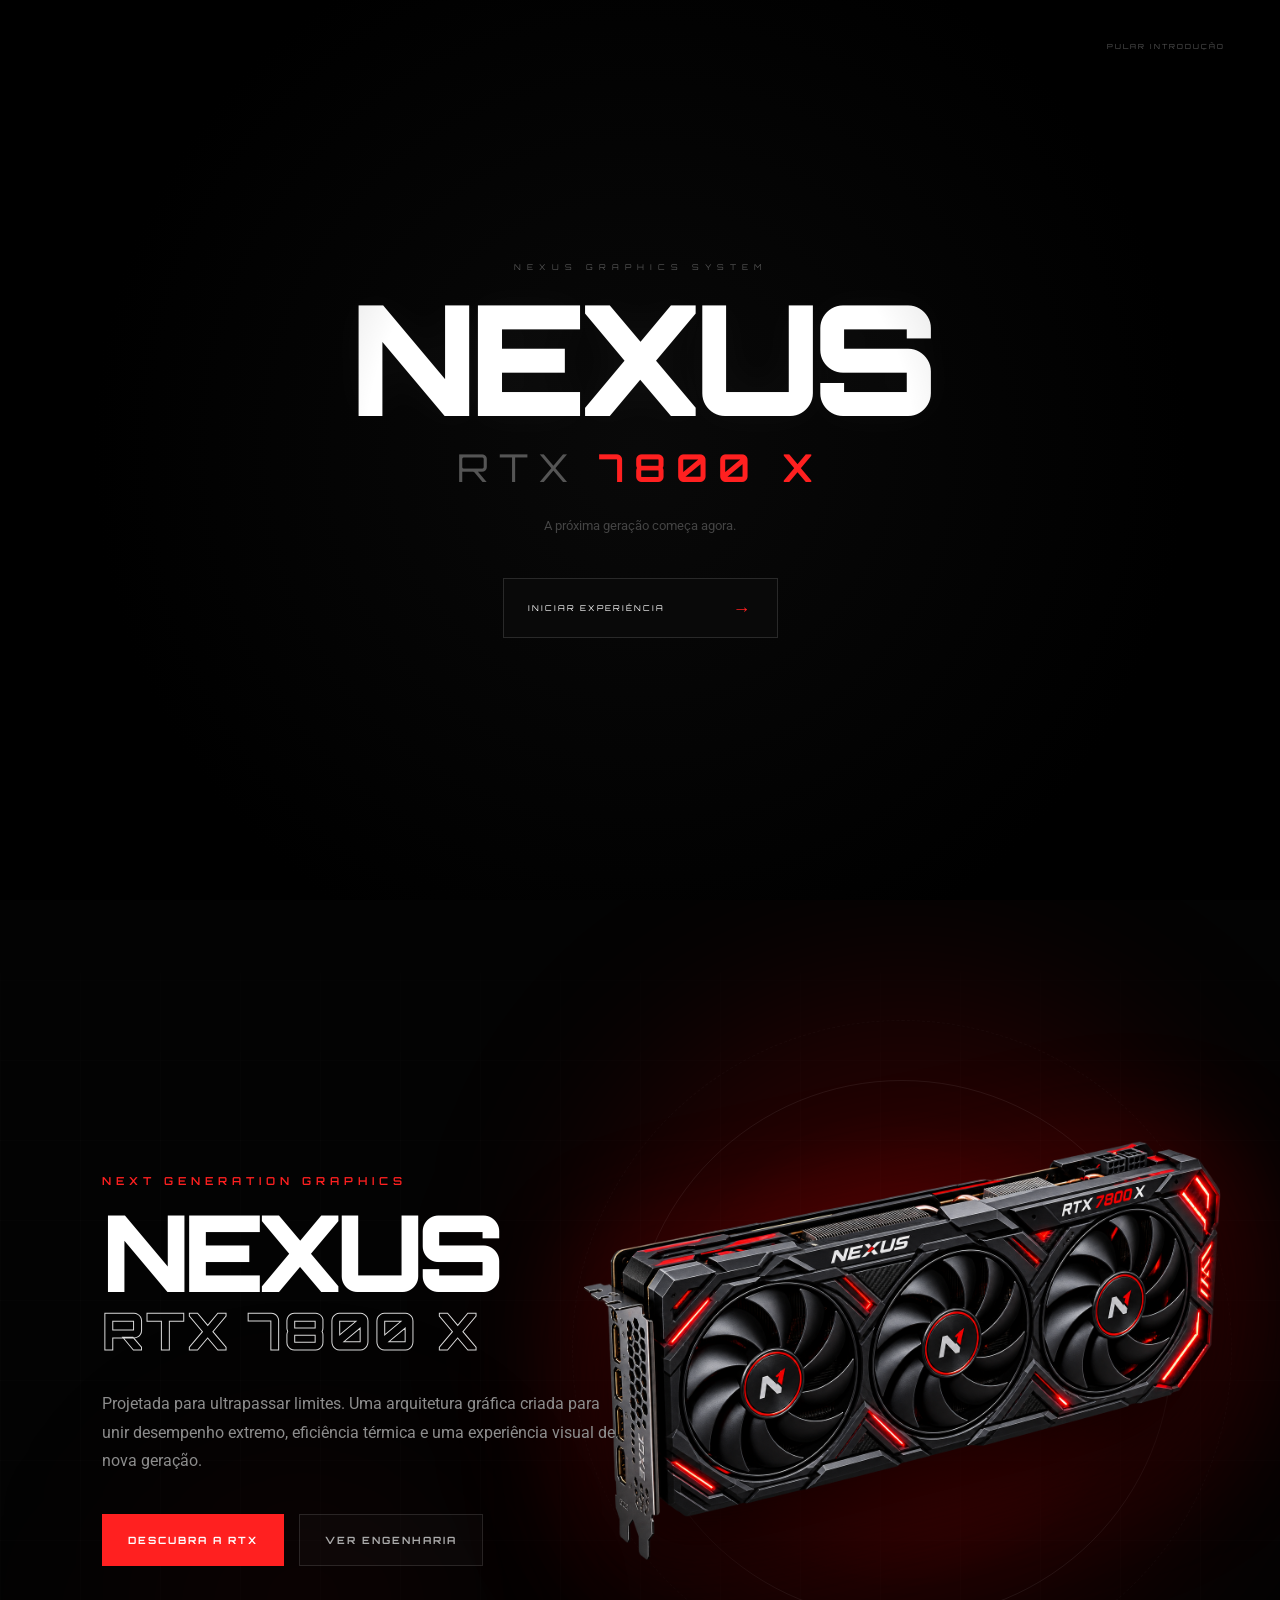
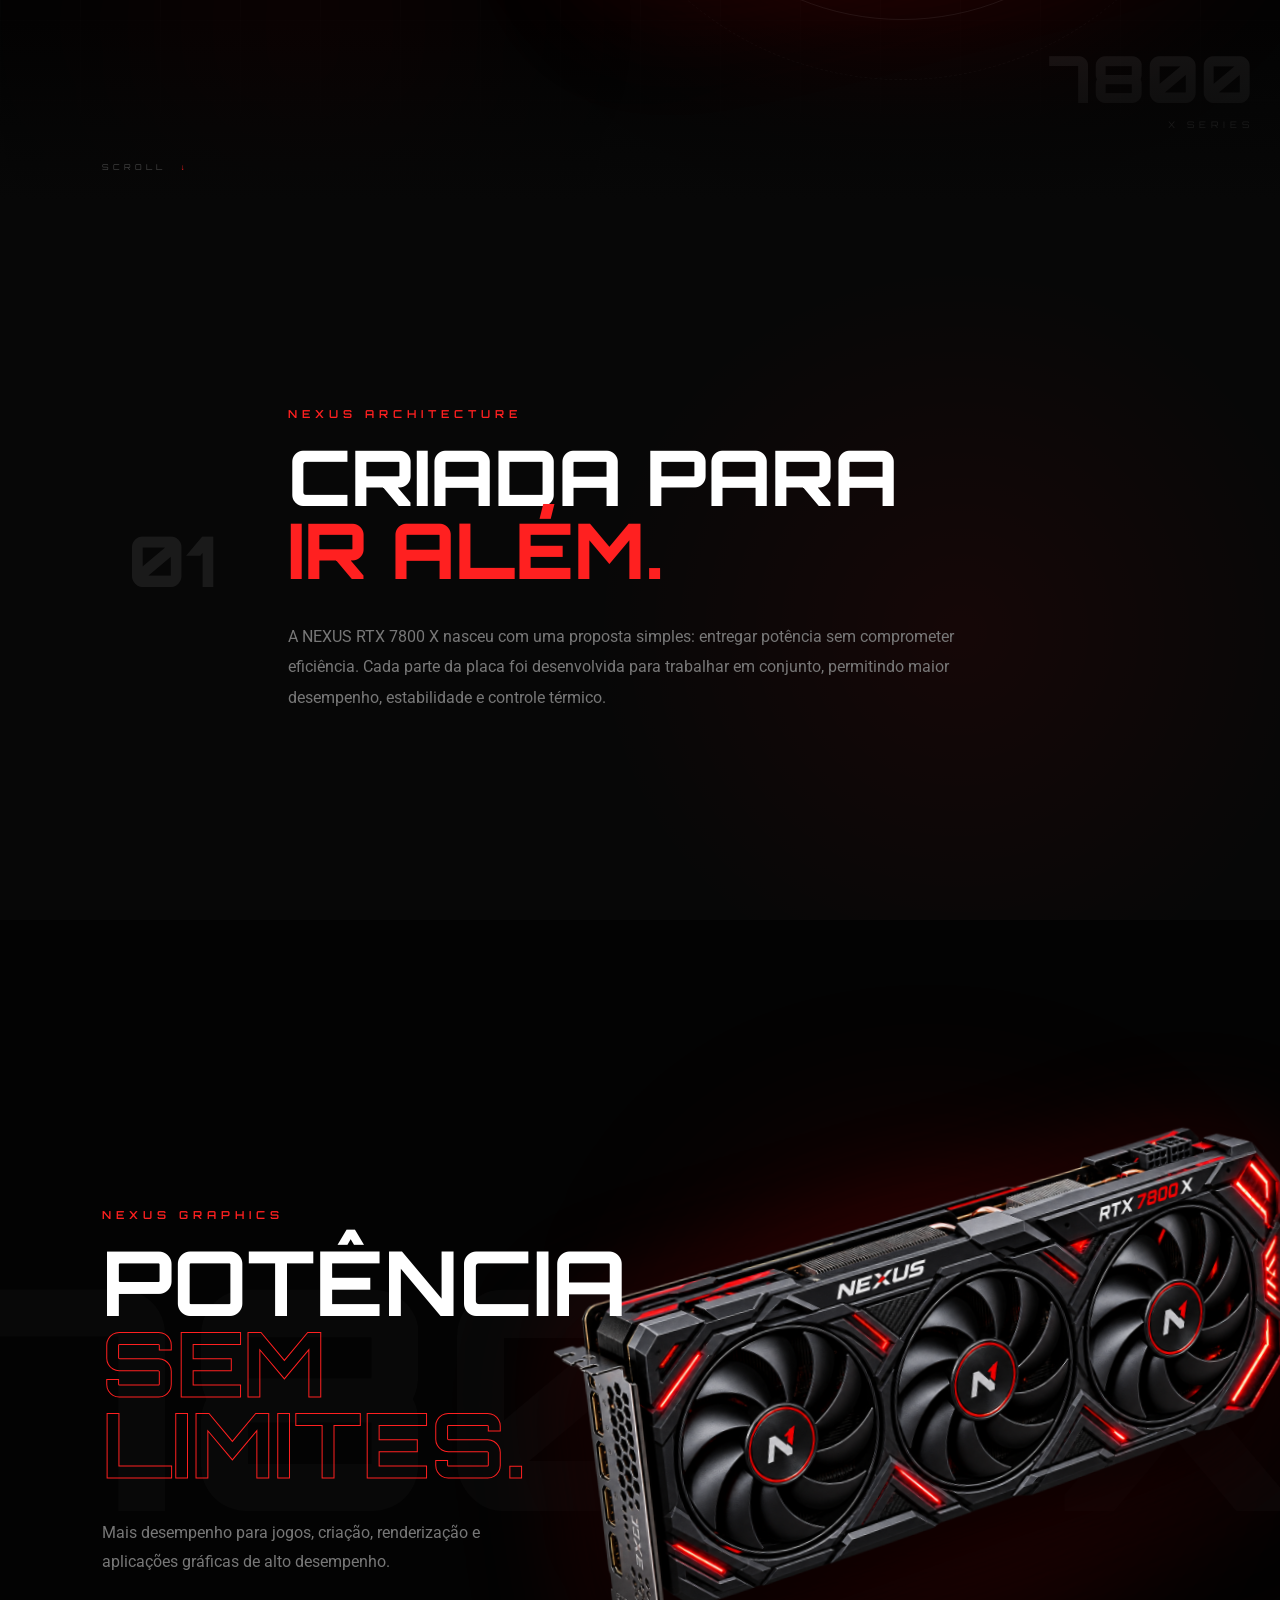
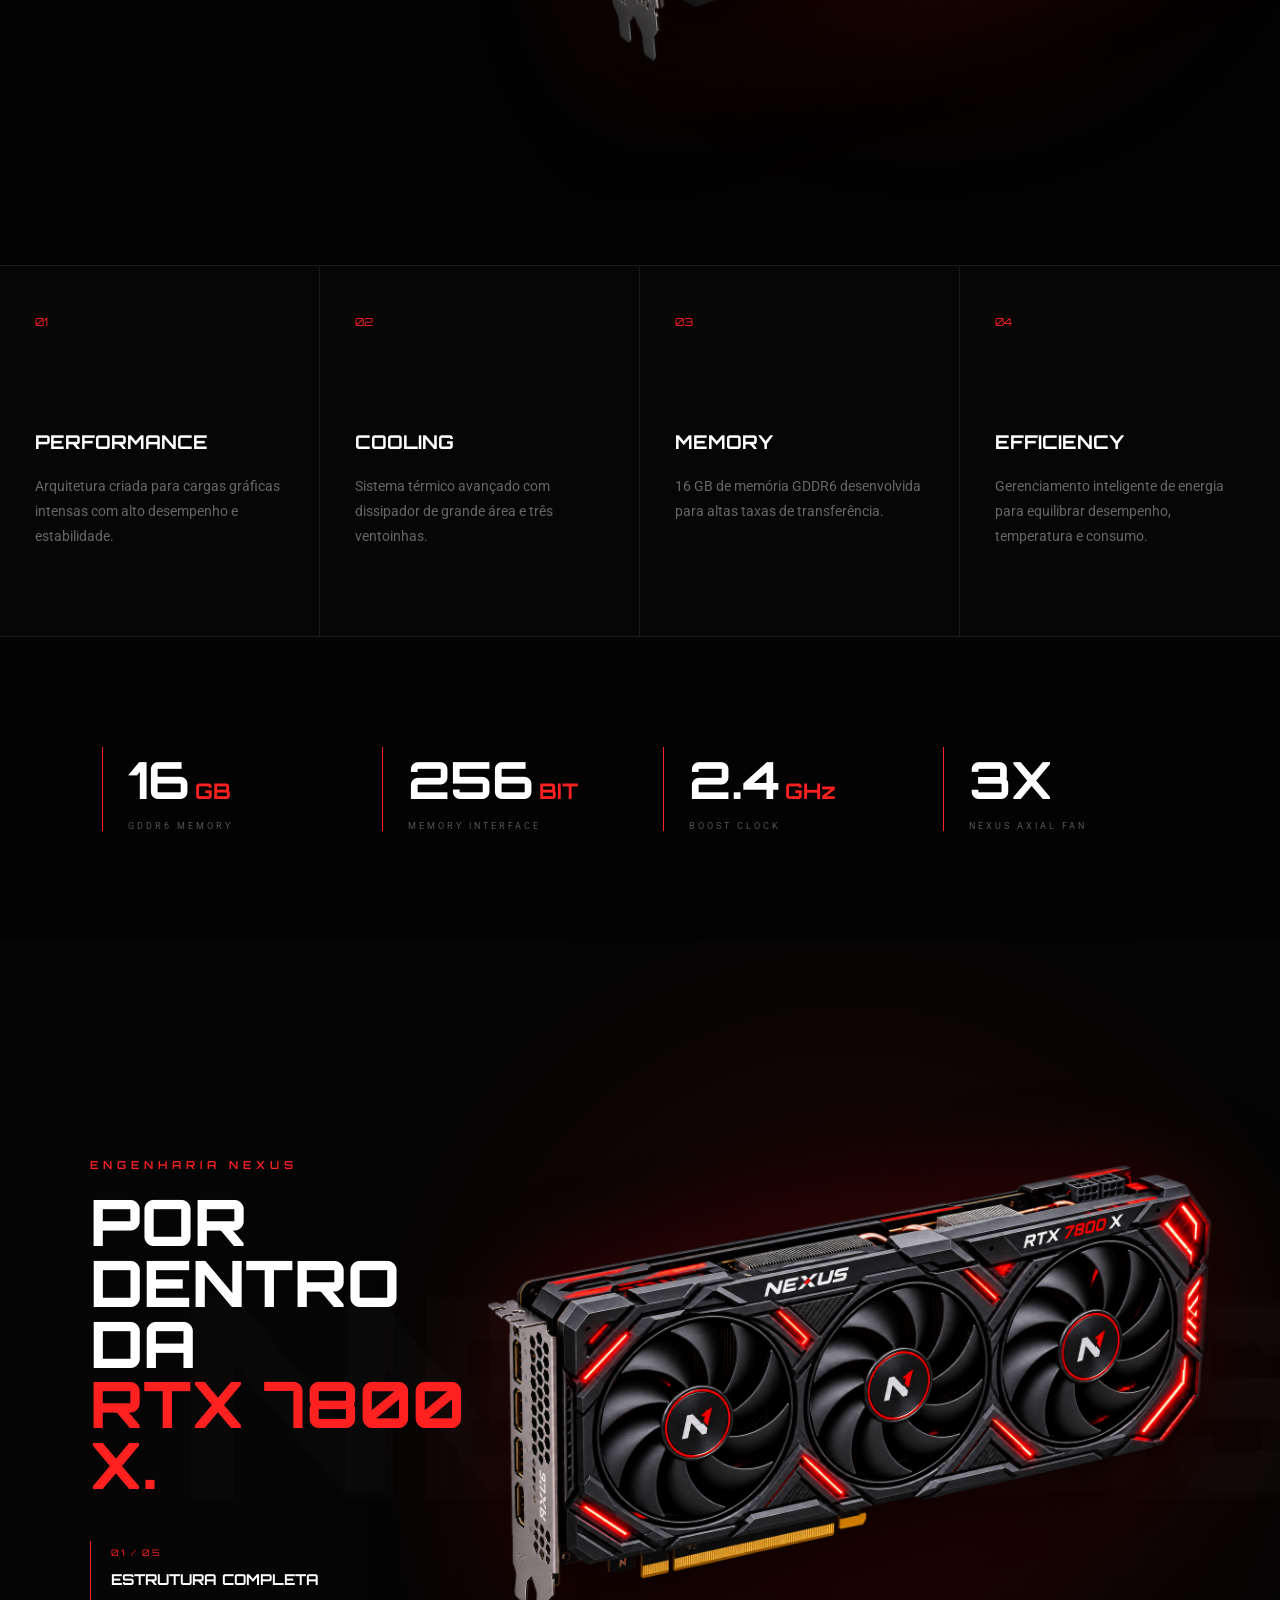
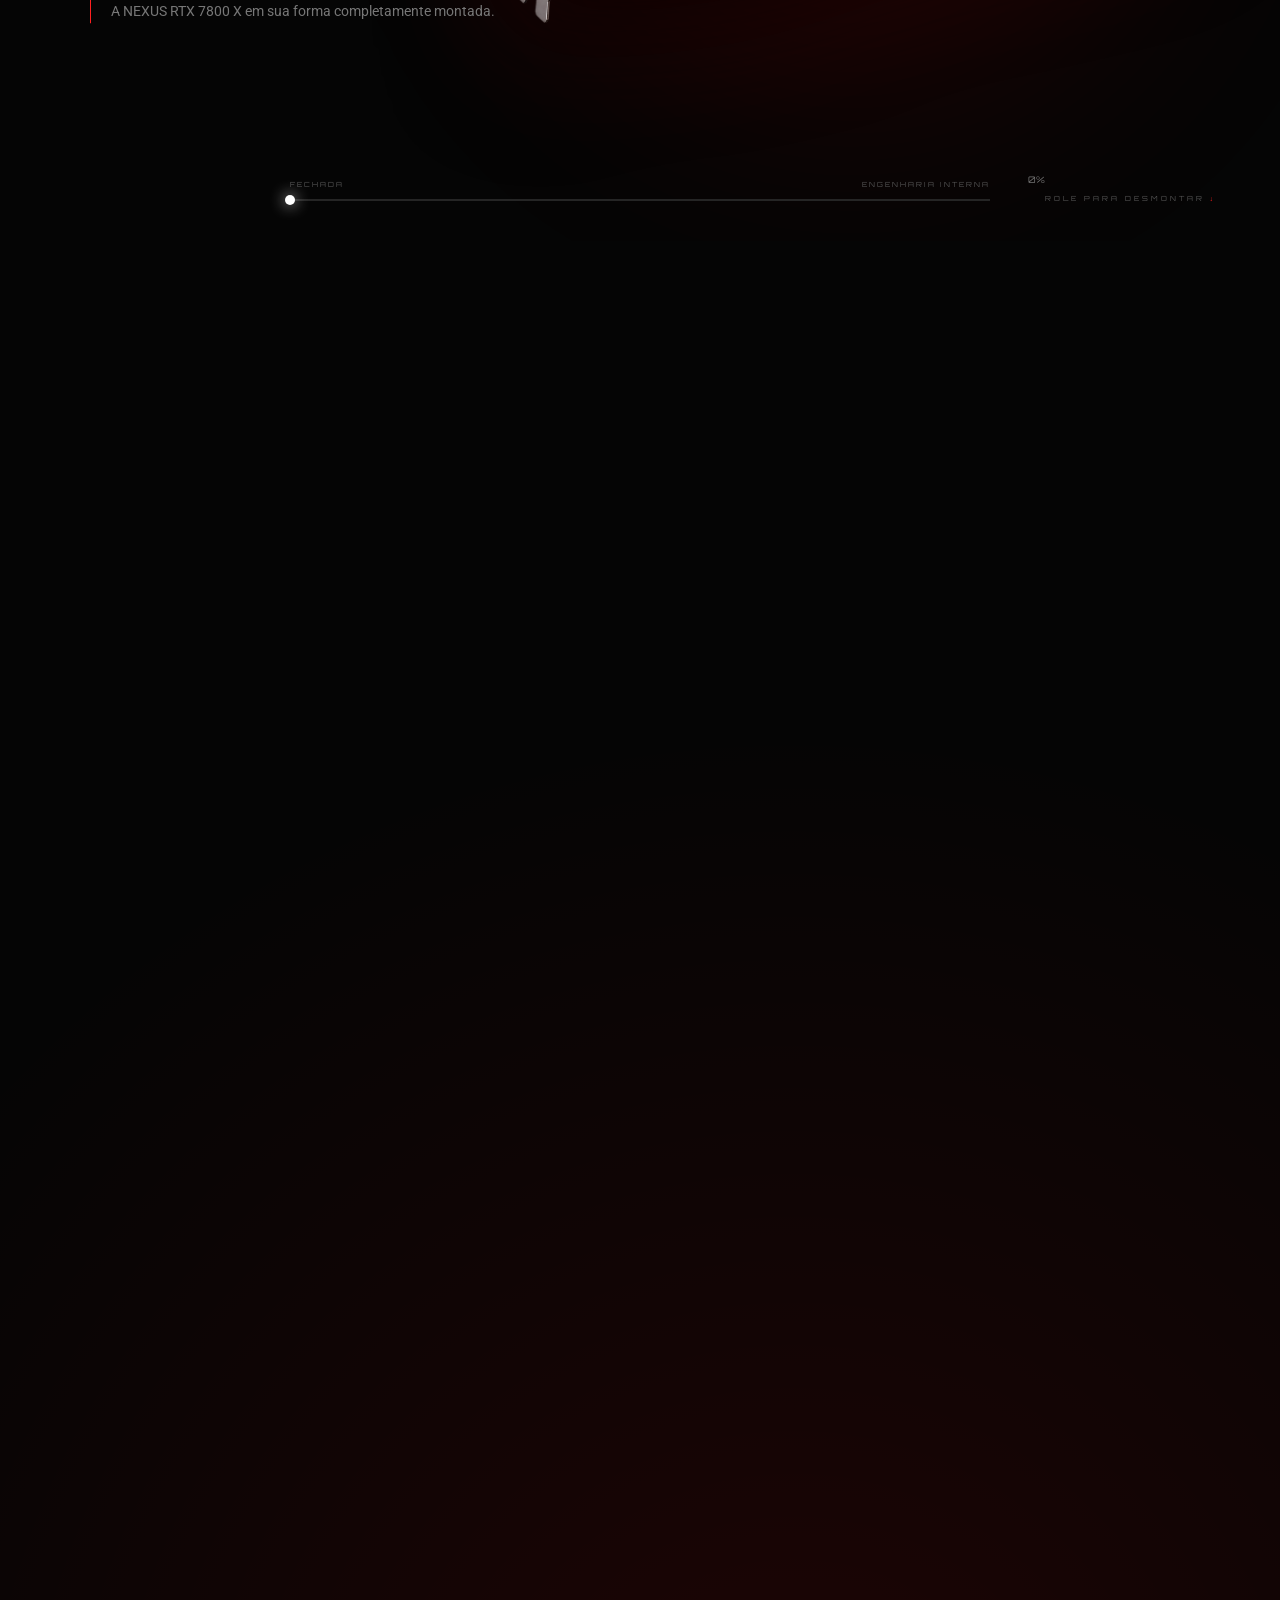
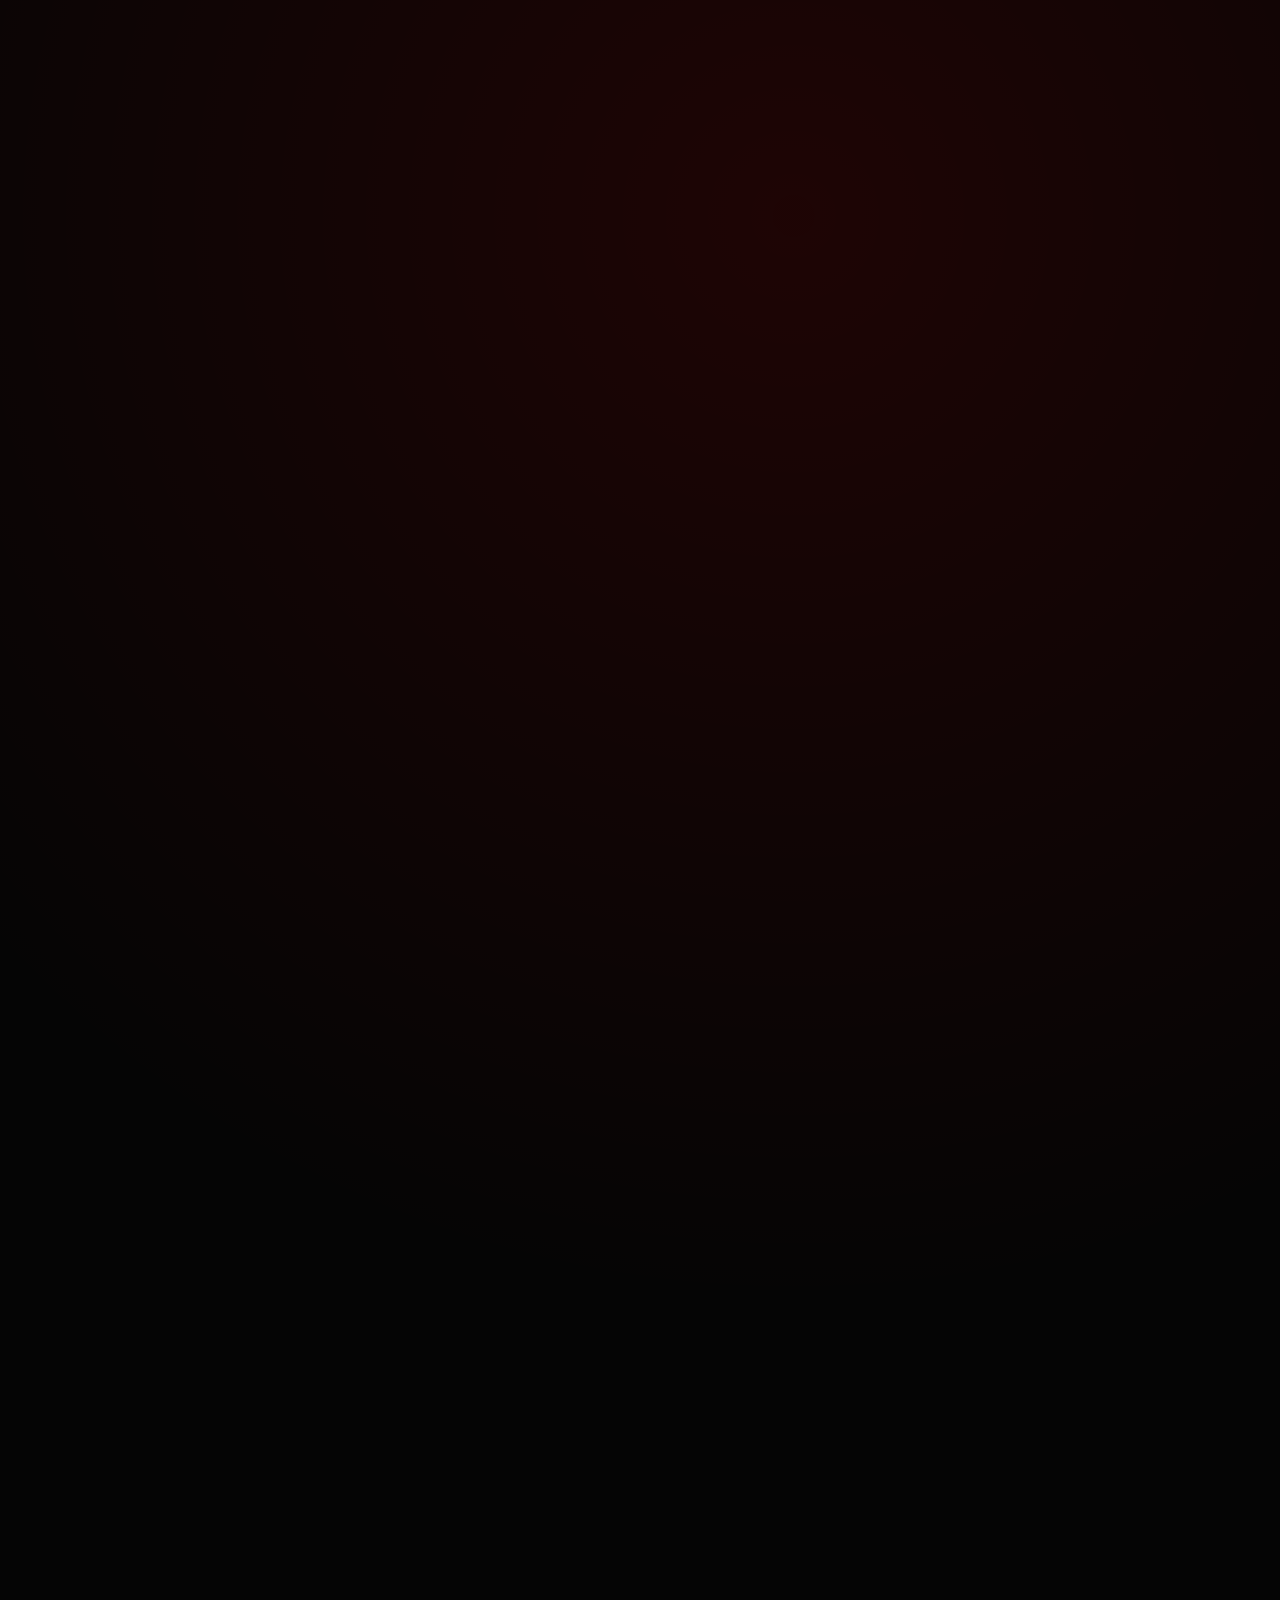
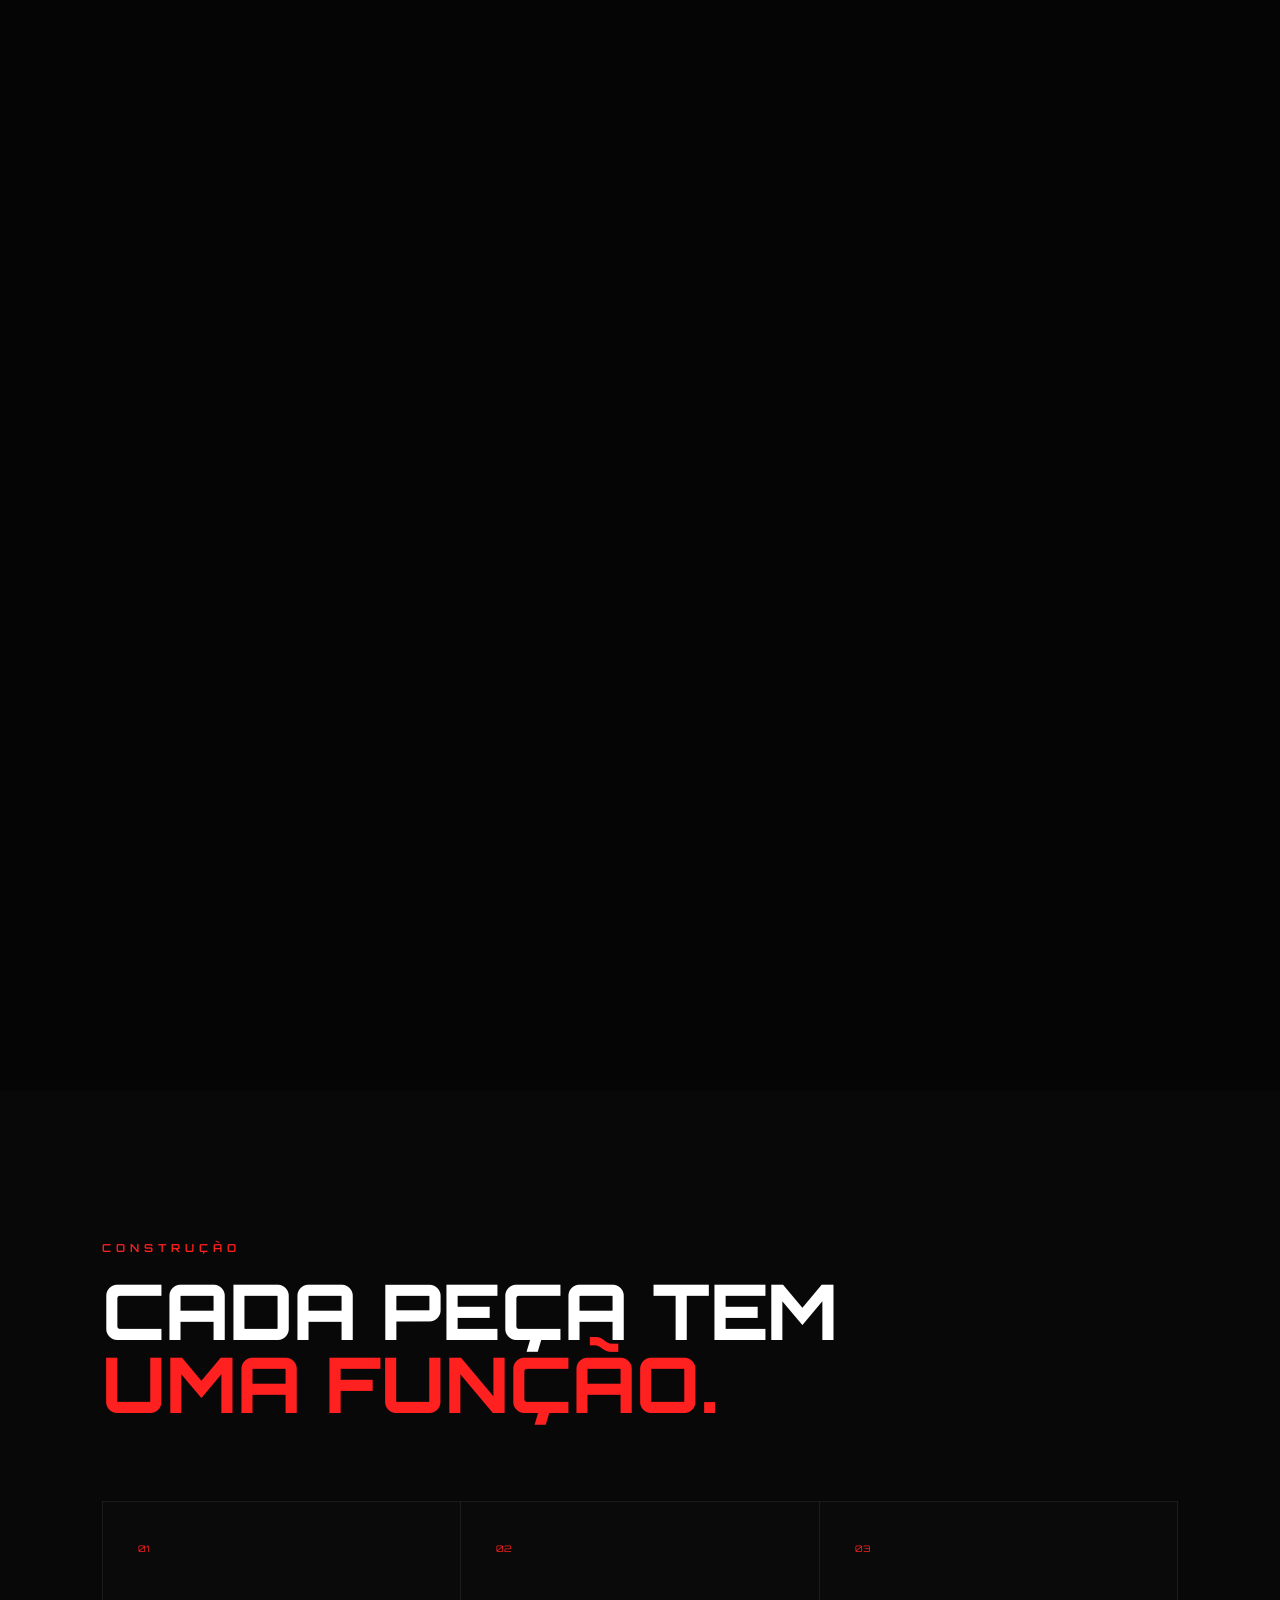
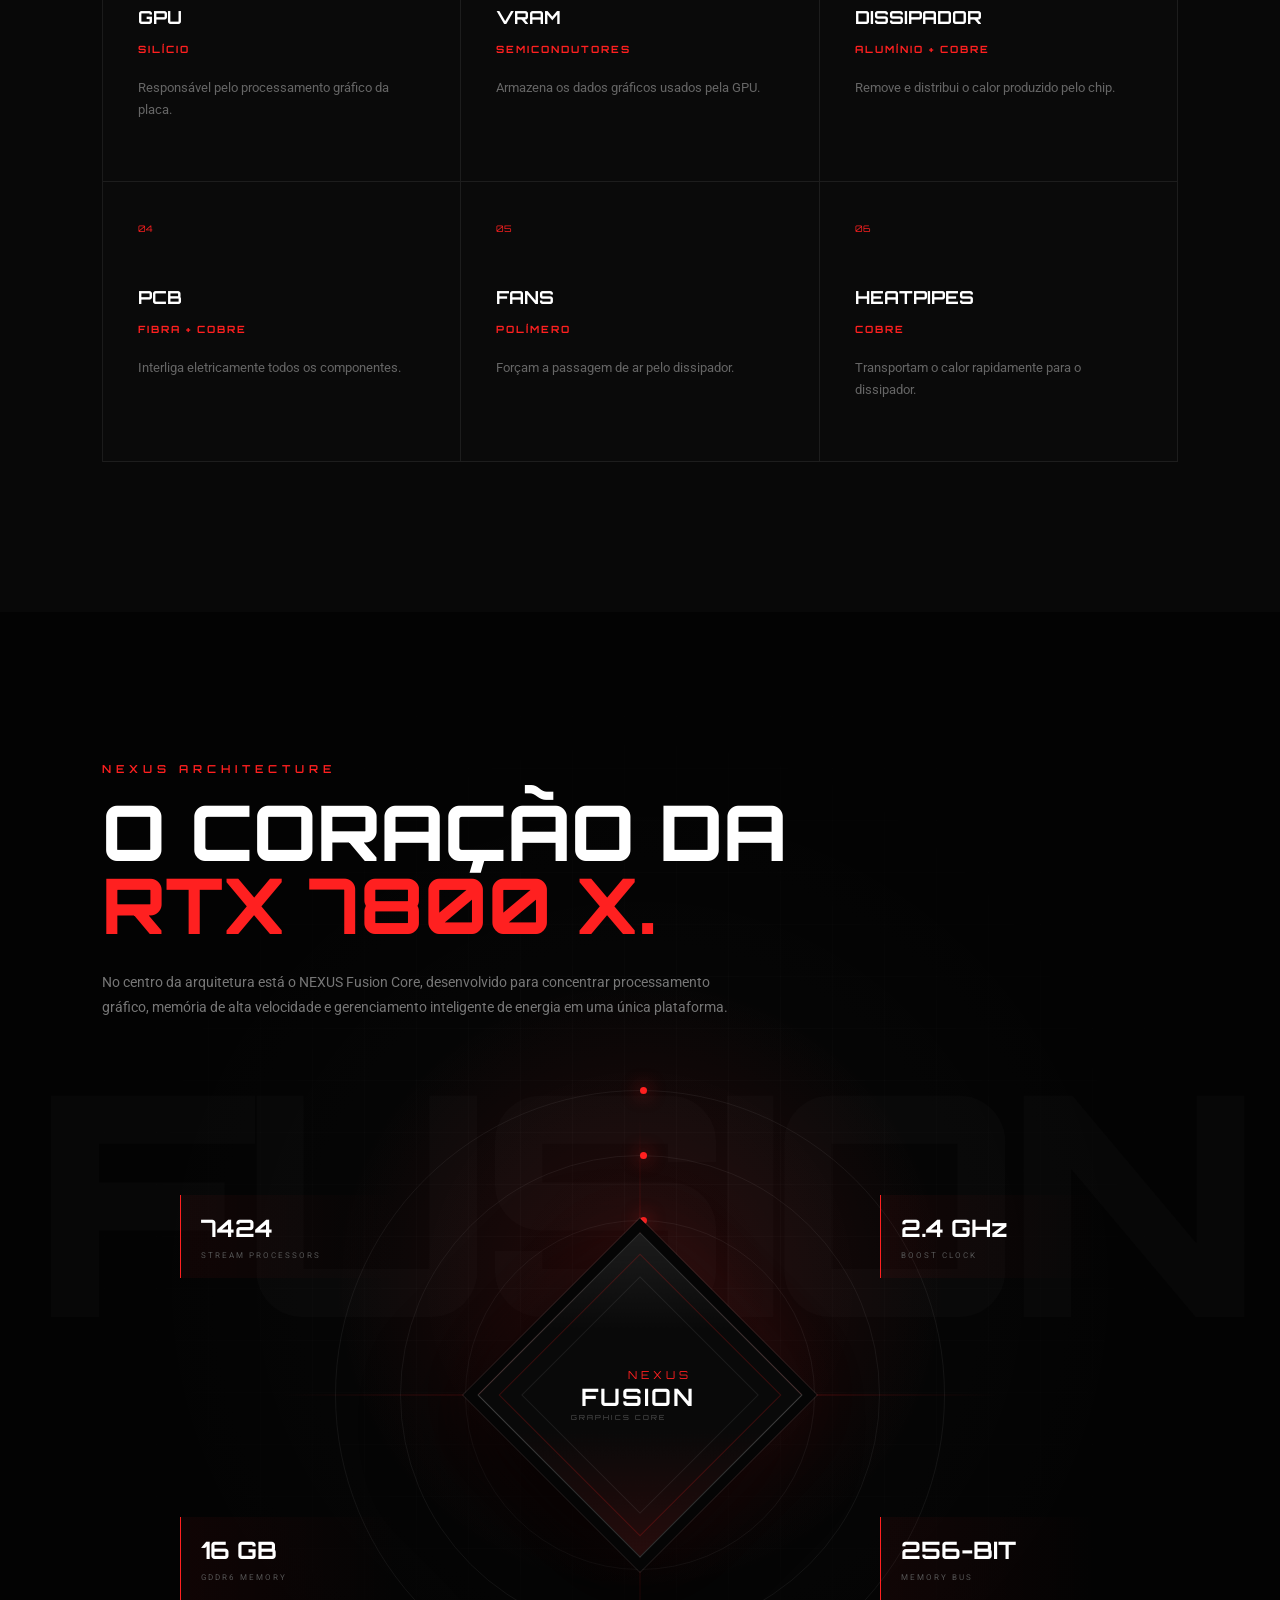
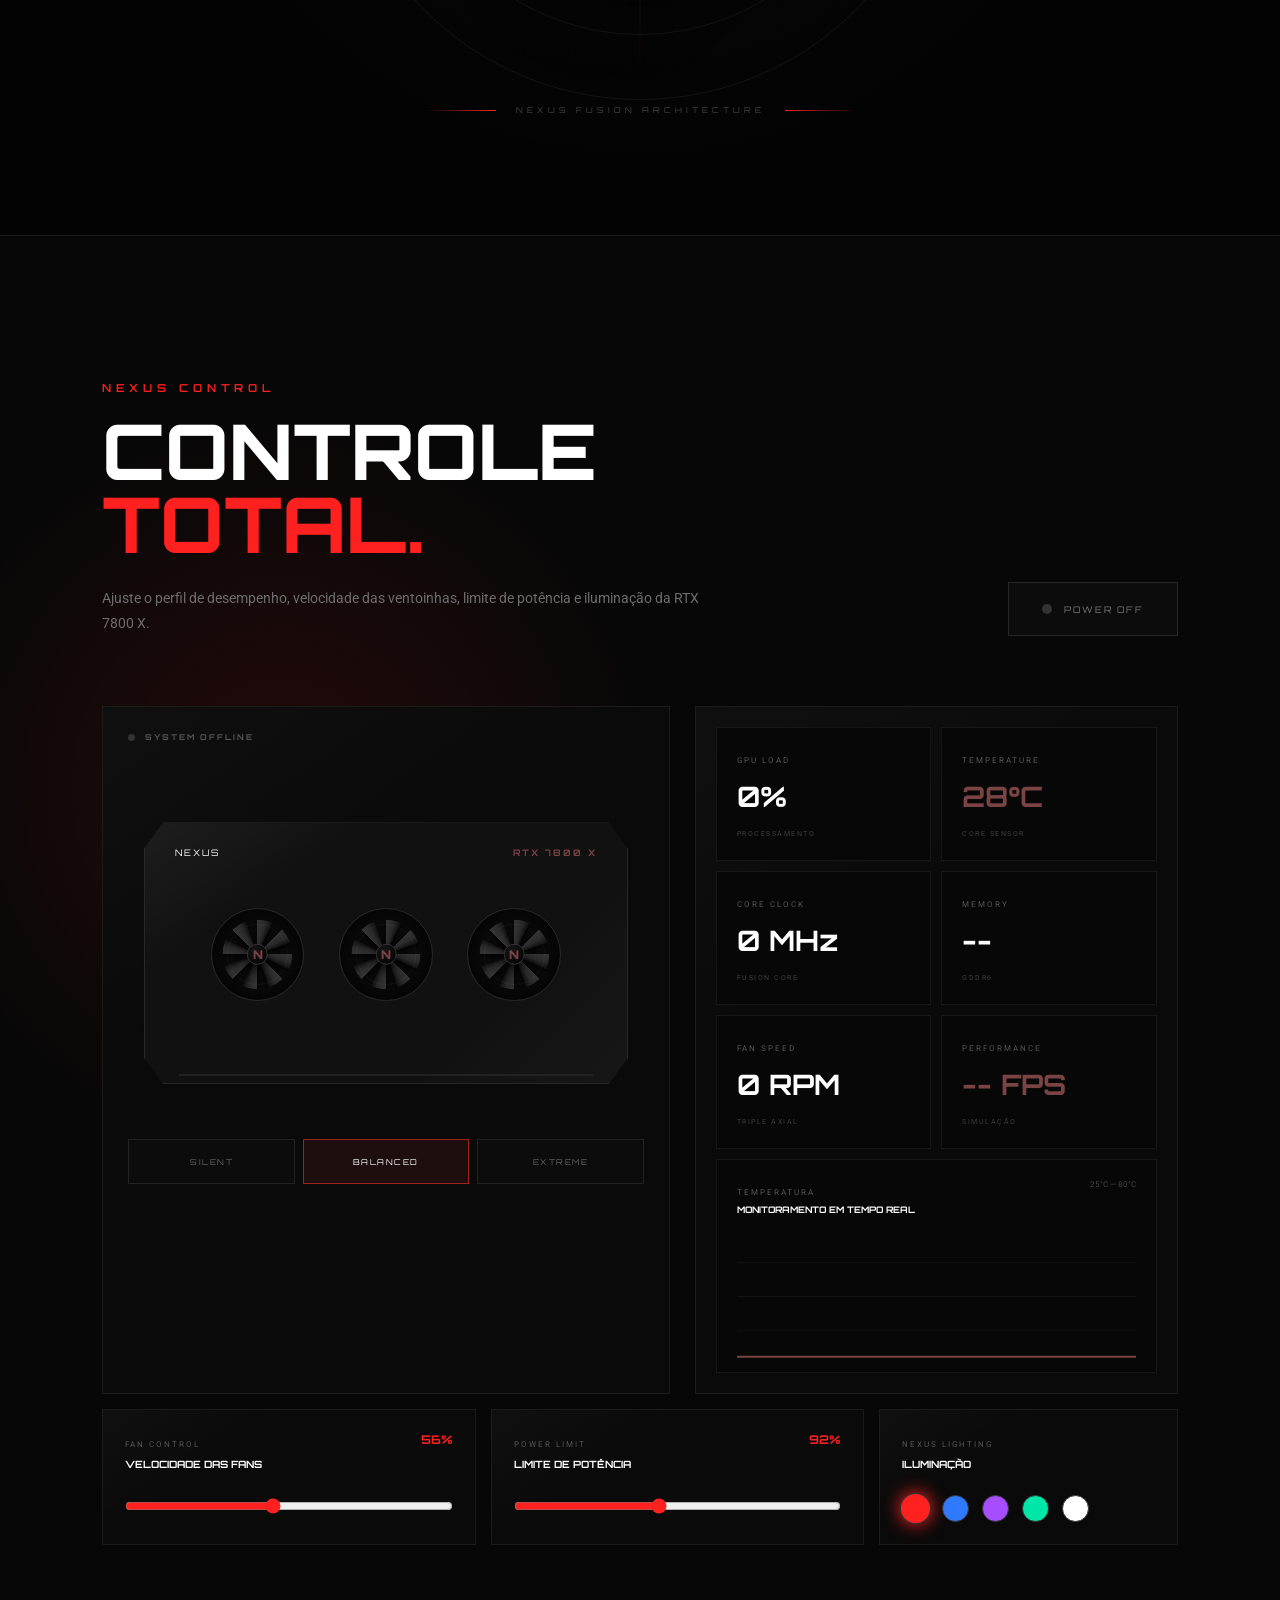
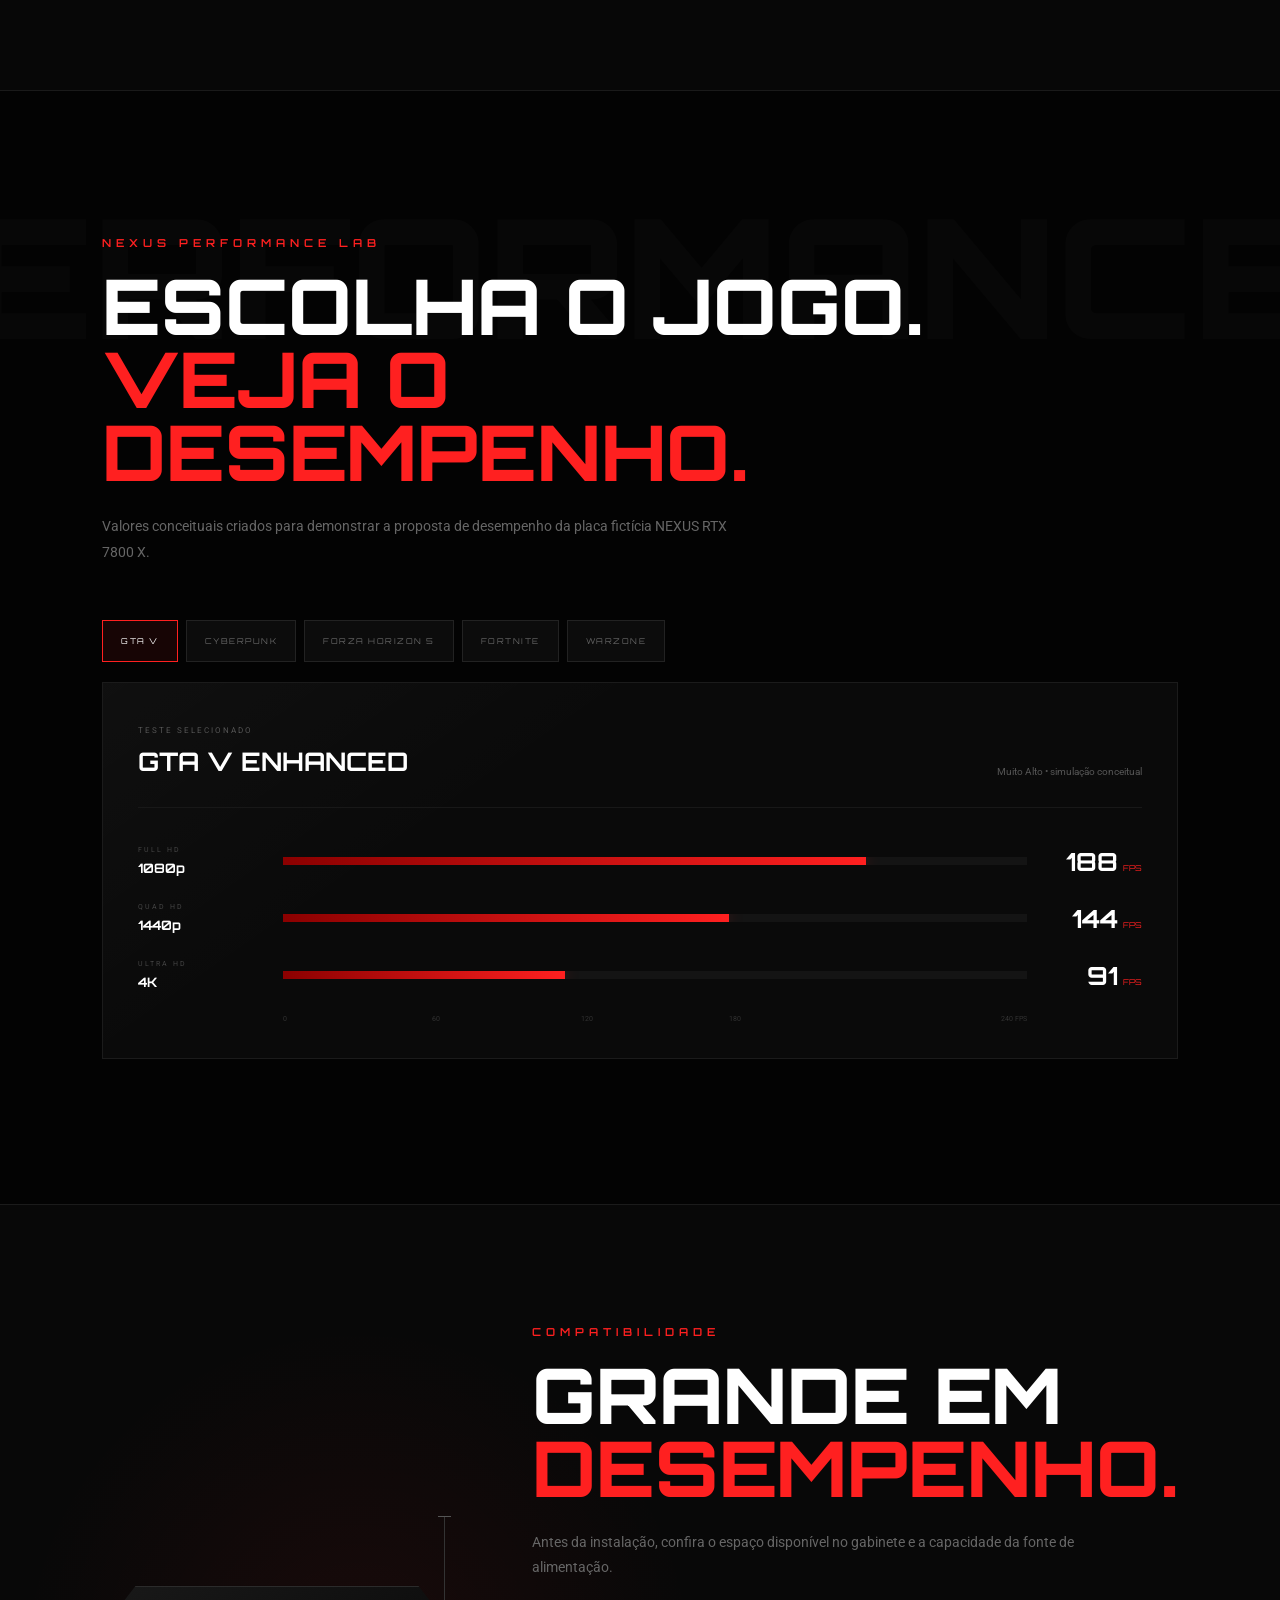
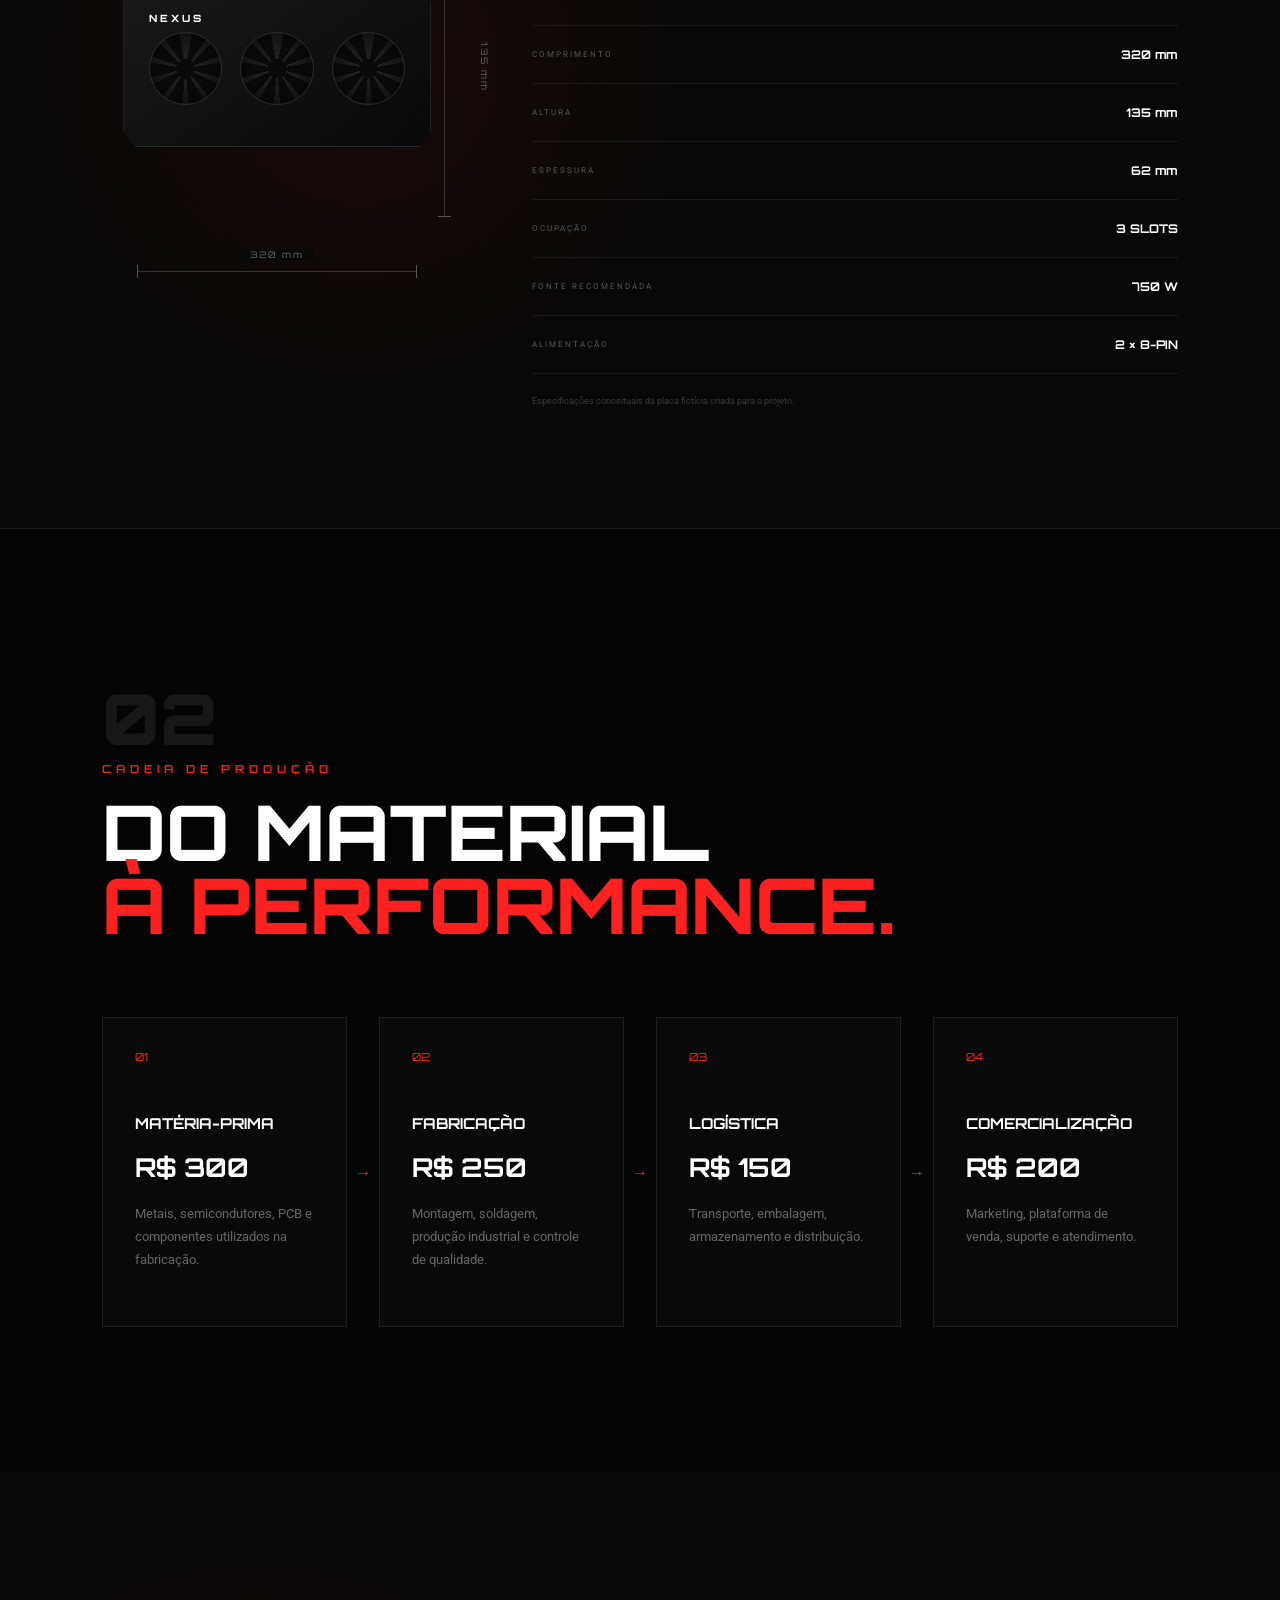
==== index.html @ 002bd92c "upload de arquivos" ====
<!DOCTYPE html>
<html lang="pt-BR">

<head>

    <meta charset="UTF-8">

    <meta
        name="viewport"
        content="width=device-width, initial-scale=1.0"
    >

    <title>
        NEXUS RTX 7800 X | Beyond Performance
    </title>

    <meta
        name="description"
        content="NEXUS RTX 7800 X - desempenho, engenharia e tecnologia de próxima geração."
    >

    <!-- GOOGLE FONTS -->

    <link
        rel="preconnect"
        href="https://fonts.googleapis.com"
    >

    <link
        rel="preconnect"
        href="https://fonts.gstatic.com"
        crossorigin
    >

    <link
        href="https://fonts.googleapis.com/css2?family=Orbitron:wght@400;500;600;700;800;900&family=Roboto:wght@300;400;500;700&display=swap"
        rel="stylesheet"
    >

    <!-- CSS -->

    <link
        rel="stylesheet"
        href="style.css"
    >

</head>

<!-- =====================================================
     NEXUS CINEMATIC INTRO
====================================================== -->

<section
    class="nexus-cinematic-intro"
    id="nexusCinematicIntro"
>

    <!-- FUNDO -->
    <div class="nexus-cinema-background">

        <div class="nexus-cinema-grid"></div>

        <div class="nexus-cinema-glow"></div>

        <div class="nexus-cinema-particles"></div>

    </div>


    <!-- BOTÃO PULAR -->
    <button
        class="nexus-intro-skip"
        id="nexusSkipIntro"
        type="button"
    >
        PULAR INTRODUÇÃO
    </button>


    <!-- =============================================
         TELA INICIAL
    ============================================== -->

    <div
        class="nexus-intro-start"
        id="nexusIntroStart"
    >

        <div class="nexus-intro-start-content">

            <span class="nexus-intro-small">
                NEXUS GRAPHICS SYSTEM
            </span>


            <h1>
                NEXUS
            </h1>


            <h2>
                RTX
                <strong>7800 X</strong>
            </h2>


            <p>
                A próxima geração começa agora.
            </p>


            <button
                class="nexus-start-button"
                id="nexusStartExperience"
                type="button"
            >

                <span>
                    INICIAR EXPERIÊNCIA
                </span>

                <i>
                    →
                </i>

            </button>

        </div>

    </div>



    <!-- =============================================
         ANIMAÇÃO
    ============================================== -->

    <div class="nexus-intro-movie">


        <!-- TEXTO DE SISTEMA -->

        <div class="nexus-cinema-system">

            <span class="nexus-system-title">
                NEXUS SYSTEM
            </span>


            <div
                class="nexus-system-line nexus-system-line-1"
            >
                <i></i>

                INITIALIZING GRAPHICS CORE
            </div>


            <div
                class="nexus-system-line nexus-system-line-2"
            >
                <i></i>

                MEMORY LINK: 16 GB GDDR6
            </div>


            <div
                class="nexus-system-line nexus-system-line-3"
            >
                <i></i>

                FUSION CORE ONLINE
            </div>

        </div>



        <!-- TEXTO GIGANTE -->

        <div class="nexus-cinema-background-text">
            NEXUS
        </div>



        <!-- CÍRCULOS -->

        <div class="nexus-cinema-ring ring-cinema-1"></div>

        <div class="nexus-cinema-ring ring-cinema-2"></div>

        <div class="nexus-cinema-ring ring-cinema-3"></div>



        <!-- LUZ ATRÁS DA GPU -->

        <div class="nexus-cinematic-gpu-light"></div>



        <!-- GPU -->

        <div class="nexus-cinematic-gpu">

            <img
                src="gpu-01.png"
                alt="NEXUS RTX 7800 X"
                draggable="false"
            >

        </div>



        <!-- SCANNER -->

        <div class="nexus-cinematic-scanner"></div>



        <!-- ESPECIFICAÇÕES -->

        <div class="nexus-cinematic-specs">

            <div class="nexus-cinema-spec cinema-spec-1">

                <span>
                    ARCHITECTURE
                </span>

                <strong>
                    FUSION CORE
                </strong>

            </div>


            <div class="nexus-cinema-spec cinema-spec-2">

                <span>
                    MEMORY
                </span>

                <strong>
                    16 GB GDDR6
                </strong>

            </div>


            <div class="nexus-cinema-spec cinema-spec-3">

                <span>
                    BOOST CLOCK
                </span>

                <strong>
                    2.4 GHz
                </strong>

            </div>

        </div>



        <!-- TÍTULO FINAL -->

        <div class="nexus-cinematic-final">

            <span>
                NEXUS
            </span>

            <h2>
                RTX 7800
                <strong>X</strong>
            </h2>

            <div class="nexus-system-ready">

                <i></i>

                SYSTEM READY

            </div>

        </div>

    </div>



    <!-- =============================================
         FINAL DA INTRO
    ============================================== -->

    <div class="nexus-intro-scroll">

        <span>
            EXPLORE A NEXUS RTX 7800 X
        </span>

        <div class="nexus-scroll-mouse">

            <i></i>

        </div>

        <small>
            ROLAR PARA CONTINUAR
        </small>

    </div>

</section>


<body>


    <!-- =====================================================
         HEADER
    ====================================================== -->

    <header id="header">

        <a
            href="#inicio"
            class="logo"
        >
            NEXUS
            <span>RTX</span>
        </a>


        <nav>

            <a href="#inicio">
                Início
            </a>

            <a href="#produto">
                Tecnologia
            </a>

            <a href="#componentes">
                Engenharia
            </a>

            <a href="#producao">
                Produção
            </a>

            <a href="#lucro">
                Viabilidade
            </a>

            <a href="#fps">
                FPS
            </a>

            <a href="#especificacoes">
                Specs
            </a>

        </nav>


        <button
            class="menu-btn"
            aria-label="Abrir menu"
        >
            ☰
        </button>

    </header>



    <!-- =====================================================
         HERO
    ====================================================== -->

    <section
        class="hero"
        id="inicio"
    >

        <div class="hero-background">

            <div class="grid"></div>

            <div class="hero-glow hero-glow-one"></div>

            <div class="hero-glow hero-glow-two"></div>

        </div>


        <div class="hero-content">

            <p class="mini-title">
                NEXT GENERATION GRAPHICS
            </p>


            <h1>

                NEXUS

                <span>
                    RTX 7800 X
                </span>

            </h1>


            <p class="hero-description">

                Projetada para ultrapassar limites.

                Uma arquitetura gráfica criada para unir
                desempenho extremo, eficiência térmica
                e uma experiência visual de nova geração.

            </p>


            <div class="hero-buttons">

                <a
                    href="#produto"
                    class="btn primary"
                >
                    DESCUBRA A RTX
                </a>


                <a
                    href="#componentes"
                    class="btn secondary"
                >
                    VER ENGENHARIA
                </a>

            </div>

        </div>



        <!-- PLACA PRINCIPAL -->

        <div class="hero-product">

            <div class="red-circle"></div>

            <div class="product-ring ring-one"></div>

            <div class="product-ring ring-two"></div>


            <img
                src="image.png"
                alt="NEXUS RTX 7800 X"
            >

        </div>



        <div class="hero-side-text">

            <span>
                7800
            </span>

            <small>
                X SERIES
            </small>

        </div>


        <div class="scroll">

            SCROLL

            <span>↓</span>

        </div>

    </section>



    <!-- =====================================================
         INTRODUÇÃO
    ====================================================== -->

    <section
        class="intro"
        id="produto"
    >

        <div class="section-number">
            01
        </div>


        <div class="intro-text">

            <p class="red-title">
                NEXUS ARCHITECTURE
            </p>


            <h2>

                CRIADA PARA

                <span>
                    IR ALÉM.
                </span>

            </h2>


            <p>

                A NEXUS RTX 7800 X nasceu com uma proposta
                simples: entregar potência sem comprometer
                eficiência.

                Cada parte da placa foi desenvolvida para
                trabalhar em conjunto, permitindo maior
                desempenho, estabilidade e controle térmico.

            </p>

        </div>

    </section>



    <!-- =====================================================
         SHOWCASE
    ====================================================== -->

    <section class="showcase">

        <div class="showcase-bg">
            7800 X
        </div>


        <div class="showcase-content">

            <p class="red-title">
                NEXUS GRAPHICS
            </p>


            <h2>

                POTÊNCIA

                <span>
                    SEM LIMITES.
                </span>

            </h2>


            <p>

                Mais desempenho para jogos,
                criação, renderização e aplicações
                gráficas de alto desempenho.

            </p>

        </div>


        <div class="showcase-image">

            <div class="showcase-glow"></div>


            <img
                src="image.png"
                alt="NEXUS RTX 7800 X"
            >

        </div>

    </section>



    <!-- =====================================================
         FEATURES
    ====================================================== -->

    <section class="features">

        <article class="feature">

            <span>01</span>

            <h3>
                PERFORMANCE
            </h3>

            <p>
                Arquitetura criada para cargas
                gráficas intensas com alto desempenho
                e estabilidade.
            </p>

        </article>


        <article class="feature">

            <span>02</span>

            <h3>
                COOLING
            </h3>

            <p>
                Sistema térmico avançado com
                dissipador de grande área e
                três ventoinhas.
            </p>

        </article>


        <article class="feature">

            <span>03</span>

            <h3>
                MEMORY
            </h3>

            <p>
                16 GB de memória GDDR6
                desenvolvida para altas taxas
                de transferência.
            </p>

        </article>


        <article class="feature">

            <span>04</span>

            <h3>
                EFFICIENCY
            </h3>

            <p>
                Gerenciamento inteligente de energia
                para equilibrar desempenho,
                temperatura e consumo.
            </p>

        </article>

    </section>



    <!-- =====================================================
         NÚMEROS
    ====================================================== -->

    <section class="numbers">

        <div class="number">

            <strong>

                16

                <span>
                    GB
                </span>

            </strong>

            <p>
                GDDR6 MEMORY
            </p>

        </div>


        <div class="number">

            <strong>

                256

                <span>
                    BIT
                </span>

            </strong>

            <p>
                MEMORY INTERFACE
            </p>

        </div>


        <div class="number">

            <strong>

                2.4

                <span>
                    GHz
                </span>

            </strong>

            <p>
                BOOST CLOCK
            </p>

        </div>


        <div class="number">

            <strong>
                3X
            </strong>

            <p>
                NEXUS AXIAL FAN
            </p>

        </div>

    </section>

    <!-- =====================================================
         GPU DESMONTANDO NO SCROLL
    ====================================================== -->

    <section
        class="gpu-scroll-section"
        id="componentes"
    >

        <div class="gpu-sticky">

            <div class="gpu-scroll-info">

                <p class="red-title">
                    ENGENHARIA NEXUS
                </p>

                <h2>
                    POR DENTRO DA
                    <span>RTX 7800 X.</span>
                </h2>

                <div class="gpu-stage">

                    <span id="gpuStageNumber">
                        01 / 05
                    </span>

                    <h3 id="gpuStageTitle">
                        ESTRUTURA COMPLETA
                    </h3>

                    <p id="gpuStageDescription">
                        A NEXUS RTX 7800 X em sua forma completamente montada.
                    </p>

                </div>

            </div>

            <div class="gpu-scroll-visual">

                <div class="gpu-scroll-glow"></div>

                <div class="gpu-big-text">
                    NEXUS
                </div>

                <img
                    id="gpuScrollImage"
                    src="gpu-01.png"
                    alt="NEXUS RTX 7800 X sendo desmontada"
                    draggable="false"
                >

            </div>

            <div class="gpu-scroll-progress">

                <div class="gpu-progress-labels">
                    <span>FECHADA</span>
                    <span>ENGENHARIA INTERNA</span>
                </div>

                <div class="gpu-progress-track">

                    <div
                        class="gpu-progress-fill"
                        id="gpuProgressFill"
                    ></div>

                    <div
                        class="gpu-progress-point"
                        id="gpuProgressPoint"
                    ></div>

                </div>

                <span
                    class="gpu-progress-number"
                    id="gpuProgressText"
                >
                    0%
                </span>

            </div>

            <div class="gpu-scroll-hint">
                ROLE PARA DESMONTAR
                <span>↓</span>
            </div>

        </div>

    </section>

    <!-- =====================================================
         MATERIAIS E COMPONENTES
    ====================================================== -->

    <section class="materials">

        <div class="materials-header">

            <p class="red-title">
                CONSTRUÇÃO
            </p>

            <h2>
                CADA PEÇA TEM
                <span>UMA FUNÇÃO.</span>
            </h2>

        </div>

        <div class="materials-grid">

            <article class="material-card">
                <span>01</span>
                <h3>GPU</h3>
                <strong>SILÍCIO</strong>
                <p>Responsável pelo processamento gráfico da placa.</p>
            </article>

            <article class="material-card">
                <span>02</span>
                <h3>VRAM</h3>
                <strong>SEMICONDUTORES</strong>
                <p>Armazena os dados gráficos usados pela GPU.</p>
            </article>

            <article class="material-card">
                <span>03</span>
                <h3>DISSIPADOR</h3>
                <strong>ALUMÍNIO + COBRE</strong>
                <p>Remove e distribui o calor produzido pelo chip.</p>
            </article>

            <article class="material-card">
                <span>04</span>
                <h3>PCB</h3>
                <strong>FIBRA + COBRE</strong>
                <p>Interliga eletricamente todos os componentes.</p>
            </article>

            <article class="material-card">
                <span>05</span>
                <h3>FANS</h3>
                <strong>POLÍMERO</strong>
                <p>Forçam a passagem de ar pelo dissipador.</p>
            </article>

            <article class="material-card">
                <span>06</span>
                <h3>HEATPIPES</h3>
                <strong>COBRE</strong>
                <p>Transportam o calor rapidamente para o dissipador.</p>
            </article>

        </div>

    </section>






    <!-- =====================================================
     NEXUS FUSION CORE
     COLE ESTE BLOCO ANTES DA SEÇÃO PRODUÇÃO
====================================================== -->

<section class="nx-fusion" id="nexusFusion">

    <div class="nx-fusion-bg">FUSION</div>

    <div class="nx-fusion-header">
        <p class="red-title">NEXUS ARCHITECTURE</p>

        <h2>
            O CORAÇÃO DA
            <span>RTX 7800 X.</span>
        </h2>

        <p>
            No centro da arquitetura está o NEXUS Fusion Core,
            desenvolvido para concentrar processamento gráfico,
            memória de alta velocidade e gerenciamento inteligente
            de energia em uma única plataforma.
        </p>
    </div>

    <div class="nx-fusion-stage">

        <div class="nx-core-orbit nx-core-orbit-one"></div>
        <div class="nx-core-orbit nx-core-orbit-two"></div>
        <div class="nx-core-orbit nx-core-orbit-three"></div>

        <div class="nx-core-lines"></div>

        <div class="nx-core-chip">
            <span>NEXUS</span>
            <strong>FUSION</strong>
            <small>GRAPHICS CORE</small>
        </div>

        <div class="nx-core-stat nx-core-stat-1">
            <strong data-count="7424">0</strong>
            <span>STREAM PROCESSORS</span>
        </div>

        <div class="nx-core-stat nx-core-stat-2">
            <strong data-count="2.4" data-decimals="1" data-suffix=" GHz">0</strong>
            <span>BOOST CLOCK</span>
        </div>

        <div class="nx-core-stat nx-core-stat-3">
            <strong data-count="16" data-suffix=" GB">0</strong>
            <span>GDDR6 MEMORY</span>
        </div>

        <div class="nx-core-stat nx-core-stat-4">
            <strong data-count="256" data-suffix="-BIT">0</strong>
            <span>MEMORY BUS</span>
        </div>

    </div>

    <div class="nx-fusion-footer">
        <span></span>
        NEXUS FUSION ARCHITECTURE
        <span></span>
    </div>

</section>


<!-- =====================================================
     NEXUS CONTROL
====================================================== -->

<section class="nx-control is-off" id="nexusControl">

    <div class="nx-control-header">

        <div>
            <p class="red-title">NEXUS CONTROL</p>

            <h2>
                CONTROLE
                <span>TOTAL.</span>
            </h2>

            <p>
                Ajuste o perfil de desempenho, velocidade das ventoinhas,
                limite de potência e iluminação da RTX 7800 X.
            </p>
        </div>

        <button class="nx-power-button" id="nxPowerButton" type="button">
            <i></i>
            <span>POWER OFF</span>
        </button>

    </div>

    <div class="nx-control-grid">

        <div class="nx-control-gpu-panel">

            <div class="nx-status-line">
                <span class="nx-status-dot"></span>
                <strong id="nxStatusText">SYSTEM OFFLINE</strong>
            </div>

            <div class="nx-gpu-model">

                <div class="nx-gpu-topline">
                    <span>NEXUS</span>
                    <strong>RTX 7800 X</strong>
                </div>

                <div class="nx-gpu-fans">

                    <div class="nx-fan-shell">
                        <div class="nx-fan-rotor">
                            <i></i><i></i><i></i><i></i><i></i><i></i><i></i><i></i>
                            <span>N</span>
                        </div>
                    </div>

                    <div class="nx-fan-shell">
                        <div class="nx-fan-rotor">
                            <i></i><i></i><i></i><i></i><i></i><i></i><i></i><i></i>
                            <span>N</span>
                        </div>
                    </div>

                    <div class="nx-fan-shell">
                        <div class="nx-fan-rotor">
                            <i></i><i></i><i></i><i></i><i></i><i></i><i></i><i></i>
                            <span>N</span>
                        </div>
                    </div>

                </div>

                <div class="nx-gpu-led"></div>

            </div>

            <div class="nx-mode-selector">
                <button class="nx-mode-btn" data-mode="silent" type="button">SILENT</button>
                <button class="nx-mode-btn active" data-mode="balanced" type="button">BALANCED</button>
                <button class="nx-mode-btn" data-mode="extreme" type="button">EXTREME</button>
            </div>

        </div>

        <div class="nx-telemetry-panel">

            <div class="nx-telemetry-grid">

                <div class="nx-telemetry-card">
                    <span>GPU LOAD</span>
                    <strong id="nxLoadValue">0%</strong>
                    <small>PROCESSAMENTO</small>
                </div>

                <div class="nx-telemetry-card nx-temp-card">
                    <span>TEMPERATURE</span>
                    <strong id="nxTempValue">28°C</strong>
                    <small>CORE SENSOR</small>
                </div>

                <div class="nx-telemetry-card">
                    <span>CORE CLOCK</span>
                    <strong id="nxClockValue">0 MHz</strong>
                    <small>FUSION CORE</small>
                </div>

                <div class="nx-telemetry-card">
                    <span>MEMORY</span>
                    <strong id="nxMemoryValue">--</strong>
                    <small>GDDR6</small>
                </div>

                <div class="nx-telemetry-card">
                    <span>FAN SPEED</span>
                    <strong id="nxRpmValue">0 RPM</strong>
                    <small>TRIPLE AXIAL</small>
                </div>

                <div class="nx-telemetry-card nx-fps-card">
                    <span>PERFORMANCE</span>
                    <strong id="nxFpsValue">-- FPS</strong>
                    <small>SIMULAÇÃO</small>
                </div>

            </div>

            <div class="nx-chart-card">

                <div class="nx-chart-head">
                    <div>
                        <span>TEMPERATURA</span>
                        <strong>MONITORAMENTO EM TEMPO REAL</strong>
                    </div>

                    <small>25°C — 80°C</small>
                </div>

                <canvas id="nxTempChart"></canvas>

            </div>

        </div>

    </div>

    <div class="nx-settings-grid">

        <div class="nx-setting-card">
            <div class="nx-setting-head">
                <div>
                    <span>FAN CONTROL</span>
                    <strong>VELOCIDADE DAS FANS</strong>
                </div>
                <b id="nxFanSliderValue">56%</b>
            </div>

            <input
                id="nxFanSlider"
                class="nx-range"
                type="range"
                min="20"
                max="100"
                value="56"
            >
        </div>

        <div class="nx-setting-card">
            <div class="nx-setting-head">
                <div>
                    <span>POWER LIMIT</span>
                    <strong>LIMITE DE POTÊNCIA</strong>
                </div>
                <b id="nxPowerSliderValue">92%</b>
            </div>

            <input
                id="nxPowerSlider"
                class="nx-range"
                type="range"
                min="70"
                max="120"
                value="92"
            >
        </div>

        <div class="nx-setting-card nx-lighting-card">

            <div class="nx-setting-head">
                <div>
                    <span>NEXUS LIGHTING</span>
                    <strong>ILUMINAÇÃO</strong>
                </div>
            </div>

            <div class="nx-lighting-options">
                <button class="nx-light-btn active" data-color="#ff2020" style="--swatch:#ff2020" type="button" aria-label="Vermelho"></button>
                <button class="nx-light-btn" data-color="#2f7bff" style="--swatch:#2f7bff" type="button" aria-label="Azul"></button>
                <button class="nx-light-btn" data-color="#a64dff" style="--swatch:#a64dff" type="button" aria-label="Roxo"></button>
                <button class="nx-light-btn" data-color="#00e5a8" style="--swatch:#00e5a8" type="button" aria-label="Verde"></button>
                <button class="nx-light-btn" data-color="#ffffff" style="--swatch:#ffffff" type="button" aria-label="Branco"></button>
            </div>

        </div>

    </div>

</section>


<!-- =====================================================
     BENCHMARK POR JOGO
====================================================== -->

<section class="nx-benchmarks" id="nexusBenchmarks">

    <div class="nx-bench-header">
        <p class="red-title">NEXUS PERFORMANCE LAB</p>

        <h2>
            ESCOLHA O JOGO.
            <span>VEJA O DESEMPENHO.</span>
        </h2>

        <p>
            Valores conceituais criados para demonstrar a proposta de desempenho
            da placa fictícia NEXUS RTX 7800 X.
        </p>
    </div>

    <div class="nx-game-tabs">
        <button class="nx-game-btn active" data-game="gta" type="button">GTA V</button>
        <button class="nx-game-btn" data-game="cyberpunk" type="button">CYBERPUNK</button>
        <button class="nx-game-btn" data-game="forza" type="button">FORZA HORIZON 5</button>
        <button class="nx-game-btn" data-game="fortnite" type="button">FORTNITE</button>
        <button class="nx-game-btn" data-game="warzone" type="button">WARZONE</button>
    </div>

    <div class="nx-bench-card">

        <div class="nx-bench-title-row">
            <div>
                <span>TESTE SELECIONADO</span>
                <h3 id="nxBenchGameTitle">GTA V ENHANCED</h3>
            </div>

            <p id="nxBenchGameNote">Preset Muito Alto • simulação conceitual</p>
        </div>

        <div class="nx-bench-list">

            <div class="nx-bench-row">
                <div class="nx-bench-resolution">
                    <span>FULL HD</span>
                    <strong>1080p</strong>
                </div>

                <div class="nx-bench-track">
                    <div class="nx-bench-fill"></div>
                </div>

                <div class="nx-bench-fps">
                    <strong>188</strong>
                    <span>FPS</span>
                </div>
            </div>

            <div class="nx-bench-row">
                <div class="nx-bench-resolution">
                    <span>QUAD HD</span>
                    <strong>1440p</strong>
                </div>

                <div class="nx-bench-track">
                    <div class="nx-bench-fill"></div>
                </div>

                <div class="nx-bench-fps">
                    <strong>144</strong>
                    <span>FPS</span>
                </div>
            </div>

            <div class="nx-bench-row">
                <div class="nx-bench-resolution">
                    <span>ULTRA HD</span>
                    <strong>4K</strong>
                </div>

                <div class="nx-bench-track">
                    <div class="nx-bench-fill"></div>
                </div>

                <div class="nx-bench-fps">
                    <strong>91</strong>
                    <span>FPS</span>
                </div>
            </div>

        </div>

        <div class="nx-bench-scale">
            <span>0</span>
            <span>60</span>
            <span>120</span>
            <span>180</span>
            <span>240 FPS</span>
        </div>

    </div>

</section>


<!-- =====================================================
     TAMANHO / COMPATIBILIDADE
====================================================== -->

<section class="nx-dimensions">

    <div class="nx-dimensions-visual">

        <div class="nx-dimension-gpu">
            <div class="nx-dimension-brand">NEXUS</div>
            <div class="nx-dimension-fans"><i></i><i></i><i></i></div>
        </div>

        <div class="nx-size-line nx-size-width">
            <span>320 mm</span>
        </div>

        <div class="nx-size-line nx-size-height">
            <span>135 mm</span>
        </div>

    </div>

    <div class="nx-dimensions-content">
        <p class="red-title">COMPATIBILIDADE</p>

        <h2>
            GRANDE EM
            <span>DESEMPENHO.</span>
        </h2>

        <p>
            Antes da instalação, confira o espaço disponível no gabinete
            e a capacidade da fonte de alimentação.
        </p>

        <div class="nx-dimension-specs">
            <div><span>COMPRIMENTO</span><strong>320 mm</strong></div>
            <div><span>ALTURA</span><strong>135 mm</strong></div>
            <div><span>ESPESSURA</span><strong>62 mm</strong></div>
            <div><span>OCUPAÇÃO</span><strong>3 SLOTS</strong></div>
            <div><span>FONTE RECOMENDADA</span><strong>750 W</strong></div>
            <div><span>ALIMENTAÇÃO</span><strong>2 × 8-PIN</strong></div>
        </div>

        <small>
            Especificações conceituais da placa fictícia criada para o projeto.
        </small>
    </div>

</section>



    <!-- =====================================================
         PRODUÇÃO
    ====================================================== -->

    <section
        class="production"
        id="producao"
    >

        <div class="section-number">
            02
        </div>


        <p class="red-title">
            CADEIA DE PRODUÇÃO
        </p>


        <h2>

            DO MATERIAL

            <span>
                À PERFORMANCE.
            </span>

        </h2>


        <div class="production-line">

            <div class="production-card">

                <div class="card-number">
                    01
                </div>

                <h3>
                    MATÉRIA-PRIMA
                </h3>

                <strong>
                    R$ 300
                </strong>

                <p>
                    Metais, semicondutores,
                    PCB e componentes utilizados
                    na fabricação.
                </p>

            </div>


            <div class="arrow">
                →
            </div>


            <div class="production-card">

                <div class="card-number">
                    02
                </div>

                <h3>
                    FABRICAÇÃO
                </h3>

                <strong>
                    R$ 250
                </strong>

                <p>
                    Montagem, soldagem,
                    produção industrial e
                    controle de qualidade.
                </p>

            </div>


            <div class="arrow">
                →
            </div>


            <div class="production-card">

                <div class="card-number">
                    03
                </div>

                <h3>
                    LOGÍSTICA
                </h3>

                <strong>
                    R$ 150
                </strong>

                <p>
                    Transporte, embalagem,
                    armazenamento e distribuição.
                </p>

            </div>


            <div class="arrow">
                →
            </div>


            <div class="production-card">

                <div class="card-number">
                    04
                </div>

                <h3>
                    COMERCIALIZAÇÃO
                </h3>

                <strong>
                    R$ 200
                </strong>

                <p>
                    Marketing, plataforma de venda,
                    suporte e atendimento.
                </p>

            </div>

        </div>

    </section>



    <!-- =====================================================
         CUSTOS
    ====================================================== -->

    <section class="costs">

        <div class="cost-content">

            <p class="red-title">
                ESTRUTURA FINANCEIRA
            </p>


            <h2>

                PERFORMANCE

                <span>
                    COM VIABILIDADE.
                </span>

            </h2>


            <p>
                Um produto precisa entregar
                tecnologia ao consumidor e ao
                mesmo tempo apresentar uma operação
                financeiramente sustentável.
            </p>

        </div>


        <div class="cost-box">

            <div class="cost-row">

                <span>
                    Componentes
                </span>

                <strong>
                    R$ 700
                </strong>

            </div>


            <div class="cost-row">

                <span>
                    Custos adicionais
                </span>

                <strong>
                    R$ 200
                </strong>

            </div>


            <div class="cost-row total">

                <span>
                    Custo total
                </span>

                <strong>
                    R$ 900
                </strong>

            </div>


            <div class="cost-row profit">

                <span>
                    Lucro
                </span>

                <strong>
                    R$ 600
                </strong>

            </div>

        </div>

    </section>



    <!-- =====================================================
         LUCRO
    ====================================================== -->

    <section
        class="profit"
        id="lucro"
    >

        <div class="section-number">
            03
        </div>


        <p class="red-title">
            VIABILIDADE DO PRODUTO
        </p>


        <h2>

            PARA ONDE

            <span>
                VAI O DINHEIRO?
            </span>

        </h2>


        <div class="chart">

            <div class="bar">

                <div class="bar-fill cost-product">

                    <span>
                        46%
                    </span>

                </div>

            </div>


            <div class="chart-label">

                <span>
                    COMPONENTES
                </span>

                <strong>
                    R$ 700
                </strong>

            </div>



            <div class="bar">

                <div class="bar-fill invisible">

                    <span>
                        14%
                    </span>

                </div>

            </div>


            <div class="chart-label">

                <span>
                    CUSTOS ADICIONAIS
                </span>

                <strong>
                    R$ 200
                </strong>

            </div>



            <div class="bar">

                <div class="bar-fill profit-bar">

                    <span>
                        40%
                    </span>

                </div>

            </div>


            <div class="chart-label">

                <span>
                    MARGEM LÍQUIDA
                </span>

                <strong>
                    R$ 600
                </strong>

            </div>

        </div>


        <div class="profit-result">

            <span>
                MARGEM LÍQUIDA ESTIMADA
            </span>

            <strong>
                +40%
            </strong>

        </div>

    </section>



    <!-- =====================================================
         COMPARAÇÃO INTERATIVA DE FPS
    ====================================================== -->

    <section
        class="gpu-compare-section"
        id="fps"
    >

        <div class="compare-header">

            <p class="red-title">
                DESEMPENHO EM JOGOS
            </p>


            <h2>

                VEJA A

                <span>
                    DIFERENÇA.
                </span>

            </h2>


            <p>

                Arraste a barra para comparar a qualidade
                visual e o desempenho entre uma placa
                de entrada e a NEXUS RTX 7800 X.

            </p>

        </div>



        <!-- COMPARADOR -->

        <div
            class="image-comparison"
            id="imageComparison"
        >


            <!-- =============================================
                 IMAGEM DA NEXUS / PLACA MAIS FORTE
            ============================================== -->

            <img
                src="comparacao 2.png"
                class="compare-image compare-strong"
                alt="Jogo rodando com NEXUS RTX 7800 X"
                draggable="false"
            >



            <!-- =============================================
                 IMAGEM DA PLACA MAIS FRACA
            ============================================== -->

            <div
                class="compare-weak-wrapper"
                id="weakWrapper"
            >

                <img
                    src="comparacao 1.png"
                    class="compare-image compare-weak"
                    alt="Jogo rodando com GTX 1050 Ti"
                    draggable="false"
                >

            </div>



            <!-- =============================================
                 INFORMAÇÕES DA PLACA FRACA
            ============================================== -->

            <div class="gpu-card-info weak-info">

                <span>
                    PLACA MAIS FRACA
                </span>

                <h3>
                    GTX 1050 Ti
                </h3>

                <strong>

                    38

                    <small>
                        FPS
                    </small>

                </strong>

                <p>
                    BAIXO • 1080p
                </p>

            </div>



            <!-- =============================================
                 INFORMAÇÕES DA NEXUS
            ============================================== -->

            <div class="gpu-card-info strong-info">

                <span>
                    NEXUS GRAPHICS
                </span>

                <h3>
                    RTX 7800 X
                </h3>

                <strong>

                    144

                    <small>
                        FPS
                    </small>

                </strong>

                <p>
                    ULTRA • 1440p
                </p>

            </div>



            <!-- =============================================
                 QUALIDADE
            ============================================== -->

            <div class="quality-label quality-low">

                QUALIDADE BAIXA

            </div>


            <div class="quality-label quality-ultra">

                QUALIDADE ULTRA

            </div>



            <!-- =============================================
                 BARRA QUE O USUÁRIO ARRASTA
            ============================================== -->

            <div
                class="compare-slider"
                id="compareSlider"
            >

                <div class="slider-line"></div>


                <div class="slider-button">

                    <span>
                        ‹
                    </span>

                    <span>
                        ›
                    </span>

                </div>

            </div>


        </div>



        <!-- AVISO -->

        <div class="compare-bottom">

            <span class="compare-icon">
                ⓘ
            </span>

            <p>

                Comparação conceitual. O desempenho pode
                variar de acordo com o jogo, processador,
                drivers e configurações utilizadas.

            </p>

        </div>


    </section>



    <!-- =====================================================
         ESPECIFICAÇÕES
    ====================================================== -->

    <section
        class="specs"
        id="especificacoes"
    >

        <div class="specs-image">

            <div class="specs-glow"></div>


            <img
                src="image.png"
                alt="NEXUS RTX 7800 X"
            >

        </div>


        <div class="specs-content">

            <p class="red-title">
                ESPECIFICAÇÕES
            </p>


            <h2>

                ENGENHARIA

                <span>
                    NO LIMITE.
                </span>

            </h2>


            <div class="spec">

                <span>
                    GPU
                </span>

                <strong>
                    NEXUS FUSION
                </strong>

            </div>


            <div class="spec">

                <span>
                    MEMÓRIA
                </span>

                <strong>
                    16 GB GDDR6
                </strong>

            </div>


            <div class="spec">

                <span>
                    BARRAMENTO
                </span>

                <strong>
                    256-BIT
                </strong>

            </div>


            <div class="spec">

                <span>
                    BOOST CLOCK
                </span>

                <strong>
                    2.4 GHz
                </strong>

            </div>


            <div class="spec">

                <span>
                    REFRIGERAÇÃO
                </span>

                <strong>
                    TRIPLE FAN
                </strong>

            </div>


            <div class="spec">

                <span>
                    INTERFACE
                </span>

                <strong>
                    PCIe 4.0
                </strong>

            </div>

        </div>

    </section>



    <!-- =====================================================
         FINAL
    ====================================================== -->

    <section class="final">

        <div class="final-product-name">
            NEXUS
        </div>


        <div class="final-content">

            <p>
                NEXUS GRAPHICS
            </p>


            <h2>

                RTX 7800 X

                <span>
                    BEYOND PERFORMANCE.
                </span>

            </h2>


            <a
                href="#inicio"
                class="btn primary"
            >
                VOLTAR AO TOPO
            </a>

        </div>


        <img
            class="final-gpu"
            src="image.png"
            alt="NEXUS RTX 7800 X"
        >

    </section>



    <!-- =====================================================
         FOOTER
    ====================================================== -->

    <footer>

        <div class="footer-logo">

            NEXUS

            <span>
                RTX
            </span>

        </div>


        <p>
            Projeto acadêmico — Empreendedorismo
        </p>


        <p>
            © 2026 NEXUS Graphics
        </p>

    </footer>



    <!-- =====================================================
         JAVASCRIPT
    ====================================================== -->

    <script src="script.js"></script>


</body>

</html>
---- style.css ----
:root{--red:#ff2020;--red-dark:#8b0000;--black:#030303;--dark:#080808;--dark-light:#101010;--white:#ffffff;--gray:#777;--gray-light:#aaa;--border:rgba(255,255,255,.08);}
*{margin:0;padding:0;box-sizing:border-box;}
html{scroll-behavior:smooth;}
body{background:var(--black);color:white;font-family:"Roboto",sans-serif;overflow-x:hidden;}
body::-webkit-scrollbar{width:7px;}
body::-webkit-scrollbar-track{background:#050505;}
body::-webkit-scrollbar-thumb{background:#333;}
body::-webkit-scrollbar-thumb:hover{background:var(--red);}
a{color:inherit;text-decoration:none;}
img{display:block;max-width:100%;}
button{font-family:inherit;}
::selection{background:var(--red);color:white;}

#header{position:fixed;top:0;left:0;width:100%;height:80px;padding:0 7%;display:flex;align-items:center;justify-content:space-between;background:rgba(3,3,3,.5);backdrop-filter:blur(18px);-webkit-backdrop-filter:blur(18px);border-bottom:1px solid rgba(255,255,255,.04);z-index:9999;transition:.4s ease;}
.logo{font-family:"Orbitron",sans-serif;font-size:21px;font-weight:900;letter-spacing:3px;}
.logo span{color:var(--red);}
nav{display:flex;align-items:center;gap:28px;}
nav a{position:relative;color:#8a8a8a;font-size:10px;letter-spacing:1.5px;text-transform:uppercase;transition:.3s ease;}
nav a::after{content:"";position:absolute;left:0;bottom:-10px;width:0;height:1px;background:var(--red);transition:.3s;}
nav a:hover{color:white;}
nav a:hover::after{width:100%;}
.menu-btn{display:none;background:transparent;border:0;color:white;font-size:24px;cursor:pointer;}

.hero{position:relative;width:100%;min-height:100vh;padding:120px 8% 80px;display:flex;align-items:center;overflow:hidden;isolation:isolate;background:#030303;}
.hero-background{position:absolute;inset:0;z-index:-5;}

.grid{
position:absolute;
inset:0;
opacity:.14;
background-image:
linear-gradient(rgba(255,255,255,.08) 1px,transparent 1px),
linear-gradient(90deg,rgba(255,255,255,.08) 1px,transparent 1px);
background-size:80px 80px;
mask-image:linear-gradient(to bottom,transparent,black 25%,black 70%,transparent);
}

.hero-glow{position:absolute;border-radius:50%;filter:blur(90px);}
.hero-glow-one{width:650px;height:650px;right:4%;top:10%;background:rgba(255,0,0,.13);}
.hero-glow-two{width:350px;height:350px;left:10%;bottom:0;background:rgba(120,0,0,.08);}

.hero::after{
content:"";
position:absolute;
left:0;
bottom:0;
width:100%;
height:180px;
background:linear-gradient(transparent,#070707);
pointer-events:none;
}

.hero-content{position:relative;width:51%;z-index:10;}

.mini-title,
.red-title{
margin-bottom:20px;
color:var(--red);
font-family:"Orbitron",sans-serif;
font-size:11px;
font-weight:600;
letter-spacing:5px;
}

.hero h1{font-family:"Orbitron",sans-serif;font-size:clamp(64px,8.3vw,145px);font-weight:900;line-height:.82;letter-spacing:-7px;}

.hero h1 span{
display:block;
margin-top:15px;
color:transparent;
-webkit-text-stroke:1px rgba(255,255,255,.85);
font-size:.48em;
letter-spacing:2px;
}

.hero-description{max-width:520px;margin-top:38px;color:#8c8c8c;font-size:16px;line-height:1.8;}
.hero-buttons{display:flex;gap:15px;margin-top:38px;}

.btn{min-width:170px;min-height:52px;padding:16px 25px;display:inline-flex;align-items:center;justify-content:center;border:1px solid rgba(255,255,255,.12);font-family:"Orbitron",sans-serif;font-size:10px;font-weight:700;letter-spacing:2px;cursor:pointer;transition:.3s ease;}
.btn.primary{background:var(--red);border-color:var(--red);}
.btn.primary:hover{background:white;color:black;border-color:white;}
.btn.secondary{color:#aaa;background:rgba(255,255,255,.02);}
.btn.secondary:hover{color:white;border-color:var(--red);}

.hero-product{position:absolute;right:3%;top:50%;width:53%;height:70%;display:flex;align-items:center;justify-content:center;transform:translateY(-50%);perspective:1200px;z-index:4;}

.hero-product img{
position:relative;
width:min(850px,95%);
z-index:5;
object-fit:contain;
filter:
drop-shadow(0 50px 50px rgba(0,0,0,.75))
drop-shadow(0 0 55px rgba(255,0,0,.22));
animation:floatingGPU 5s ease-in-out infinite;
}

@keyframes floatingGPU{
0%,100%{transform:translateY(0);}
50%{transform:translateY(-16px);}
}

.red-circle{
position:absolute;
width:480px;
height:480px;
border-radius:50%;
background:radial-gradient(circle,rgba(255,0,0,.25),rgba(255,0,0,.07) 45%,transparent 70%);
}

.product-ring{position:absolute;border:1px solid rgba(255,255,255,.07);border-radius:50%;}
.ring-one{width:540px;height:540px;animation:ringRotate 20s linear infinite;}
.ring-two{width:660px;height:660px;border-style:dashed;opacity:.4;animation:ringRotate 30s linear infinite reverse;}

@keyframes ringRotate{
to{transform:rotate(360deg);}
}

.hero-side-text{position:absolute;right:2%;bottom:70px;display:flex;flex-direction:column;align-items:flex-end;font-family:"Orbitron",sans-serif;color:rgba(255,255,255,.08);}
.hero-side-text span{font-size:65px;font-weight:900;}
.hero-side-text small{font-size:9px;letter-spacing:5px;color:rgba(255,255,255,.2);}

.scroll{position:absolute;bottom:28px;left:8%;z-index:20;color:#444;font-family:"Orbitron",sans-serif;font-size:8px;letter-spacing:4px;}
.scroll span{margin-left:8px;color:var(--red);}

.intro{
position:relative;
min-height:80vh;
padding:150px 10%;
display:grid;
grid-template-columns:160px 1fr;
align-items:center;
background:
radial-gradient(circle at 75% 60%,rgba(255,0,0,.06),transparent 35%),
#070707;
}

.section-number{color:rgba(255,255,255,.08);font-family:"Orbitron",sans-serif;font-size:70px;font-weight:900;}
.intro-text{max-width:880px;}

.intro h2,
.production h2,
.costs h2,
.profit h2,
.specs h2,
.final h2,
.compare-header h2{
margin-bottom:35px;
font-family:"Orbitron",sans-serif;
font-size:clamp(42px,6vw,88px);
font-weight:800;
line-height:.95;
}

.intro h2 span,
.production h2 span,
.costs h2 span,
.profit h2 span,
.specs h2 span,
.final h2 span,
.compare-header h2 span{
display:block;
color:var(--red);
}

.intro-text>p:last-child,
.cost-content>p:last-child{
max-width:700px;
color:#777;
font-size:16px;
line-height:1.9;
}

.showcase{position:relative;min-height:105vh;padding:120px 8%;display:flex;align-items:center;overflow:hidden;background:#030303;}
.showcase-bg{position:absolute;left:50%;top:50%;transform:translate(-50%,-50%);white-space:nowrap;font-family:"Orbitron",sans-serif;font-size:clamp(120px,24vw,410px);font-weight:900;color:rgba(255,255,255,.018);pointer-events:none;}
.showcase-content{position:relative;width:40%;z-index:5;}
.showcase-content h2{font-family:"Orbitron",sans-serif;font-size:clamp(50px,7vw,110px);line-height:.9;}
.showcase-content h2 span{display:block;color:transparent;-webkit-text-stroke:1px var(--red);}
.showcase-content>p:last-child{max-width:430px;margin-top:35px;color:#777;line-height:1.8;}
.showcase-image{position:absolute;right:-5%;width:65%;display:flex;align-items:center;justify-content:center;}

.showcase-image img{
position:relative;
width:90%;
z-index:2;
transform:rotate(-5deg);
filter:
drop-shadow(0 50px 50px rgba(0,0,0,.8))
drop-shadow(0 0 50px rgba(255,0,0,.15));
}

.showcase-glow{position:absolute;width:450px;height:450px;border-radius:50%;background:rgba(255,0,0,.13);filter:blur(100px);}

.features{display:grid;grid-template-columns:repeat(4,1fr);border-top:1px solid var(--border);border-bottom:1px solid var(--border);background:#060606;}
.feature{position:relative;min-height:370px;padding:45px 35px;border-right:1px solid var(--border);overflow:hidden;transition:.4s ease;}
.feature:last-child{border-right:none;}
.feature:hover{transform:translateY(-8px);background:#0b0b0b;}
.feature>span{color:var(--red);font-family:"Orbitron",sans-serif;font-size:11px;}
.feature h3{margin:100px 0 20px;font-family:"Orbitron",sans-serif;font-size:19px;}
.feature p{color:#666;line-height:1.8;font-size:14px;}

.numbers{padding:110px 8%;display:grid;grid-template-columns:repeat(4,1fr);gap:45px;background:#030303;}
.number{padding-left:25px;border-left:1px solid var(--red);}
.number strong{display:flex;align-items:baseline;gap:5px;font-family:"Orbitron",sans-serif;font-size:clamp(32px,4vw,57px);}
.number strong span{color:var(--red);font-size:.42em;}
.number p{margin-top:10px;color:#555;font-size:9px;letter-spacing:3px;}

/* =========================================================
   GPU DESMONTANDO
========================================================= */

.gpu-scroll-section{
position:relative;
height:550vh;
background:
radial-gradient(circle at 62% 50%,rgba(255,0,0,.10),transparent 42%),
#050505;
}

.gpu-sticky{position:sticky;top:0;width:100%;height:100vh;display:flex;align-items:center;overflow:hidden;}

.gpu-sticky::before{
content:"NEXUS";
position:absolute;
right:-40px;
top:50%;
transform:translateY(-50%);
font-family:"Orbitron",sans-serif;
font-size:clamp(170px,22vw,370px);
font-weight:900;
color:rgba(255,255,255,.016);
pointer-events:none;
}

.gpu-scroll-info{position:absolute;left:7%;top:50%;width:34%;transform:translateY(-50%);z-index:10;}
.gpu-scroll-info h2{font-family:"Orbitron",sans-serif;font-size:clamp(42px,5vw,76px);font-weight:800;line-height:.95;}
.gpu-scroll-info h2 span{display:block;color:var(--red);}
.gpu-stage{margin-top:45px;padding-left:20px;border-left:1px solid var(--red);}
.gpu-stage>span{color:var(--red);font-family:"Orbitron",sans-serif;font-size:9px;letter-spacing:2px;}
.gpu-stage h3{margin:10px 0;font-family:"Orbitron",sans-serif;font-size:15px;}
.gpu-stage p{max-width:390px;color:#777;font-size:14px;line-height:1.75;}

.gpu-scroll-visual{
position:absolute;
right:1%;
width:65%;
height:100%;
display:flex;
align-items:center;
justify-content:center;
perspective:1300px;
}

.gpu-scroll-visual img{
position:relative;
width:min(1050px,95%);
max-height:80vh;
object-fit:contain;
z-index:3;
transform-origin:center;
filter:
drop-shadow(0 50px 60px rgba(0,0,0,.85))
drop-shadow(0 0 42px rgba(255,0,0,.16));
will-change:transform,opacity;
}

.gpu-scroll-glow{position:absolute;width:620px;height:620px;border-radius:50%;background:rgba(255,0,0,.10);filter:blur(120px);}
.gpu-big-text{position:absolute;font-family:"Orbitron",sans-serif;font-size:clamp(150px,20vw,350px);font-weight:900;color:rgba(255,255,255,.015);z-index:0;pointer-events:none;}
.gpu-scroll-progress{position:absolute;left:50%;bottom:40px;transform:translateX(-50%);width:min(700px,70%);z-index:20;}
.gpu-progress-labels{display:flex;justify-content:space-between;margin-bottom:10px;color:#555;font-family:"Orbitron",sans-serif;font-size:7px;letter-spacing:2px;}
.gpu-progress-track{position:relative;width:100%;height:2px;background:#252525;}
.gpu-progress-fill{width:0;height:100%;background:var(--red);box-shadow:0 0 12px var(--red);}
.gpu-progress-point{position:absolute;left:0;top:50%;width:10px;height:10px;transform:translate(-50%,-50%);border-radius:50%;background:white;box-shadow:0 0 15px rgba(255,255,255,.9);}
.gpu-progress-number{position:absolute;right:-55px;top:-6px;color:#777;font-family:"Orbitron",sans-serif;font-size:9px;}
.gpu-scroll-hint{position:absolute;right:5%;bottom:38px;color:#555;font-family:"Orbitron",sans-serif;font-size:7px;letter-spacing:3px;}
.gpu-scroll-hint span{color:var(--red);}

/* =========================================================
   MATERIAIS
========================================================= */

.materials{padding:150px 8%;background:#080808;}
.materials-header{max-width:850px;margin-bottom:80px;}
.materials h2{font-family:"Orbitron",sans-serif;font-size:clamp(42px,6vw,88px);font-weight:800;line-height:.95;}
.materials h2 span{display:block;color:var(--red);}
.materials-grid{display:grid;grid-template-columns:repeat(3,1fr);border-top:1px solid var(--border);border-left:1px solid var(--border);}
.material-card{min-height:280px;padding:35px;border-right:1px solid var(--border);border-bottom:1px solid var(--border);background:rgba(255,255,255,.006);transition:.35s ease;}
.material-card:hover{background:#0d0d0d;transform:translateY(-5px);}
.material-card>span{color:var(--red);font-family:"Orbitron",sans-serif;font-size:9px;}
.material-card h3{margin:50px 0 10px;font-family:"Orbitron",sans-serif;font-size:18px;}
.material-card strong{color:var(--red);font-family:"Orbitron",sans-serif;font-size:10px;letter-spacing:2px;}
.material-card p{margin-top:20px;color:#666;font-size:13px;line-height:1.7;}

/* =========================================================
   PRODUÇÃO
========================================================= */

.production{padding:145px 8%;background:#040404;}
.production-line{margin-top:75px;display:flex;align-items:stretch;}
.production-card{flex:1;min-height:310px;padding:32px;border:1px solid #1e1e1e;background:#090909;transition:.4s ease;}
.production-card:hover{transform:translateY(-10px);border-color:var(--red);}
.card-number{margin-bottom:50px;color:var(--red);font-family:"Orbitron",sans-serif;font-size:11px;}
.production-card h3{margin-bottom:18px;font-family:"Orbitron",sans-serif;font-size:15px;}
.production-card strong{display:block;margin-bottom:20px;font-family:"Orbitron",sans-serif;font-size:26px;}
.production-card p{color:#666;font-size:13px;line-height:1.75;}
.arrow{display:flex;align-items:center;justify-content:center;padding:8px;color:var(--red);}

/* =========================================================
   CUSTOS
========================================================= */

.costs{
min-height:95vh;
padding:140px 8%;
display:grid;
grid-template-columns:1fr 1fr;
align-items:center;
gap:100px;
background:
radial-gradient(circle at 20% 50%,rgba(255,0,0,.05),transparent 35%),
#080808;
}

.cost-box{border:1px solid #1f1f1f;}
.cost-row{padding:28px 30px;display:flex;align-items:center;justify-content:space-between;border-bottom:1px solid #1f1f1f;color:#777;}
.cost-row strong{color:white;font-family:"Orbitron",sans-serif;}
.cost-row.total{color:white;background:#111;}
.cost-row.profit{border-bottom:none;background:linear-gradient(90deg,#bd0000,var(--red));color:white;}

/* =========================================================
   LUCRO
========================================================= */

.profit{padding:145px 8%;background:#030303;}
.chart{max-width:1050px;margin:80px auto 0;}
.bar{width:100%;height:54px;margin-bottom:10px;background:#111;overflow:hidden;}
.bar-fill{height:100%;display:flex;align-items:center;justify-content:flex-end;padding-right:20px;font-family:"Orbitron",sans-serif;font-size:10px;transition:width 1.5s cubic-bezier(.16,1,.3,1);}
.cost-product{width:46%;background:linear-gradient(90deg,#252525,#555);}
.invisible{width:14%;background:linear-gradient(90deg,#333,#777);}
.profit-bar{width:40%;background:linear-gradient(90deg,#9e0000,var(--red));}
.chart-label{display:flex;justify-content:space-between;margin-bottom:28px;color:#666;font-size:10px;letter-spacing:2px;}
.chart-label strong{color:white;font-family:"Orbitron",sans-serif;}
.profit-result{margin-top:100px;text-align:center;}
.profit-result span{color:#555;font-size:10px;letter-spacing:4px;}
.profit-result strong{display:block;margin-top:10px;color:var(--red);font-family:"Orbitron",sans-serif;font-size:clamp(80px,13vw,180px);}

/* =========================================================
   COMPARAÇÃO FPS
========================================================= */

.gpu-compare-section{
position:relative;
padding:150px 6%;
overflow:hidden;
background:
radial-gradient(circle at 50% 40%,rgba(255,0,0,.08),transparent 45%),
#050505;
}

.gpu-compare-section::before{content:"FPS";position:absolute;right:-40px;top:70px;font-family:"Orbitron",sans-serif;font-size:clamp(180px,25vw,390px);font-weight:900;color:rgba(255,255,255,.018);pointer-events:none;}
.compare-header{position:relative;max-width:900px;margin:0 auto 65px;text-align:center;z-index:2;}
.compare-header>p:last-child{max-width:650px;margin:auto;color:#777;line-height:1.8;}

.image-comparison{position:relative;width:100%;max-width:1400px;height:720px;margin:auto;overflow:hidden;border-radius:18px;border:1px solid rgba(255,255,255,.12);background:#000;cursor:ew-resize;user-select:none;touch-action:none;box-shadow:0 40px 100px rgba(0,0,0,.7),0 0 60px rgba(255,0,0,.04);}
.compare-image{position:absolute;top:0;left:0;width:100%;height:100%;object-fit:cover;pointer-events:none;}
.compare-strong{z-index:1;}
.compare-weak-wrapper{position:absolute;top:0;left:0;width:50%;height:100%;overflow:hidden;z-index:2;}
.compare-weak{width:100vw;max-width:1400px;filter:brightness(.72) saturate(.55) contrast(.88) blur(.6px);}
.compare-weak-wrapper::after{content:"";position:absolute;inset:0;background:rgba(0,0,0,.10);pointer-events:none;}

.compare-slider{position:absolute;top:0;left:50%;width:4px;height:100%;transform:translateX(-50%);z-index:30;pointer-events:none;}
.slider-line{position:absolute;left:50%;top:0;width:2px;height:100%;transform:translateX(-50%);background:white;box-shadow:0 0 18px rgba(255,255,255,.8);}
.slider-button{position:absolute;left:50%;top:50%;transform:translate(-50%,-50%);width:64px;height:64px;display:flex;align-items:center;justify-content:center;gap:6px;border-radius:50%;background:white;color:#080808;font-family:Arial,sans-serif;font-size:30px;font-weight:bold;box-shadow:0 8px 35px rgba(0,0,0,.55);transition:transform .2s ease;}
.image-comparison:hover .slider-button{transform:translate(-50%,-50%) scale(1.08);}

.gpu-card-info{position:absolute;top:25px;width:240px;padding:20px;z-index:15;border-radius:10px;border:1px solid rgba(255,255,255,.09);background:rgba(0,0,0,.77);backdrop-filter:blur(15px);box-shadow:0 10px 30px rgba(0,0,0,.35);}
.weak-info{left:25px;}
.strong-info{right:25px;text-align:right;}
.gpu-card-info>span{color:#aaa;font-size:8px;font-weight:bold;letter-spacing:2px;}
.gpu-card-info h3{margin:8px 0 15px;color:var(--red);font-family:"Orbitron",sans-serif;font-size:17px;}
.strong-info h3{color:white;}
.gpu-card-info strong{display:block;color:white;font-family:"Orbitron",sans-serif;font-size:42px;}
.gpu-card-info strong small{color:var(--red);font-size:16px;}
.gpu-card-info p{margin-top:10px;padding-top:10px;border-top:1px solid rgba(255,255,255,.1);color:#aaa;font-size:9px;letter-spacing:1px;}

.quality-label{position:absolute;bottom:25px;padding:10px 15px;z-index:15;border-radius:5px;background:rgba(0,0,0,.75);color:white;font-family:"Orbitron",sans-serif;font-size:8px;letter-spacing:1px;}
.quality-low{left:25px;}
.quality-ultra{right:25px;}
.compare-bottom{max-width:1400px;margin:25px auto 0;display:flex;align-items:center;justify-content:center;gap:12px;color:#666;}
.compare-icon{font-size:20px;}
.compare-bottom p{font-size:12px;}

/* =========================================================
   ESPECIFICAÇÕES
========================================================= */

.specs{position:relative;min-height:105vh;padding:120px 8%;display:grid;grid-template-columns:1.1fr .9fr;align-items:center;gap:80px;overflow:hidden;background:#080808;}
.specs-image{position:relative;min-height:600px;display:flex;align-items:center;justify-content:center;}

.specs-image img{
position:relative;
width:min(800px,95%);
z-index:2;
filter:
drop-shadow(0 50px 40px rgba(0,0,0,.7))
drop-shadow(0 0 45px rgba(255,0,0,.18));
}

.specs-glow{position:absolute;width:440px;height:440px;border-radius:50%;background:rgba(255,0,0,.10);filter:blur(100px);}
.spec{padding:22px 0;display:flex;align-items:center;justify-content:space-between;gap:20px;border-bottom:1px solid var(--border);color:#666;font-size:12px;letter-spacing:2px;}
.spec strong{color:white;font-family:"Orbitron",sans-serif;font-size:12px;text-align:right;}

/* =========================================================
   FINAL
========================================================= */

.final{
position:relative;
min-height:100vh;
display:flex;
align-items:center;
justify-content:center;
text-align:center;
overflow:hidden;
background:
radial-gradient(circle at center,rgba(255,0,0,.12),transparent 37%),
#030303;
}

.final-product-name{position:absolute;left:50%;top:50%;transform:translate(-50%,-50%);color:rgba(255,255,255,.025);font-family:"Orbitron",sans-serif;font-size:clamp(160px,30vw,500px);font-weight:900;white-space:nowrap;}
.final-content{position:relative;z-index:5;}
.final-content>p{margin-bottom:20px;color:var(--red);font-family:"Orbitron",sans-serif;font-size:10px;letter-spacing:6px;}
.final h2{font-size:clamp(50px,8vw,120px);}
.final h2 span{margin-top:10px;font-size:.34em;letter-spacing:5px;}
.final-gpu{position:absolute;left:50%;bottom:-80px;width:min(950px,65vw);transform:translateX(-50%) rotate(-4deg);opacity:.25;filter:brightness(.7) drop-shadow(0 0 50px rgba(255,0,0,.25));}

footer{min-height:110px;padding:30px 8%;display:flex;align-items:center;justify-content:space-between;gap:20px;border-top:1px solid #181818;background:#030303;color:#444;font-size:10px;}
.footer-logo{color:white;font-family:"Orbitron",sans-serif;font-weight:900;letter-spacing:2px;}
.footer-logo span{color:var(--red);}

/* =========================================================
   RESPONSIVO ORIGINAL
========================================================= */

@media(max-width:1100px){
nav{gap:15px;}
.hero-product{right:-5%;width:56%;}
.features{grid-template-columns:repeat(2,1fr);}
.gpu-image{width:58%;}
.component{width:240px;}
}

@media(max-width:900px){
#header{height:70px;}
nav{display:none;}
.menu-btn{display:block;}
.hero{min-height:auto;padding-top:130px;flex-direction:column;}
.hero-content{width:100%;text-align:center;}
.hero-description{margin-left:auto;margin-right:auto;}
.hero-buttons{justify-content:center;}
.hero-product{position:relative;right:auto;top:auto;width:100%;height:auto;margin-top:70px;transform:none;}
.hero-product img{width:80%;}
.hero-side-text{display:none;}
.intro{grid-template-columns:1fr;gap:30px;}
.showcase{min-height:900px;flex-direction:column;justify-content:flex-start;}
.showcase-content{width:100%;text-align:center;}
.showcase-image{position:relative;right:auto;width:100%;margin-top:70px;}
.numbers{grid-template-columns:repeat(2,1fr);}
.gpu-diagram{display:grid;grid-template-columns:1fr 1fr;gap:25px;min-height:auto;}
.gpu-image{position:relative;left:auto;top:auto;width:100%;grid-column:1/-1;transform:none;margin-bottom:50px;}

.component,
.component-1,
.component-2,
.component-3,
.component-4,
.component-5,
.component-6{
position:relative;
left:auto;
right:auto;
top:auto;
bottom:auto;
width:100%;
padding:20px;
flex-direction:column;
align-items:flex-start;
text-align:left;
border:1px solid #1c1c1c;
background:#0b0b0b;
}

.component .line{display:none;}
.production-line{flex-direction:column;gap:10px;}
.arrow{transform:rotate(90deg);}
.costs{grid-template-columns:1fr;gap:60px;}
.image-comparison{height:550px;}
.gpu-card-info{width:190px;}
.specs{grid-template-columns:1fr;}
footer{flex-direction:column;justify-content:center;text-align:center;}
}

@media(max-width:600px){
#header{padding:0 5%;}
.logo{font-size:18px;}
.hero{padding-left:5%;padding-right:5%;}
.hero h1{font-size:58px;letter-spacing:-3px;}
.hero-description{font-size:14px;}
.hero-buttons{flex-direction:column;align-items:center;}
.btn{width:100%;max-width:320px;}
.hero-product img{width:100%;}

.intro,
.showcase,
.inside-gpu,
.production,
.costs,
.profit,
.gpu-compare-section,
.specs{
padding-left:6%;
padding-right:6%;
}

.intro h2,
.production h2,
.costs h2,
.profit h2,
.compare-header h2,
.specs h2{
font-size:42px;
}

.features{grid-template-columns:1fr;}
.numbers{grid-template-columns:1fr;}
.gpu-diagram{grid-template-columns:1fr;}
.image-comparison{height:500px;border-radius:10px;}
.gpu-card-info{top:12px;width:145px;padding:11px;}
.weak-info{left:10px;}
.strong-info{right:10px;}
.gpu-card-info>span{font-size:6px;letter-spacing:1px;}
.gpu-card-info h3{font-size:10px;}
.gpu-card-info strong{font-size:25px;}
.gpu-card-info strong small{font-size:10px;}
.quality-label{bottom:12px;padding:8px;font-size:7px;}
.quality-low{left:10px;}
.quality-ultra{right:10px;}
.slider-button{width:48px;height:48px;font-size:24px;}
.compare-bottom{align-items:flex-start;}
.compare-bottom p{font-size:10px;line-height:1.6;}
.spec{flex-direction:column;align-items:flex-start;}
.spec strong{text-align:left;}
.final{min-height:800px;padding:0 6%;}
.final h2{font-size:55px;}
.final-gpu{width:110vw;bottom:50px;}
}

/* =========================================================
   COMPATIBILIDADE HTML NOVO
========================================================= */

.intro-content{max-width:880px;}
.intro-content>p:last-child{max-width:700px;color:#777;font-size:16px;line-height:1.9;}
.showcase-product{position:absolute;right:-5%;width:65%;display:flex;align-items:center;justify-content:center;}
.showcase-product img{position:relative;width:90%;z-index:2;transform:rotate(-5deg);filter:drop-shadow(0 50px 50px rgba(0,0,0,.8)) drop-shadow(0 0 50px rgba(255,0,0,.15));}
.showcase-background{position:absolute;left:50%;top:50%;transform:translate(-50%,-50%);white-space:nowrap;font-family:"Orbitron",sans-serif;font-size:clamp(120px,24vw,410px);font-weight:900;color:rgba(255,255,255,.018);pointer-events:none;}
.scroll-indicator{position:absolute;bottom:28px;left:8%;z-index:20;color:#444;font-family:"Orbitron",sans-serif;font-size:8px;letter-spacing:4px;}
.scroll-indicator span{margin-left:8px;color:var(--red);}
.specs-product{position:relative;min-height:600px;display:flex;align-items:center;justify-content:center;}
.specs-product img{position:relative;width:min(800px,95%);z-index:2;filter:drop-shadow(0 50px 40px rgba(0,0,0,.7)) drop-shadow(0 0 45px rgba(255,0,0,.18));}
.final-background{position:absolute;left:50%;top:50%;transform:translate(-50%,-50%);color:rgba(255,255,255,.025);font-family:"Orbitron",sans-serif;font-size:clamp(160px,30vw,500px);font-weight:900;white-space:nowrap;}
.final-product{position:absolute;left:50%;bottom:-80px;width:min(950px,65vw);transform:translateX(-50%) rotate(-4deg);opacity:.25;filter:brightness(.7) drop-shadow(0 0 50px rgba(255,0,0,.25));}
.additional-cost{width:14%;background:linear-gradient(90deg,#333,#777);}
.cost-row.profit-row{border-bottom:none;background:linear-gradient(90deg,#bd0000,var(--red));color:white;}
.compare-info{position:absolute;top:25px;width:240px;padding:20px;z-index:15;border-radius:10px;border:1px solid rgba(255,255,255,.09);background:rgba(0,0,0,.77);backdrop-filter:blur(15px);box-shadow:0 10px 30px rgba(0,0,0,.35);}
.compare-info>span{color:#aaa;font-size:8px;font-weight:bold;letter-spacing:2px;}
.compare-info strong{display:block;color:white;font-family:"Orbitron",sans-serif;font-size:42px;}
.compare-info strong small{color:var(--red);font-size:16px;}
.compare-info p{margin-top:10px;padding-top:10px;border-top:1px solid rgba(255,255,255,.1);color:#aaa;font-size:9px;letter-spacing:1px;}
.comparison-warning{max-width:1400px;margin:25px auto 0;color:#666;text-align:center;font-size:12px;line-height:1.6;}
.production-arrow{display:flex;align-items:center;justify-content:center;padding:8px;color:var(--red);}

@media(max-width:1100px){
.gpu-scroll-info{width:38%;left:5%;}
.gpu-scroll-visual{width:62%;right:-2%;}
.materials-grid{grid-template-columns:repeat(2,1fr);}
}

@media(max-width:900px){
.gpu-scroll-section{height:500vh;}
.gpu-sticky{flex-direction:column;}
.gpu-scroll-info{left:5%;top:90px;width:90%;transform:none;text-align:center;}
.gpu-scroll-info h2{font-size:clamp(36px,7vw,58px);}
.gpu-stage{max-width:520px;margin:28px auto 0;text-align:left;}
.gpu-scroll-visual{right:auto;bottom:65px;width:100%;height:62%;}
.gpu-scroll-visual img{width:min(900px,90%);max-height:58vh;}
.gpu-scroll-progress{bottom:25px;width:65%;}
.gpu-scroll-hint{display:none;}
.materials-grid{grid-template-columns:repeat(2,1fr);}
.showcase-product{position:relative;right:auto;width:100%;margin-top:70px;}
.specs-product{min-height:auto;}
.specs-product img{width:80%;}
.production-arrow{transform:rotate(90deg);}
}

@media(max-width:600px){
.gpu-scroll-section{height:450vh;}
.gpu-scroll-info{top:82px;}
.gpu-scroll-info h2{font-size:34px;}
.gpu-stage{margin-top:18px;padding-left:14px;}
.gpu-stage h3{font-size:13px;}
.gpu-stage p{font-size:12px;}
.gpu-scroll-visual{height:52%;bottom:72px;}
.gpu-scroll-visual img{width:96%;max-height:48vh;}
.gpu-scroll-progress{width:62%;}
.gpu-progress-labels{display:none;}
.gpu-progress-number{right:-42px;}
.materials{padding:100px 6%;}
.materials-grid{grid-template-columns:1fr;}
.material-card{min-height:240px;}
.material-card h3{margin-top:38px;}
.compare-info{top:12px;width:145px;padding:11px;}
.compare-info>span{font-size:6px;letter-spacing:1px;}
.compare-info strong{font-size:25px;}
.compare-info strong small{font-size:10px;}
.final-product{width:110vw;bottom:50px;}
}

/* =========================================================
   GPU CROSSFADE
========================================================= */

.gpu-original-hidden{
visibility:hidden!important;
}

.gpu-scroll-visual .gpu-smooth-frame{
position:absolute!important;
left:50%;
top:50%;
width:min(1050px,95%);
max-height:80vh;
object-fit:contain;
transform:translate(-50%,-50%) scale(1);
transform-origin:center;
z-index:3;
pointer-events:none;
user-select:none;
will-change:opacity,transform;
transition:none!important;
filter:
drop-shadow(0 50px 60px rgba(0,0,0,.85))
drop-shadow(0 0 42px rgba(255,0,0,.16));
}

.gpu-scroll-visual .gpu-smooth-b{
z-index:4;
opacity:0;
}

/* =========================================================
   NOVOS MÓDULOS
========================================================= */

.nx-control{--nx-accent:#ff2020;}

.nx-fusion,
.nx-control,
.nx-benchmarks,
.nx-dimensions{
position:relative;
overflow:hidden;
}

.nx-fusion h2,
.nx-control h2,
.nx-benchmarks h2,
.nx-dimensions h2{
font-family:"Orbitron",sans-serif;
font-size:clamp(42px,6vw,88px);
font-weight:800;
line-height:.95;
}

.nx-fusion h2 span,
.nx-control h2 span,
.nx-benchmarks h2 span,
.nx-dimensions h2 span{
display:block;
color:var(--red);
}

/* =========================================================
   FUSION CORE
========================================================= */

.nx-fusion{
min-height:1100px;
padding:150px 8% 120px;
background:
radial-gradient(circle at 50% 55%,rgba(255,32,32,.12),transparent 33%),
radial-gradient(circle at 50% 55%,rgba(255,255,255,.025),transparent 55%),
#030303;
isolation:isolate;
}

.nx-fusion::before{
content:"";
position:absolute;
inset:0;
background-image:
linear-gradient(rgba(255,255,255,.025) 1px,transparent 1px),
linear-gradient(90deg,rgba(255,255,255,.025) 1px,transparent 1px);
background-size:52px 52px;
mask-image:radial-gradient(circle at center,black,transparent 72%);
pointer-events:none;
z-index:-1;
}

.nx-fusion-bg{
position:absolute;
left:50%;
top:48%;
transform:translate(-50%,-50%);
font-family:"Orbitron",sans-serif;
font-size:clamp(160px,24vw,390px);
font-weight:900;
color:rgba(255,255,255,.016);
letter-spacing:-.05em;
pointer-events:none;
white-space:nowrap;
}

.nx-fusion-header{position:relative;max-width:820px;z-index:5;}
.nx-fusion-header>p:last-child{max-width:650px;margin-top:28px;color:#777;font-size:14px;line-height:1.8;}

.nx-fusion-stage{
position:relative;
width:min(920px,100%);
height:620px;
margin:65px auto 0;
display:flex;
align-items:center;
justify-content:center;
}

.nx-core-chip{
position:relative;
width:230px;
aspect-ratio:1;
display:flex;
flex-direction:column;
align-items:center;
justify-content:center;
border:1px solid rgba(255,255,255,.16);
background:
linear-gradient(135deg,rgba(255,255,255,.08),transparent 30%),
linear-gradient(315deg,rgba(255,32,32,.12),transparent 40%),
#090909;
box-shadow:
0 0 0 10px #050505,
0 0 0 11px rgba(255,255,255,.08),
0 40px 90px rgba(0,0,0,.9),
0 0 80px rgba(255,32,32,.12);
transform:rotate(45deg) scale(.75);
opacity:0;
transition:1.15s cubic-bezier(.16,1,.3,1);
z-index:5;
}

.nx-fusion.is-visible .nx-core-chip{transform:rotate(45deg) scale(1);opacity:1;}

.nx-core-chip::before,
.nx-core-chip::after{
content:"";
position:absolute;
inset:14px;
border:1px solid rgba(255,32,32,.20);
}

.nx-core-chip::after{inset:30px;border-color:rgba(255,255,255,.08);}

.nx-core-chip span,
.nx-core-chip strong,
.nx-core-chip small{
transform:rotate(-45deg);
font-family:"Orbitron",sans-serif;
}

.nx-core-chip span{color:var(--red);font-size:11px;letter-spacing:4px;}
.nx-core-chip strong{margin:9px 0;font-size:24px;letter-spacing:2px;}
.nx-core-chip small{color:#555;font-size:7px;letter-spacing:2px;}

.nx-core-orbit{
position:absolute;
left:50%;
top:50%;
border:1px solid rgba(255,255,255,.06);
border-radius:50%;
transform:translate(-50%,-50%) scale(.65);
opacity:0;
transition:1.3s cubic-bezier(.16,1,.3,1);
}

.nx-fusion.is-visible .nx-core-orbit{transform:translate(-50%,-50%) scale(1);opacity:1;}
.nx-core-orbit-one{width:350px;height:350px;}
.nx-core-orbit-two{width:480px;height:480px;transition-delay:.08s;}
.nx-core-orbit-three{width:610px;height:610px;transition-delay:.15s;}

.nx-core-orbit::after{
content:"";
position:absolute;
width:7px;
height:7px;
border-radius:50%;
background:var(--red);
box-shadow:0 0 18px var(--red);
left:50%;
top:-4px;
animation:nxOrbitPulse 1.8s ease-in-out infinite alternate;
}

@keyframes nxOrbitPulse{
from{opacity:.35;transform:scale(.7);}
to{opacity:1;transform:scale(1.3);}
}

.nx-core-lines{position:absolute;width:720px;height:2px;background:linear-gradient(90deg,transparent,rgba(255,32,32,.22),transparent);opacity:0;transform:scaleX(.2);transition:1.2s .2s ease;}

.nx-core-lines::before{
content:"";
position:absolute;
width:2px;
height:560px;
left:50%;
top:50%;
transform:translate(-50%,-50%);
background:linear-gradient(transparent,rgba(255,32,32,.22),transparent);
}

.nx-fusion.is-visible .nx-core-lines{opacity:1;transform:scaleX(1);}

.nx-core-stat{
position:absolute;
width:220px;
padding:18px 20px;
border-left:1px solid var(--red);
background:linear-gradient(90deg,rgba(255,32,32,.05),transparent);
opacity:0;
transition:.8s cubic-bezier(.16,1,.3,1);
}

.nx-core-stat strong{display:block;font-family:"Orbitron",sans-serif;font-size:24px;}
.nx-core-stat span{display:block;margin-top:8px;color:#555;font-size:8px;letter-spacing:2px;}
.nx-core-stat-1{left:0;top:110px;transform:translateX(-35px);}
.nx-core-stat-2{right:0;top:110px;transform:translateX(35px);}
.nx-core-stat-3{left:0;bottom:105px;transform:translateX(-35px);}
.nx-core-stat-4{right:0;bottom:105px;transform:translateX(35px);}
.nx-fusion.is-visible .nx-core-stat{opacity:1;transform:translateX(0);}
.nx-fusion.is-visible .nx-core-stat-1{transition-delay:.35s;}
.nx-fusion.is-visible .nx-core-stat-2{transition-delay:.45s;}
.nx-fusion.is-visible .nx-core-stat-3{transition-delay:.55s;}
.nx-fusion.is-visible .nx-core-stat-4{transition-delay:.65s;}

.nx-fusion-footer{display:flex;align-items:center;justify-content:center;gap:20px;color:#444;font-family:"Orbitron",sans-serif;font-size:8px;letter-spacing:4px;}
.nx-fusion-footer span{width:70px;height:1px;background:linear-gradient(90deg,transparent,var(--red));}
.nx-fusion-footer span:last-child{transform:scaleX(-1);}

/* =========================================================
   NEXUS CONTROL
========================================================= */

.nx-control{
padding:145px 8%;
background:
radial-gradient(circle at 22% 38%,color-mix(in srgb,var(--nx-accent) 12%,transparent),transparent 28%),
#070707;
border-top:1px solid var(--border);
border-bottom:1px solid var(--border);
transition:background .4s ease;
}

.nx-control-header{display:flex;align-items:flex-end;justify-content:space-between;gap:50px;margin-bottom:70px;}
.nx-control-header>div:first-child{max-width:760px;}
.nx-control-header>div:first-child>p:last-child{max-width:610px;margin-top:25px;color:#6d6d6d;line-height:1.8;font-size:14px;}
.nx-control h2 span{color:var(--nx-accent);}

.nx-power-button{min-width:170px;height:54px;padding:0 22px;display:flex;align-items:center;justify-content:center;gap:12px;border:1px solid #262626;background:#0c0c0c;color:#777;font-family:"Orbitron",sans-serif;font-size:9px;letter-spacing:2px;cursor:pointer;transition:.35s ease;}
.nx-power-button i{width:10px;height:10px;border-radius:50%;background:#333;box-shadow:0 0 0 transparent;transition:.35s ease;}
.nx-power-button.active{color:white;border-color:color-mix(in srgb,var(--nx-accent) 55%,#222);box-shadow:0 0 28px color-mix(in srgb,var(--nx-accent) 12%,transparent);}
.nx-power-button.active i{background:var(--nx-accent);box-shadow:0 0 14px var(--nx-accent);}

.nx-control-grid{display:grid;grid-template-columns:1.08fr .92fr;gap:25px;}

.nx-control-gpu-panel,
.nx-telemetry-panel,
.nx-setting-card,
.nx-bench-card{
border:1px solid #1b1b1b;
background:linear-gradient(145deg,rgba(255,255,255,.025),transparent 35%),#0a0a0a;
}

.nx-control-gpu-panel{position:relative;min-height:590px;padding:25px;overflow:hidden;}

.nx-control-gpu-panel::before{
content:"";
position:absolute;
width:420px;
height:420px;
left:50%;
top:44%;
transform:translate(-50%,-50%);
border-radius:50%;
background:color-mix(in srgb,var(--nx-accent) 12%,transparent);
filter:blur(95px);
opacity:0;
transition:.5s ease;
}

.nx-control.is-powered .nx-control-gpu-panel::before{opacity:1;}
.nx-status-line{position:relative;display:flex;align-items:center;gap:10px;z-index:3;}
.nx-status-line strong{color:#555;font-family:"Orbitron",sans-serif;font-size:8px;letter-spacing:2px;}
.nx-status-dot{width:7px;height:7px;border-radius:50%;background:#333;transition:.35s ease;}
.nx-control.is-powered .nx-status-dot{background:var(--nx-accent);box-shadow:0 0 12px var(--nx-accent);}
.nx-control.is-powered .nx-status-line strong{color:#aaa;}

.nx-gpu-model{
position:relative;
width:min(650px,94%);
aspect-ratio:1.85/1;
margin:80px auto 55px;
padding:24px 30px;
border:1px solid #282828;
clip-path:polygon(4% 0,96% 0,100% 10%,100% 90%,96% 100%,4% 100%,0 90%,0 10%);
background:
linear-gradient(145deg,rgba(255,255,255,.055),transparent 25%),
linear-gradient(315deg,rgba(255,255,255,.025),transparent 30%),
#111;
box-shadow:0 55px 90px rgba(0,0,0,.65);
transition:.45s ease;
}

.nx-control.is-powered .nx-gpu-model{
border-color:color-mix(in srgb,var(--nx-accent) 35%,#282828);
box-shadow:
0 55px 90px rgba(0,0,0,.65),
0 0 45px color-mix(in srgb,var(--nx-accent) 10%,transparent);
}

.nx-gpu-topline{position:relative;display:flex;align-items:center;justify-content:space-between;z-index:5;}
.nx-gpu-topline span,.nx-gpu-topline strong{font-family:"Orbitron",sans-serif;font-size:9px;letter-spacing:2px;}
.nx-gpu-topline span{color:white;}
.nx-gpu-topline strong{color:var(--nx-accent);}
.nx-gpu-fans{height:calc(100% - 20px);display:grid;grid-template-columns:repeat(3,1fr);align-items:center;gap:18px;}

.nx-fan-shell{
position:relative;
aspect-ratio:1;
border:1px solid #262626;
border-radius:50%;
background:radial-gradient(circle,#0a0a0a 0 31%,#151515 32% 55%,#080808 56%);
box-shadow:inset 0 0 28px rgba(0,0,0,.9);
}

.nx-fan-shell::after{
content:"";
position:absolute;
inset:8px;
border-radius:50%;
border:1px solid color-mix(in srgb,var(--nx-accent) 0%,transparent);
transition:.4s ease;
}

.nx-control.is-powered .nx-fan-shell::after{
border-color:color-mix(in srgb,var(--nx-accent) 22%,transparent);
box-shadow:inset 0 0 20px color-mix(in srgb,var(--nx-accent) 8%,transparent);
}

.nx-fan-rotor{position:absolute;inset:11%;border-radius:50%;animation:nxFanSpin .65s linear infinite;animation-play-state:paused;}
.nx-control.is-powered .nx-fan-rotor{animation-play-state:running;}
.nx-fan-rotor.nx-fan-boost{animation-duration:.16s!important;}

@keyframes nxFanSpin{
to{transform:rotate(360deg);}
}

.nx-fan-rotor i{position:absolute;left:44%;top:3%;width:12%;height:47%;border-radius:80% 10% 80% 20%;transform-origin:50% 100%;background:linear-gradient(90deg,#353535,#101010 65%);}
.nx-fan-rotor i:nth-child(1){transform:rotate(0deg);}
.nx-fan-rotor i:nth-child(2){transform:rotate(45deg);}
.nx-fan-rotor i:nth-child(3){transform:rotate(90deg);}
.nx-fan-rotor i:nth-child(4){transform:rotate(135deg);}
.nx-fan-rotor i:nth-child(5){transform:rotate(180deg);}
.nx-fan-rotor i:nth-child(6){transform:rotate(225deg);}
.nx-fan-rotor i:nth-child(7){transform:rotate(270deg);}
.nx-fan-rotor i:nth-child(8){transform:rotate(315deg);}

.nx-fan-rotor span{position:absolute;left:50%;top:50%;width:34%;aspect-ratio:1;transform:translate(-50%,-50%);display:grid;place-items:center;border-radius:50%;background:#0b0b0b;border:1px solid #333;color:var(--nx-accent);font-family:"Orbitron",sans-serif;font-weight:900;box-shadow:0 0 0 transparent;}
.nx-control.is-powered .nx-fan-rotor span{box-shadow:0 0 18px color-mix(in srgb,var(--nx-accent) 24%,transparent);}
.nx-gpu-led{position:absolute;left:7%;right:7%;bottom:7px;height:2px;background:#222;transition:.4s ease;}
.nx-control.is-powered .nx-gpu-led{background:var(--nx-accent);box-shadow:0 0 18px var(--nx-accent);}
.nx-mode-selector{position:relative;display:grid;grid-template-columns:repeat(3,1fr);gap:8px;z-index:4;}

.nx-mode-btn,
.nx-game-btn{
border:1px solid #222;
background:#0c0c0c;
color:#666;
font-family:"Orbitron",sans-serif;
font-size:8px;
letter-spacing:1.5px;
cursor:pointer;
transition:.3s ease;
}

.nx-mode-btn{height:45px;}

.nx-mode-btn:hover,
.nx-mode-btn.active{
color:white;
border-color:color-mix(in srgb,var(--nx-accent) 55%,#222);
background:color-mix(in srgb,var(--nx-accent) 8%,#0c0c0c);
}

.nx-telemetry-panel{min-height:590px;padding:20px;}
.nx-telemetry-grid{display:grid;grid-template-columns:repeat(2,1fr);gap:10px;}
.nx-telemetry-card{min-height:118px;padding:20px;border:1px solid #171717;background:#070707;}

.nx-telemetry-card span,
.nx-chart-head span,
.nx-setting-head span,
.nx-bench-title-row span{
color:#555;
font-size:8px;
letter-spacing:2px;
}

.nx-telemetry-card strong{display:block;margin:12px 0 7px;font-family:"Orbitron",sans-serif;font-size:clamp(18px,2.2vw,30px);}
.nx-telemetry-card small{color:#3d3d3d;font-size:7px;letter-spacing:1.5px;}
.nx-temp-card strong,.nx-fps-card strong{color:var(--nx-accent);}

.nx-chart-card{margin-top:10px;height:214px;padding:20px;border:1px solid #171717;background:#070707;}
.nx-chart-head{display:flex;align-items:flex-start;justify-content:space-between;gap:20px;margin-bottom:14px;}
.nx-chart-head strong{display:block;margin-top:5px;font-family:"Orbitron",sans-serif;font-size:9px;}
.nx-chart-head small{color:#444;font-size:8px;}
#nxTempChart{width:100%;height:135px;display:block;}

.nx-settings-grid{display:grid;grid-template-columns:1fr 1fr .8fr;gap:15px;margin-top:15px;}
.nx-setting-card{min-height:132px;padding:22px;}
.nx-setting-head{display:flex;align-items:flex-start;justify-content:space-between;gap:20px;}
.nx-setting-head strong{display:block;margin-top:7px;font-family:"Orbitron",sans-serif;font-size:10px;}
.nx-setting-head b{color:var(--nx-accent);font-family:"Orbitron",sans-serif;font-size:12px;}
.nx-range{width:100%;margin-top:28px;accent-color:var(--nx-accent);cursor:pointer;}
.nx-lighting-options{display:flex;align-items:center;gap:13px;margin-top:25px;}
.nx-light-btn{width:27px;height:27px;border:1px solid #333;border-radius:50%;background:var(--swatch);cursor:pointer;transition:.25s ease;}
.nx-light-btn:hover,.nx-light-btn.active{transform:scale(1.16);box-shadow:0 0 16px var(--swatch);}
.nx-control.is-off .nx-gpu-model,.nx-control.is-off .nx-telemetry-panel{filter:saturate(.25);}

/* =========================================================
   BENCHMARK
========================================================= */

.nx-benchmarks{padding:145px 8%;background:#030303;}

.nx-benchmarks::before{
content:"PERFORMANCE";
position:absolute;
right:-40px;
top:80px;
font-family:"Orbitron",sans-serif;
font-size:clamp(80px,13vw,210px);
font-weight:900;
color:rgba(255,255,255,.018);
pointer-events:none;
}

.nx-bench-header{position:relative;max-width:900px;z-index:2;}
.nx-bench-header>p:last-child{max-width:650px;margin-top:25px;color:#666;line-height:1.8;font-size:14px;}
.nx-game-tabs{display:flex;flex-wrap:wrap;gap:8px;margin:55px 0 20px;}
.nx-game-btn{min-height:42px;padding:0 18px;}
.nx-game-btn:hover,.nx-game-btn.active{color:white;border-color:var(--red);background:rgba(255,32,32,.08);}
.nx-bench-card{padding:35px;}
.nx-bench-title-row{display:flex;align-items:flex-end;justify-content:space-between;gap:30px;padding-bottom:30px;border-bottom:1px solid #181818;}
.nx-bench-title-row h3{margin-top:8px;font-family:"Orbitron",sans-serif;font-size:clamp(18px,2vw,30px);}
.nx-bench-title-row p{color:#555;font-size:10px;}
.nx-bench-list{display:grid;gap:26px;margin-top:38px;}
.nx-bench-row{display:grid;grid-template-columns:120px 1fr 90px;align-items:center;gap:25px;}
.nx-bench-resolution span{display:block;color:#444;font-size:7px;letter-spacing:2px;}
.nx-bench-resolution strong{display:block;margin-top:6px;font-family:"Orbitron",sans-serif;font-size:13px;}
.nx-bench-track{height:8px;overflow:hidden;background:#141414;}
.nx-bench-fill{width:0;height:100%;background:linear-gradient(90deg,#8b0000,var(--red));box-shadow:0 0 16px rgba(255,32,32,.25);transition:width .75s cubic-bezier(.16,1,.3,1);}
.nx-bench-fps{display:flex;align-items:baseline;justify-content:flex-end;gap:5px;}
.nx-bench-fps strong{color:white;font-family:"Orbitron",sans-serif;font-size:25px;}
.nx-bench-fps span{color:var(--red);font-family:"Orbitron",sans-serif;font-size:8px;}
.nx-bench-scale{display:grid;grid-template-columns:repeat(5,1fr);margin:24px 115px 0 145px;color:#333;font-size:7px;}
.nx-bench-scale span:last-child{text-align:right;}

/* =========================================================
   DIMENSÕES
========================================================= */

.nx-dimensions{
min-height:760px;
padding:120px 8%;
display:grid;
grid-template-columns:1.05fr .95fr;
align-items:center;
gap:80px;
background:
radial-gradient(circle at 28% 50%,rgba(255,32,32,.07),transparent 33%),
#080808;
border-top:1px solid var(--border);
border-bottom:1px solid var(--border);
}

.nx-dimensions-visual{position:relative;min-height:470px;display:flex;align-items:center;justify-content:center;}

.nx-dimension-gpu{
position:relative;
width:min(560px,88%);
aspect-ratio:1.9/1;
padding:25px;
clip-path:polygon(4% 0,96% 0,100% 10%,100% 90%,96% 100%,4% 100%,0 90%,0 10%);
background:linear-gradient(145deg,#181818,#090909);
border:1px solid #2b2b2b;
box-shadow:0 45px 80px rgba(0,0,0,.75);
}

.nx-dimension-brand{color:white;font-family:"Orbitron",sans-serif;font-size:10px;font-weight:800;letter-spacing:3px;}
.nx-dimension-fans{height:calc(100% - 20px);display:grid;grid-template-columns:repeat(3,1fr);align-items:center;gap:18px;}

.nx-dimension-fans i{
display:block;
aspect-ratio:1;
border-radius:50%;
border:1px solid #2b2b2b;
background:
radial-gradient(circle,#0b0b0b 0 18%,transparent 19%),
repeating-conic-gradient(#232323 0 10deg,#0c0c0c 10deg 35deg);
box-shadow:inset 0 0 30px #050505;
}

.nx-size-line{position:absolute;color:#666;font-family:"Orbitron",sans-serif;font-size:9px;letter-spacing:2px;}
.nx-size-line::before,.nx-size-line::after{content:"";position:absolute;background:#555;}
.nx-size-width{left:10%;right:10%;bottom:30px;height:1px;background:#333;text-align:center;}
.nx-size-width span{position:relative;top:-22px;padding:0 10px;background:#080808;}
.nx-size-width::before,.nx-size-width::after{width:1px;height:13px;top:-6px;}
.nx-size-width::before{left:0;}
.nx-size-width::after{right:0;}
.nx-size-height{right:2%;top:18%;bottom:18%;width:1px;background:#333;}
.nx-size-height span{position:absolute;left:15px;top:50%;transform:translateY(-50%) rotate(90deg);white-space:nowrap;}
.nx-size-height::before,.nx-size-height::after{width:13px;height:1px;left:-6px;}
.nx-size-height::before{top:0;}
.nx-size-height::after{bottom:0;}
.nx-dimensions-content>p:not(.red-title){max-width:560px;margin-top:25px;color:#666;line-height:1.8;font-size:14px;}
.nx-dimension-specs{margin-top:45px;border-top:1px solid #1b1b1b;}
.nx-dimension-specs>div{min-height:58px;display:flex;align-items:center;justify-content:space-between;gap:25px;border-bottom:1px solid #1b1b1b;}
.nx-dimension-specs span{color:#555;font-size:8px;letter-spacing:2px;}
.nx-dimension-specs strong{font-family:"Orbitron",sans-serif;font-size:12px;}
.nx-dimensions-content>small{display:block;margin-top:20px;color:#383838;line-height:1.6;font-size:9px;}

/* =========================================================
   RESPONSIVO NOVOS MÓDULOS
========================================================= */

@media(max-width:1100px){
.nx-control-grid,.nx-dimensions{grid-template-columns:1fr;}
.nx-settings-grid{grid-template-columns:1fr 1fr;}
.nx-lighting-card{grid-column:1/-1;}
.nx-dimensions{gap:20px;}
}

@media(max-width:900px){
.gpu-scroll-visual .gpu-smooth-frame{width:90%;max-height:58vh;}
.nx-fusion,.nx-control,.nx-benchmarks,.nx-dimensions{padding-left:5%;padding-right:5%;}
.nx-fusion{min-height:1050px;}
.nx-fusion-stage{height:650px;}
.nx-core-orbit-three{width:520px;height:520px;}
.nx-core-orbit-two{width:420px;height:420px;}
.nx-core-orbit-one{width:320px;height:320px;}
.nx-core-stat{width:180px;}
.nx-control-header,.nx-bench-title-row{align-items:flex-start;flex-direction:column;}
.nx-control-gpu-panel,.nx-telemetry-panel{min-height:auto;}
.nx-settings-grid{grid-template-columns:1fr;}
.nx-lighting-card{grid-column:auto;}
.nx-bench-row{grid-template-columns:95px 1fr 75px;gap:15px;}
.nx-bench-scale{margin-left:110px;margin-right:90px;}
}

@media(max-width:650px){
.nx-fusion h2,.nx-control h2,.nx-benchmarks h2,.nx-dimensions h2{font-size:36px;}
.nx-fusion{min-height:1220px;padding-top:110px;}
.nx-fusion-stage{height:790px;margin-top:35px;}
.nx-core-chip{width:180px;}
.nx-core-orbit-one{width:260px;height:260px;}
.nx-core-orbit-two{width:340px;height:340px;}
.nx-core-orbit-three{width:420px;height:420px;}
.nx-core-lines{width:95%;}
.nx-core-lines::before{height:680px;}
.nx-core-stat{width:48%;padding:13px;}
.nx-core-stat strong{font-size:17px;}
.nx-core-stat span{font-size:6px;letter-spacing:1px;}
.nx-core-stat-1{left:0;top:80px;}
.nx-core-stat-2{right:0;top:80px;}
.nx-core-stat-3{left:0;bottom:70px;}
.nx-core-stat-4{right:0;bottom:70px;}
.nx-control,.nx-benchmarks,.nx-dimensions{padding-top:105px;padding-bottom:105px;}
.nx-power-button{width:100%;}
.nx-control-gpu-panel{padding:18px;}
.nx-gpu-model{width:100%;margin:65px auto 40px;padding:18px 16px;}
.nx-gpu-fans{gap:8px;}
.nx-telemetry-grid{grid-template-columns:1fr;}
.nx-mode-selector{gap:5px;}
.nx-mode-btn{font-size:6px;letter-spacing:.8px;}
.nx-game-tabs{display:grid;grid-template-columns:1fr 1fr;}
.nx-game-btn{padding:0 10px;font-size:7px;}
.nx-bench-card{padding:22px 16px;}
.nx-bench-row{grid-template-columns:72px 1fr 58px;gap:10px;}
.nx-bench-resolution strong{font-size:10px;}
.nx-bench-fps strong{font-size:18px;}
.nx-bench-scale{display:none;}
.nx-dimensions{min-height:auto;}
.nx-dimensions-visual{min-height:380px;}
.nx-dimension-gpu{width:86%;padding:17px;}
.nx-dimension-fans{gap:8px;}
.nx-size-height{right:0;}
}

/* =========================================================
   CORREÇÃO FINAL
   GPU NO ENQUADRAMENTO + FANS CENTRALIZADAS
========================================================= */

.gpu-scroll-visual{
overflow:visible;
}

.gpu-original-hidden{
visibility:hidden!important;
}

/*
   TODAS AS 5 IMAGENS USAM O MESMO QUADRO.
   ISSO EVITA GPU-04 E GPU-05 SAÍREM DA TELA.
*/

.gpu-scroll-visual .gpu-smooth-frame{
position:absolute;
left:50%;
top:50%;
width:88%!important;
height:72vh!important;
max-width:900px!important;
max-height:720px!important;
object-fit:contain!important;
object-position:center center!important;
transform:translate(-50%,-50%) scale(1);
transform-origin:50% 50%;
pointer-events:none;
user-select:none;
will-change:opacity,transform;
}

.gpu-smooth-a{
z-index:3;
}

.gpu-smooth-b{
z-index:4;
}

/* =========================================================
   FANS CENTRALIZADAS
========================================================= */

.nx-fan-shell{
position:relative;
display:flex;
align-items:center;
justify-content:center;
overflow:hidden;
}

.nx-fan-rotor{
position:absolute;
left:50%;
top:50%;
inset:auto;
width:82%;
height:82%;
border-radius:50%;
transform:translate(-50%,-50%) rotate(0deg);
transform-origin:50% 50%;
}

/*
   O TRANSLATE É MANTIDO DURANTE A ROTAÇÃO.
   ASSIM A HÉLICE NÃO "ORBita" PARA OS LADOS.
*/

@keyframes nxFanSpin{
from{
transform:translate(-50%,-50%) rotate(0deg);
}
to{
transform:translate(-50%,-50%) rotate(360deg);
}
}

.nx-control.is-powered .nx-fan-rotor{
animation:nxFanSpin var(--nx-fan-speed) linear infinite;
}

.nx-fan-rotor i{
position:absolute;
left:50%;
top:50%;
width:17%;
height:44%;
margin-left:-8.5%;
transform-origin:50% 0%;
border-radius:80% 10% 80% 20%;
background:linear-gradient(#333,#111);
}

.nx-fan-rotor i:nth-child(1){transform:rotate(0deg) translateY(-3%);}
.nx-fan-rotor i:nth-child(2){transform:rotate(45deg) translateY(-3%);}
.nx-fan-rotor i:nth-child(3){transform:rotate(90deg) translateY(-3%);}
.nx-fan-rotor i:nth-child(4){transform:rotate(135deg) translateY(-3%);}
.nx-fan-rotor i:nth-child(5){transform:rotate(180deg) translateY(-3%);}
.nx-fan-rotor i:nth-child(6){transform:rotate(225deg) translateY(-3%);}
.nx-fan-rotor i:nth-child(7){transform:rotate(270deg) translateY(-3%);}
.nx-fan-rotor i:nth-child(8){transform:rotate(315deg) translateY(-3%);}

.nx-fan-rotor span{
position:absolute;
left:50%;
top:50%;
width:31%;
height:31%;
transform:translate(-50%,-50%);
display:flex;
align-items:center;
justify-content:center;
border-radius:50%;
background:#080808;
color:var(--nx-accent);
font-family:"Orbitron",sans-serif;
font-size:10px;
font-weight:900;
z-index:5;
box-shadow:0 0 15px rgba(0,0,0,.9);
}

/* =========================================================
   CORREÇÃO RESPONSIVA DA GPU
========================================================= */

@media(max-width:900px){

.gpu-scroll-visual .gpu-smooth-frame{
width:90%!important;
height:55vh!important;
max-width:750px!important;
max-height:550px!important;
}

}

@media(max-width:600px){

.gpu-scroll-visual .gpu-smooth-frame{
width:94%!important;
height:44vh!important;
max-height:440px!important;
}

}

/* =========================================================
   CORREÇÃO DEFINITIVA DAS FANS - NEXUS CONTROL
========================================================= */


/* círculo externo da fan */
.nx-fan-shell {
    position: relative;

    display: flex;
    align-items: center;
    justify-content: center;

    aspect-ratio: 1;

    border-radius: 50%;

    overflow: hidden;

    background:
        radial-gradient(
            circle,
            #080808 0%,
            #0d0d0d 52%,
            #050505 100%
        );

    border: 1px solid #292929;

    box-shadow:
        inset 0 0 35px rgba(0,0,0,.9);
}


/* rotor */
.nx-fan-rotor {
    position: absolute !important;

    left: 50% !important;
    top: 50% !important;

    inset: auto !important;

    width: 88% !important;
    height: 88% !important;

    transform:
        translate(-50%, -50%) !important;

    transform-origin:
        center center !important;

    border-radius: 50%;

    animation: none !important;

    overflow: visible;
}


/* =========================================================
   DESATIVA AS PÁS ANTIGAS

   Elas continuam no HTML, mas não aparecem.
========================================================= */

.nx-fan-rotor i {
    display: none !important;
}


/* =========================================================
   NOVA HÉLICE

   A hélice inteira é criada aqui.
========================================================= */

.nx-fan-rotor::before {
    content: "";

    position: absolute;

    left: 50%;
    top: 50%;

    width: 100%;
    height: 100%;

    transform:
        translate(-50%, -50%)
        rotate(0deg);

    transform-origin:
        center center;

    border-radius: 50%;


    background:

        repeating-conic-gradient(

            from 0deg,

            #343434 0deg,
            #292929 14deg,

            #111 25deg,

            transparent 26deg,
            transparent 45deg

        );


    /*
        Remove o centro e a borda,
        deixando formato de hélice.
    */

    -webkit-mask:

        radial-gradient(

            circle,

            transparent 0%,
            transparent 18%,

            #000 19%,
            #000 78%,

            transparent 79%,
            transparent 100%

        );


    mask:

        radial-gradient(

            circle,

            transparent 0%,
            transparent 18%,

            #000 19%,
            #000 78%,

            transparent 79%,
            transparent 100%

        );


    filter:
        drop-shadow(
            0 2px 2px
            rgba(0,0,0,.9)
        );
}


/* =========================================================
   DETALHE INTERNO DA FAN
========================================================= */

.nx-fan-rotor::after {
    content: "";

    position: absolute;

    left: 50%;
    top: 50%;

    width: 84%;
    height: 84%;

    transform:
        translate(-50%, -50%);

    border-radius: 50%;

    border:
        1px solid
        rgba(255,255,255,.035);

    pointer-events: none;
}


/* =========================================================
   CENTRO DA FAN
========================================================= */

.nx-fan-rotor span {
    position: absolute !important;

    left: 50% !important;
    top: 50% !important;

    width: 30% !important;
    height: 30% !important;

    transform:
        translate(-50%, -50%) !important;

    display: flex !important;

    align-items: center;
    justify-content: center;

    border-radius: 50%;

    background:

        radial-gradient(
            circle at 40% 35%,
            #181818,
            #050505 70%
        );

    border:
        1px solid
        #333;

    color:
        var(--nx-accent);

    font-family:
        "Orbitron",
        sans-serif;

    font-size:
        12px;

    font-weight:
        900;

    z-index: 10;

    box-shadow:

        0 5px 12px
        rgba(0,0,0,.9),

        inset 0 0 10px
        rgba(255,255,255,.025);
}


/* =========================================================
   FAN LIGADA
========================================================= */

.nx-control.is-powered
.nx-fan-rotor::before {

    animation:

        nxFanSpinCorrect

        var(
            --nx-fan-speed,
            .7s
        )

        linear

        infinite;
}


/* =========================================================
   ROTAÇÃO PERFEITAMENTE CENTRALIZADA
========================================================= */

@keyframes nxFanSpinCorrect {

    from {

        transform:

            translate(-50%, -50%)

            rotate(0deg);

    }


    to {

        transform:

            translate(-50%, -50%)

            rotate(360deg);

    }

}


/* =========================================================
   FAN DESLIGADA
========================================================= */

.nx-control:not(.is-powered)
.nx-fan-rotor::before {

    animation:
        none;
}


/* =========================================================
   LUZ QUANDO LIGADA
========================================================= */

.nx-control.is-powered
.nx-fan-shell {

    border-color:

        color-mix(
            in srgb,
            var(--nx-accent) 25%,
            #292929
        );


    box-shadow:

        inset 0 0 35px
        rgba(0,0,0,.9),

        inset 0 0 20px

        color-mix(
            in srgb,
            var(--nx-accent) 8%,
            transparent
        ),

        0 0 15px

        color-mix(
            in srgb,
            var(--nx-accent) 5%,
            transparent
        );
}


/* luz no centro */

.nx-control.is-powered
.nx-fan-rotor span {

    box-shadow:

        0 5px 12px
        rgba(0,0,0,.9),

        0 0 15px

        color-mix(
            in srgb,
            var(--nx-accent) 30%,
            transparent
        );
}

/* =========================================================
   CENTRALIZAR MAIS AS 3 FANS DO NEXUS CONTROL
========================================================= */

.nx-gpu-fans{
    width: 86% !important;

    margin-left: auto !important;
    margin-right: auto !important;

    display: grid !important;

    grid-template-columns:
        repeat(3, 1fr) !important;

    align-items: center !important;
    justify-items: center !important;

    gap: 22px !important;
}


/* deixa cada fan um pouco menor */
.nx-fan-shell{
    width: 88% !important;

    max-width: 160px !important;

    margin: 0 auto !important;

    aspect-ratio: 1 / 1 !important;
}


/* hélice fica mais para dentro do círculo */
.nx-fan-rotor{
    width: 76% !important;
    height: 76% !important;

    left: 50% !important;
    top: 50% !important;

    transform:
        translate(-50%, -50%) !important;

    transform-origin:
        center center !important;
}


/* =========================================================
   CELULAR
========================================================= */

@media(max-width:650px){

    .nx-gpu-fans{
        width: 92% !important;

        gap: 8px !important;
    }

    .nx-fan-shell{
        width: 92% !important;
    }

}

/* =========================================================
   NEXUS CINEMATIC INTRO — EXTREME VERSION
========================================================= */

body.nexus-intro-locked {
    overflow: hidden !important;
}

body.nexus-intro-locked #header {
    opacity: 0 !important;
    pointer-events: none !important;
    transform: translateY(-25px);
}


/* =========================================================
   CONTAINER
========================================================= */

.nexus-cinematic-intro {
    position: relative;

    width: 100%;
    height: 100vh;
    height: 100svh;

    min-height: 650px;

    overflow: hidden;
    isolation: isolate;

    background: #000;

    perspective: 1500px;
}


/* flash de energia */

.nexus-cinematic-intro::before {
    content: "";

    position: absolute;
    inset: 0;

    z-index: 80;

    pointer-events: none;

    background:
        radial-gradient(
            circle at center,
            rgba(255,255,255,.95),
            rgba(255,30,30,.65) 15%,
            rgba(255,0,0,.15) 40%,
            transparent 70%
        );

    opacity: 0;
}


/* vinheta */

.nexus-cinematic-intro::after {
    content: "";

    position: absolute;
    inset: 0;

    z-index: 70;

    pointer-events: none;

    background:
        radial-gradient(
            circle at center,
            transparent 35%,
            rgba(0,0,0,.32) 65%,
            rgba(0,0,0,.95) 100%
        );
}


.nexus-cinematic-intro.phase-impact::before {
    animation:
        nexusMegaFlash
        .65s ease-out;
}


@keyframes nexusMegaFlash {

    0% {
        opacity: 0;
    }

    12% {
        opacity: 1;
    }

    35% {
        opacity: .35;
    }

    100% {
        opacity: 0;
    }

}


/* =========================================================
   FUNDO
========================================================= */

.nexus-cinema-background {
    position: absolute;

    inset: 0;

    z-index: 0;

    overflow: hidden;

    pointer-events: none;
}


.nexus-cinema-grid {
    position: absolute;

    inset: -20%;

    background-image:

        linear-gradient(
            rgba(255,255,255,.028) 1px,
            transparent 1px
        ),

        linear-gradient(
            90deg,
            rgba(255,255,255,.028) 1px,
            transparent 1px
        );

    background-size:
        70px 70px;

    opacity: .15;

    transform:
        perspective(800px)
        rotateX(65deg)
        scale(1.4);

    transform-origin:
        center 70%;

    mask-image:
        linear-gradient(
            to bottom,
            transparent,
            black 30%,
            black 80%,
            transparent
        );
}


.nexus-cinematic-intro.is-playing
.nexus-cinema-grid {

    animation:
        nexusGridMove
        7s linear forwards;
}


@keyframes nexusGridMove {

    0% {
        background-position:
            0 0,
            0 0;

        opacity: .05;
    }

    50% {
        opacity: .25;
    }

    100% {
        background-position:
            0 350px,
            350px 0;

        opacity: .12;
    }

}


/* =========================================================
   GLOW CENTRAL
========================================================= */

.nexus-cinema-glow {
    position: absolute;

    left: 50%;
    top: 52%;

    width: 150px;
    height: 150px;

    transform:
        translate(-50%, -50%);

    border-radius: 50%;

    background:
        rgba(255,0,0,.8);

    filter:
        blur(100px);

    opacity: 0;
}


.nexus-cinematic-intro.phase-power
.nexus-cinema-glow {

    animation:
        nexusCoreExplosion
        3s ease-out
        forwards;
}


@keyframes nexusCoreExplosion {

    0% {
        opacity: 0;
        width: 100px;
        height: 100px;
    }

    25% {
        opacity: .75;
    }

    100% {
        opacity: .18;

        width: 950px;
        height: 600px;
    }

}


/* =========================================================
   PARTÍCULAS / LINHAS DE VELOCIDADE
========================================================= */

.nexus-cinema-particles {
    position: absolute;

    left: 50%;
    top: 50%;

    width: 100%;
    height: 100%;

    transform:
        translate(-50%, -50%);

    opacity: 0;

    background-image:

        repeating-linear-gradient(
            90deg,
            transparent 0,
            transparent 80px,
            rgba(255,30,30,.15) 81px,
            transparent 83px
        );
}


.nexus-cinematic-intro.phase-power
.nexus-cinema-particles {

    animation:
        nexusSpeedLines
        2.4s ease-out
        forwards;
}


@keyframes nexusSpeedLines {

    0% {
        opacity: 0;

        transform:
            translate(-50%, -50%)
            scaleX(.3);
    }

    20% {
        opacity: .65;
    }

    100% {
        opacity: 0;

        transform:
            translate(-50%, -50%)
            scaleX(2.2);
    }

}


/* =========================================================
   BOTÃO PULAR
========================================================= */

.nexus-intro-skip {
    position: absolute;

    top: 30px;
    right: 40px;

    z-index: 100;

    padding: 12px 15px;

    border: 0;

    background:
        transparent;

    color:
        #555;

    font-family:
        "Orbitron",
        sans-serif;

    font-size: 7px;

    letter-spacing: 2px;

    cursor: pointer;

    transition: .3s ease;
}


.nexus-intro-skip:hover {
    color: white;
}


/* =========================================================
   TELA INICIAL
========================================================= */

.nexus-intro-start {
    position: absolute;

    inset: 0;

    z-index: 50;

    display: flex;

    align-items: center;
    justify-content: center;

    text-align: center;

    background:
        radial-gradient(
            circle at center,
            #090909,
            #000 70%
        );

    transition:
        opacity .7s ease,
        transform .8s cubic-bezier(.16,1,.3,1),
        filter .7s ease;
}


.nexus-intro-start-content {
    position: relative;

    z-index: 2;
}


.nexus-intro-small {
    display: block;

    margin-bottom: 24px;

    color: #555;

    font-family:
        "Orbitron",
        sans-serif;

    font-size: 8px;

    letter-spacing: 6px;
}


.nexus-intro-start h1 {
    font-family:
        "Orbitron",
        sans-serif;

    font-size:
        clamp(
            80px,
            12vw,
            190px
        );

    font-weight: 900;

    line-height: .8;

    letter-spacing: -9px;

    text-shadow:
        0 0 40px rgba(255,255,255,.04);
}


.nexus-intro-start h2 {
    margin-top: 25px;

    color: #555;

    font-family:
        "Orbitron",
        sans-serif;

    font-size:
        clamp(
            20px,
            3vw,
            42px
        );

    font-weight: 400;

    letter-spacing: 10px;
}


.nexus-intro-start h2 strong {
    color: var(--red);
}


.nexus-intro-start p {
    margin-top: 27px;

    color: #444;

    font-size: 13px;
}


/* =========================================================
   BOTÃO INICIAR
========================================================= */

.nexus-start-button {
    position: relative;

    min-width: 275px;
    height: 60px;

    margin-top: 45px;

    padding:
        0 24px;

    display: inline-flex;

    align-items: center;
    justify-content: space-between;

    gap: 25px;

    overflow: hidden;

    border:
        1px solid #292929;

    background:
        rgba(10,10,10,.8);

    color: white;

    font-family:
        "Orbitron",
        sans-serif;

    font-size: 8px;

    letter-spacing: 2px;

    cursor: pointer;

    transition: .35s ease;

    box-shadow:
        inset 0 0 0 rgba(255,0,0,0);
}


.nexus-start-button::before {
    content: "";

    position: absolute;

    width: 70px;
    height: 200%;

    left: -100px;
    top: -50%;

    background:
        linear-gradient(
            90deg,
            transparent,
            rgba(255,255,255,.25),
            transparent
        );

    transform:
        rotate(15deg);

    transition:
        .7s ease;
}


.nexus-start-button:hover {
    border-color: var(--red);

    background:
        rgba(255,0,0,.05);

    box-shadow:
        inset 0 0 30px rgba(255,0,0,.05),
        0 0 35px rgba(255,0,0,.12);

    transform:
        translateY(-2px);
}


.nexus-start-button:hover::before {
    left: 120%;
}


.nexus-start-button i {
    color: var(--red);

    font-size: 18px;

    font-style: normal;

    transition:
        transform .3s ease;
}


.nexus-start-button:hover i {
    transform:
        translateX(5px);
}


/* =========================================================
   START SOME
========================================================= */

.nexus-cinematic-intro.is-playing
.nexus-intro-start {

    animation:
        nexusStartDestroy
        .75s ease
        forwards;
}


@keyframes nexusStartDestroy {

    0% {
        opacity: 1;

        transform:
            scale(1);

        filter:
            blur(0);
    }

    25% {
        transform:
            scale(1.02)
            skewX(-2deg);
    }

    45% {
        transform:
            scale(.99)
            skewX(4deg);

        filter:
            brightness(2);
    }

    100% {
        opacity: 0;

        pointer-events: none;

        transform:
            scale(1.15);

        filter:
            blur(12px);
    }

}


/* =========================================================
   ÁREA DO FILME
========================================================= */

.nexus-intro-movie {
    position: absolute;

    inset: 0;

    z-index: 5;

    opacity: 0;

    pointer-events: none;

    overflow: hidden;
}


.nexus-cinematic-intro.is-playing
.nexus-intro-movie,

.nexus-cinematic-intro.is-complete
.nexus-intro-movie {

    opacity: 1;
}


/* =========================================================
   "PORTAS" DIGITAIS
========================================================= */

.nexus-intro-movie::before,
.nexus-intro-movie::after {
    content: "";

    position: absolute;

    left: 0;

    width: 100%;
    height: 51%;

    z-index: 60;

    background:
        linear-gradient(
            to bottom,
            #020202,
            #000
        );

    box-shadow:
        0 0 50px rgba(255,0,0,.08);
}


.nexus-intro-movie::before {
    top: 0;

    border-bottom:
        1px solid rgba(255,0,0,.25);
}


.nexus-intro-movie::after {
    bottom: 0;

    border-top:
        1px solid rgba(255,0,0,.25);
}


.nexus-cinematic-intro.is-playing
.nexus-intro-movie::before {

    animation:
        nexusDoorTop
        1.35s
        .65s
        cubic-bezier(.83,0,.17,1)
        forwards;
}


.nexus-cinematic-intro.is-playing
.nexus-intro-movie::after {

    animation:
        nexusDoorBottom
        1.35s
        .65s
        cubic-bezier(.83,0,.17,1)
        forwards;
}


@keyframes nexusDoorTop {

    to {
        transform:
            translateY(-105%);
    }

}


@keyframes nexusDoorBottom {

    to {
        transform:
            translateY(105%);
    }

}


/* =========================================================
   SISTEMA
========================================================= */

.nexus-cinema-system {
    position: absolute;

    left: 5%;
    top: 10%;

    z-index: 25;

    font-family:
        "Orbitron",
        sans-serif;
}


.nexus-system-title {
    display: block;

    margin-bottom: 20px;

    color: var(--red);

    font-size: 8px;

    letter-spacing: 4px;

    opacity: 0;
}


.nexus-system-line {
    display: flex;

    align-items: center;

    gap: 9px;

    margin:
        10px 0;

    color: #555;

    font-size: 7px;

    letter-spacing: 1.5px;

    opacity: 0;

    transform:
        translateX(-25px);
}


.nexus-system-line i {
    width: 5px;
    height: 5px;

    border-radius: 50%;

    background:
        var(--red);

    box-shadow:
        0 0 10px
        var(--red);
}


.nexus-cinematic-intro.is-playing
.nexus-system-title {

    animation:
        nexusTextReveal
        .5s .9s
        forwards;
}


.nexus-cinematic-intro.is-playing
.nexus-system-line-1 {

    animation:
        nexusTextReveal
        .5s 1.3s
        forwards;
}


.nexus-cinematic-intro.is-playing
.nexus-system-line-2 {

    animation:
        nexusTextReveal
        .5s 1.7s
        forwards;
}


.nexus-cinematic-intro.is-playing
.nexus-system-line-3 {

    animation:
        nexusTextReveal
        .5s 2.1s
        forwards;
}


@keyframes nexusTextReveal {

    to {
        opacity: 1;

        transform:
            translateX(0);
    }

}


/* =========================================================
   NEXUS GIGANTE
========================================================= */

.nexus-cinema-background-text {
    position: absolute;

    left: 50%;
    top: 50%;

    z-index: 0;

    transform:
        translate(-50%,-50%)
        scale(1.4);

    font-family:
        "Orbitron",
        sans-serif;

    font-size:
        clamp(
            200px,
            32vw,
            550px
        );

    font-weight: 900;

    letter-spacing: -30px;

    white-space: nowrap;

    color:
        rgba(255,255,255,.018);

    opacity: 0;
}


.nexus-cinematic-intro.phase-power
.nexus-cinema-background-text {

    animation:
        nexusHugeTitle
        3s ease-out
        forwards;
}


@keyframes nexusHugeTitle {

    0% {
        opacity: 0;

        transform:
            translate(-50%,-50%)
            scale(1.4);
    }

    100% {
        opacity: 1;

        transform:
            translate(-50%,-50%)
            scale(1);
    }

}


/* =========================================================
   RINGS
========================================================= */

.nexus-cinema-ring {
    position: absolute;

    left: 50%;
    top: 52%;

    transform:
        translate(-50%,-50%)
        scale(.2);

    border-radius: 50%;

    border:
        1px solid rgba(255,255,255,.08);

    opacity: 0;
}


.ring-cinema-1 {
    width: 350px;
    height: 350px;
}


.ring-cinema-2 {
    width: 520px;
    height: 520px;

    border-style: dashed;
}


.ring-cinema-3 {
    width: 720px;
    height: 720px;

    border-color:
        rgba(255,0,0,.12);
}


.nexus-cinematic-intro.phase-power
.ring-cinema-1 {

    animation:
        nexusRingOne
        4s linear
        forwards;
}


.nexus-cinematic-intro.phase-power
.ring-cinema-2 {

    animation:
        nexusRingTwo
        5s linear
        forwards;
}


.nexus-cinematic-intro.phase-power
.ring-cinema-3 {

    animation:
        nexusRingThree
        6s linear
        forwards;
}


@keyframes nexusRingOne {

    0% {
        opacity: 0;
        transform:
            translate(-50%,-50%)
            scale(.2)
            rotate(0);
    }

    30% {
        opacity: .8;
    }

    100% {
        opacity: .28;

        transform:
            translate(-50%,-50%)
            scale(1)
            rotate(140deg);
    }

}


@keyframes nexusRingTwo {

    0% {
        opacity: 0;

        transform:
            translate(-50%,-50%)
            scale(.3)
            rotate(0);
    }

    35% {
        opacity: .7;
    }

    100% {
        opacity: .22;

        transform:
            translate(-50%,-50%)
            scale(1)
            rotate(-190deg);
    }

}


@keyframes nexusRingThree {

    0% {
        opacity: 0;

        transform:
            translate(-50%,-50%)
            scale(.4);
    }

    35% {
        opacity: .5;
    }

    100% {
        opacity: .15;

        transform:
            translate(-50%,-50%)
            scale(1.1);
    }

}


/* =========================================================
   GPU
========================================================= */

.nexus-cinematic-gpu {
    position: absolute;

    left: 50%;
    top: 52%;

    width:
        min(
            950px,
            75vw
        );

    z-index: 15;

    opacity: 0;

    transform:
        translate(-50%,-50%)
        translateZ(-700px)
        rotateX(20deg)
        rotateZ(-7deg)
        scale(.35);

    filter:
        brightness(.03)
        blur(14px)
        saturate(.1);

    transform-style:
        preserve-3d;
}


.nexus-cinematic-gpu img {
    width: 100%;

    object-fit: contain;

    pointer-events: none;
}


.nexus-cinematic-intro.phase-gpu
.nexus-cinematic-gpu {

    animation:
        nexusGpuHyperReveal
        3.5s
        cubic-bezier(.16,1,.3,1)
        forwards;
}


@keyframes nexusGpuHyperReveal {

    0% {
        opacity: 0;

        transform:
            translate(-50%,-50%)
            translateZ(-700px)
            rotateX(20deg)
            rotateZ(-7deg)
            scale(.35);

        filter:
            brightness(.03)
            blur(14px)
            saturate(.1);
    }


    25% {
        opacity: .35;

        filter:
            brightness(.15)
            blur(7px)
            saturate(.3);
    }


    65% {
        opacity: 1;

        transform:
            translate(-50%,-50%)
            translateZ(100px)
            rotateX(-2deg)
            rotateZ(1deg)
            scale(1.06);

        filter:
            brightness(.6)
            blur(0)
            saturate(.8);
    }


    78% {

        transform:
            translate(-50%,-50%)
            translateZ(0)
            rotateX(0)
            rotateZ(-1deg)
            scale(.97);

        filter:
            brightness(1.25)
            saturate(1.3)
            drop-shadow(
                0 0 45px
                rgba(255,0,0,.5)
            );
    }


    100% {
        opacity: 1;

        transform:
            translate(-50%,-50%)
            translateZ(0)
            rotateX(0)
            rotateZ(0)
            scale(1);

        filter:
            brightness(1)
            saturate(1)
            drop-shadow(
                0 55px 65px
                rgba(0,0,0,.95)
            )
            drop-shadow(
                0 0 35px
                rgba(255,0,0,.25)
            );
    }

}


/* =========================================================
   IMPACTO DA GPU
========================================================= */

.nexus-cinematic-intro.phase-impact
.nexus-cinematic-gpu {

    animation:
        nexusGpuImpact
        .48s ease-out;
}


@keyframes nexusGpuImpact {

    0% {
        margin-left: 0;
        margin-top: 0;
    }

    15% {
        margin-left: -7px;
        margin-top: 3px;
    }

    30% {
        margin-left: 6px;
        margin-top: -4px;
    }

    45% {
        margin-left: -4px;
        margin-top: 2px;
    }

    70% {
        margin-left: 2px;
    }

    100% {
        margin-left: 0;
        margin-top: 0;
    }

}


/* =========================================================
   LUZ
========================================================= */

.nexus-cinematic-gpu-light {
    position: absolute;

    left: 50%;
    top: 52%;

    width: 900px;
    height: 500px;

    z-index: 4;

    transform:
        translate(-50%,-50%)
        scale(.2);

    border-radius: 50%;

    background:
        rgba(255,0,0,.4);

    filter:
        blur(140px);

    opacity: 0;
}


.nexus-cinematic-intro.phase-impact
.nexus-cinematic-gpu-light {

    animation:
        nexusGpuGlowBurst
        2s ease-out
        forwards;
}


@keyframes nexusGpuGlowBurst {

    0% {
        opacity: .9;

        transform:
            translate(-50%,-50%)
            scale(.3);
    }

    100% {
        opacity: .16;

        transform:
            translate(-50%,-50%)
            scale(1);
    }

}


/* =========================================================
   SCANNER
========================================================= */

.nexus-cinematic-scanner {
    position: absolute;

    left: 50%;
    top: 13%;

    width:
        min(
            1000px,
            85vw
        );

    height: 3px;

    z-index: 30;

    transform:
        translateX(-50%);

    background:
        linear-gradient(
            90deg,
            transparent,
            red,
            white 50%,
            red,
            transparent
        );

    box-shadow:
        0 0 15px red,
        0 0 45px red,
        0 0 100px rgba(255,0,0,.35);

    opacity: 0;
}


.nexus-cinematic-intro.phase-scan
.nexus-cinematic-scanner {

    animation:
        nexusExtremeScan
        1.7s
        cubic-bezier(.65,0,.35,1)
        forwards;
}


@keyframes nexusExtremeScan {

    0% {
        top: 18%;
        opacity: 0;
    }

    8% {
        opacity: 1;
    }

    80% {
        opacity: 1;
    }

    100% {
        top: 84%;
        opacity: 0;
    }

}


/* =========================================================
   SPECS
========================================================= */

.nexus-cinematic-specs {
    position: absolute;

    right: 5%;
    top: 16%;

    width: 230px;

    z-index: 35;
}


.nexus-cinema-spec {
    margin-bottom: 25px;

    padding:
        13px 0
        13px 17px;

    border-left:
        1px solid var(--red);

    background:
        linear-gradient(
            90deg,
            rgba(255,0,0,.06),
            transparent
        );

    opacity: 0;

    transform:
        translateX(50px)
        skewX(-10deg);
}


.nexus-cinema-spec span {
    display: block;

    color: #444;

    font-size: 7px;

    letter-spacing: 2px;
}


.nexus-cinema-spec strong {
    display: block;

    margin-top: 7px;

    font-family:
        "Orbitron",
        sans-serif;

    font-size: 12px;
}


.nexus-cinematic-intro.phase-specs
.cinema-spec-1 {

    animation:
        nexusSpecSmash
        .6s forwards;
}


.nexus-cinematic-intro.phase-specs
.cinema-spec-2 {

    animation:
        nexusSpecSmash
        .6s .18s forwards;
}


.nexus-cinematic-intro.phase-specs
.cinema-spec-3 {

    animation:
        nexusSpecSmash
        .6s .36s forwards;
}


@keyframes nexusSpecSmash {

    0% {
        opacity: 0;

        transform:
            translateX(50px)
            skewX(-10deg);
    }

    70% {
        opacity: 1;

        transform:
            translateX(-5px)
            skewX(2deg);
    }

    100% {
        opacity: 1;

        transform:
            translateX(0)
            skewX(0);
    }

}


/* =========================================================
   FINAL
========================================================= */

.nexus-cinematic-final {
    position: absolute;

    left: 50%;
    bottom: 6%;

    z-index: 40;

    text-align: center;

    transform:
        translateX(-50%)
        translateY(35px);

    opacity: 0;
}


.nexus-cinematic-final > span {
    color: #555;

    font-family:
        "Orbitron",
        sans-serif;

    font-size: 7px;

    letter-spacing: 8px;
}


.nexus-cinematic-final h2 {
    position: relative;

    margin-top: 7px;

    font-family:
        "Orbitron",
        sans-serif;

    font-size:
        clamp(
            30px,
            4vw,
            60px
        );

    letter-spacing: 4px;

    text-shadow:
        0 0 25px rgba(255,255,255,.08);
}


.nexus-cinematic-final h2 strong {
    color: var(--red);

    text-shadow:
        0 0 25px rgba(255,0,0,.5);
}


.nexus-system-ready {
    margin-top: 10px;

    display: flex;

    align-items: center;
    justify-content: center;

    gap: 8px;

    color: #777;

    font-family:
        "Orbitron",
        sans-serif;

    font-size: 7px;

    letter-spacing: 3px;
}


.nexus-system-ready i {
    width: 7px;
    height: 7px;

    border-radius: 50%;

    background:
        var(--red);

    box-shadow:
        0 0 15px
        var(--red);
}


.nexus-cinematic-intro.phase-ready
.nexus-cinematic-final {

    animation:
        nexusReadyReveal
        1s
        cubic-bezier(.16,1,.3,1)
        forwards;
}


@keyframes nexusReadyReveal {

    0% {
        opacity: 0;

        transform:
            translateX(-50%)
            translateY(35px)
            scale(.9);
    }

    70% {
        opacity: 1;

        transform:
            translateX(-50%)
            translateY(-4px)
            scale(1.02);
    }

    100% {
        opacity: 1;

        transform:
            translateX(-50%)
            translateY(0)
            scale(1);
    }

}


/* =========================================================
   SCROLL LIBERADO
========================================================= */

.nexus-intro-scroll {
    position: absolute;

    left: 50%;
    bottom: 22px;

    z-index: 90;

    transform:
        translateX(-50%)
        translateY(18px);

    display: flex;

    flex-direction: column;

    align-items: center;

    gap: 8px;

    opacity: 0;

    pointer-events: none;

    transition:
        1s ease;
}


.nexus-cinematic-intro.is-complete
.nexus-intro-scroll {

    opacity: 1;

    transform:
        translateX(-50%)
        translateY(0);
}


.nexus-intro-scroll > span {
    color: #777;

    font-family:
        "Orbitron",
        sans-serif;

    font-size: 7px;

    letter-spacing: 3px;
}


.nexus-intro-scroll small {
    color: #444;

    font-size: 6px;

    letter-spacing: 2px;
}


.nexus-scroll-mouse {
    position: relative;

    width: 18px;
    height: 29px;

    border:
        1px solid #555;

    border-radius: 12px;
}


.nexus-scroll-mouse i {
    position: absolute;

    left: 50%;
    top: 6px;

    width: 2px;
    height: 5px;

    transform:
        translateX(-50%);

    border-radius: 3px;

    background:
        var(--red);

    box-shadow:
        0 0 7px
        var(--red);

    animation:
        nexusMouse
        1.3s ease
        infinite;
}


@keyframes nexusMouse {

    0% {
        opacity: 0;
        top: 5px;
    }

    35% {
        opacity: 1;
    }

    100% {
        opacity: 0;
        top: 17px;
    }

}


/* =========================================================
   SKIP
========================================================= */

.nexus-cinematic-intro.is-skipped
.nexus-intro-start {
    display: none;
}


.nexus-cinematic-intro.is-skipped
.nexus-intro-movie {
    opacity: 1;
}


.nexus-cinematic-intro.is-skipped
.nexus-intro-movie::before,

.nexus-cinematic-intro.is-skipped
.nexus-intro-movie::after {

    display: none;
}


.nexus-cinematic-intro.is-skipped
.nexus-cinematic-gpu {

    opacity: 1;

    transform:
        translate(-50%,-50%)
        scale(1);

    filter:
        brightness(1)
        saturate(1)
        drop-shadow(
            0 55px 65px
            rgba(0,0,0,.95)
        )
        drop-shadow(
            0 0 35px
            rgba(255,0,0,.25)
        );
}


.nexus-cinematic-intro.is-skipped
.nexus-cinematic-gpu-light {

    opacity: .16;

    transform:
        translate(-50%,-50%)
        scale(1);
}


.nexus-cinematic-intro.is-skipped
.nexus-cinematic-final {

    opacity: 1;

    transform:
        translateX(-50%)
        translateY(0);
}


/* =========================================================
   RESPONSIVO
========================================================= */

@media(max-width:900px) {

    .nexus-cinematic-gpu {
        width: 88vw;
    }

    .nexus-cinematic-specs {
        right: 3%;
    }

    .ring-cinema-3 {
        width: 600px;
        height: 600px;
    }

}


@media(max-width:600px) {

    .nexus-cinematic-intro {
        min-height: 620px;
    }

    .nexus-intro-start h1 {
        font-size: 70px;

        letter-spacing: -4px;
    }

    .nexus-intro-start h2 {
        font-size: 19px;

        letter-spacing: 5px;
    }

    .nexus-intro-small {
        font-size: 6px;

        letter-spacing: 3px;
    }

    .nexus-start-button {
        min-width: 235px;
    }

    .nexus-intro-skip {
        right: 10px;
        top: 13px;
    }

    .nexus-cinematic-gpu {
        width: 97vw;

        top: 52%;
    }

    .nexus-cinema-system {
        left: 4%;
        top: 8%;
    }

    .nexus-system-line {
        font-size: 5px;
    }

    .nexus-cinematic-specs {
        display: none;
    }

    .nexus-cinematic-final {
        bottom: 10%;
    }

    .nexus-intro-scroll > span {
        display: none;
    }

    .ring-cinema-1 {
        width: 260px;
        height: 260px;
    }

    .ring-cinema-2 {
        width: 350px;
        height: 350px;
    }

    .ring-cinema-3 {
        width: 450px;
        height: 450px;
    }

}

/* =========================================================
   CORREÇÃO - GPU NÃO SOME DEPOIS DA INTRO
========================================================= */


/* depois que a GPU apareceu,
   ela permanece visível */

.nexus-cinematic-intro.phase-impact
.nexus-cinematic-gpu,

.nexus-cinematic-intro.phase-scan
.nexus-cinematic-gpu,

.nexus-cinematic-intro.phase-specs
.nexus-cinematic-gpu,

.nexus-cinematic-intro.phase-ready
.nexus-cinematic-gpu,

.nexus-cinematic-intro.is-complete
.nexus-cinematic-gpu {

    opacity: 1 !important;

    transform:
        translate(-50%, -50%)
        translateZ(0)
        rotateX(0deg)
        rotateZ(0deg)
        scale(1) !important;

    filter:
        brightness(1)
        saturate(1)
        drop-shadow(
            0 55px 65px
            rgba(0,0,0,.95)
        )
        drop-shadow(
            0 0 35px
            rgba(255,0,0,.25)
        ) !important;
}


/* =========================================================
   IMPACTO AGORA ACONTECE NA IMAGEM
   E NÃO NO CONTAINER DA GPU
========================================================= */

.nexus-cinematic-intro.phase-impact
.nexus-cinematic-gpu {

    animation:
        none !important;
}


/* faz somente a imagem tremer */

.nexus-cinematic-intro.phase-impact
.nexus-cinematic-gpu img {

    animation:
        nexusGpuImpactFixed
        .48s
        ease-out;
}


/* impacto */

@keyframes nexusGpuImpactFixed {

    0% {

        transform:
            translate(0, 0)
            scale(1);

    }


    15% {

        transform:
            translate(-8px, 3px)
            scale(1.015);

    }


    30% {

        transform:
            translate(7px, -4px)
            scale(1.01);

    }


    45% {

        transform:
            translate(-5px, 2px)
            scale(1.005);

    }


    65% {

        transform:
            translate(3px, -1px)
            scale(1);

    }


    80% {

        transform:
            translate(-1px, 0);

    }


    100% {

        transform:
            translate(0, 0)
            scale(1);

    }

}


/* garante que a imagem continue visível */

.nexus-cinematic-gpu img {

    opacity:
        1;

}
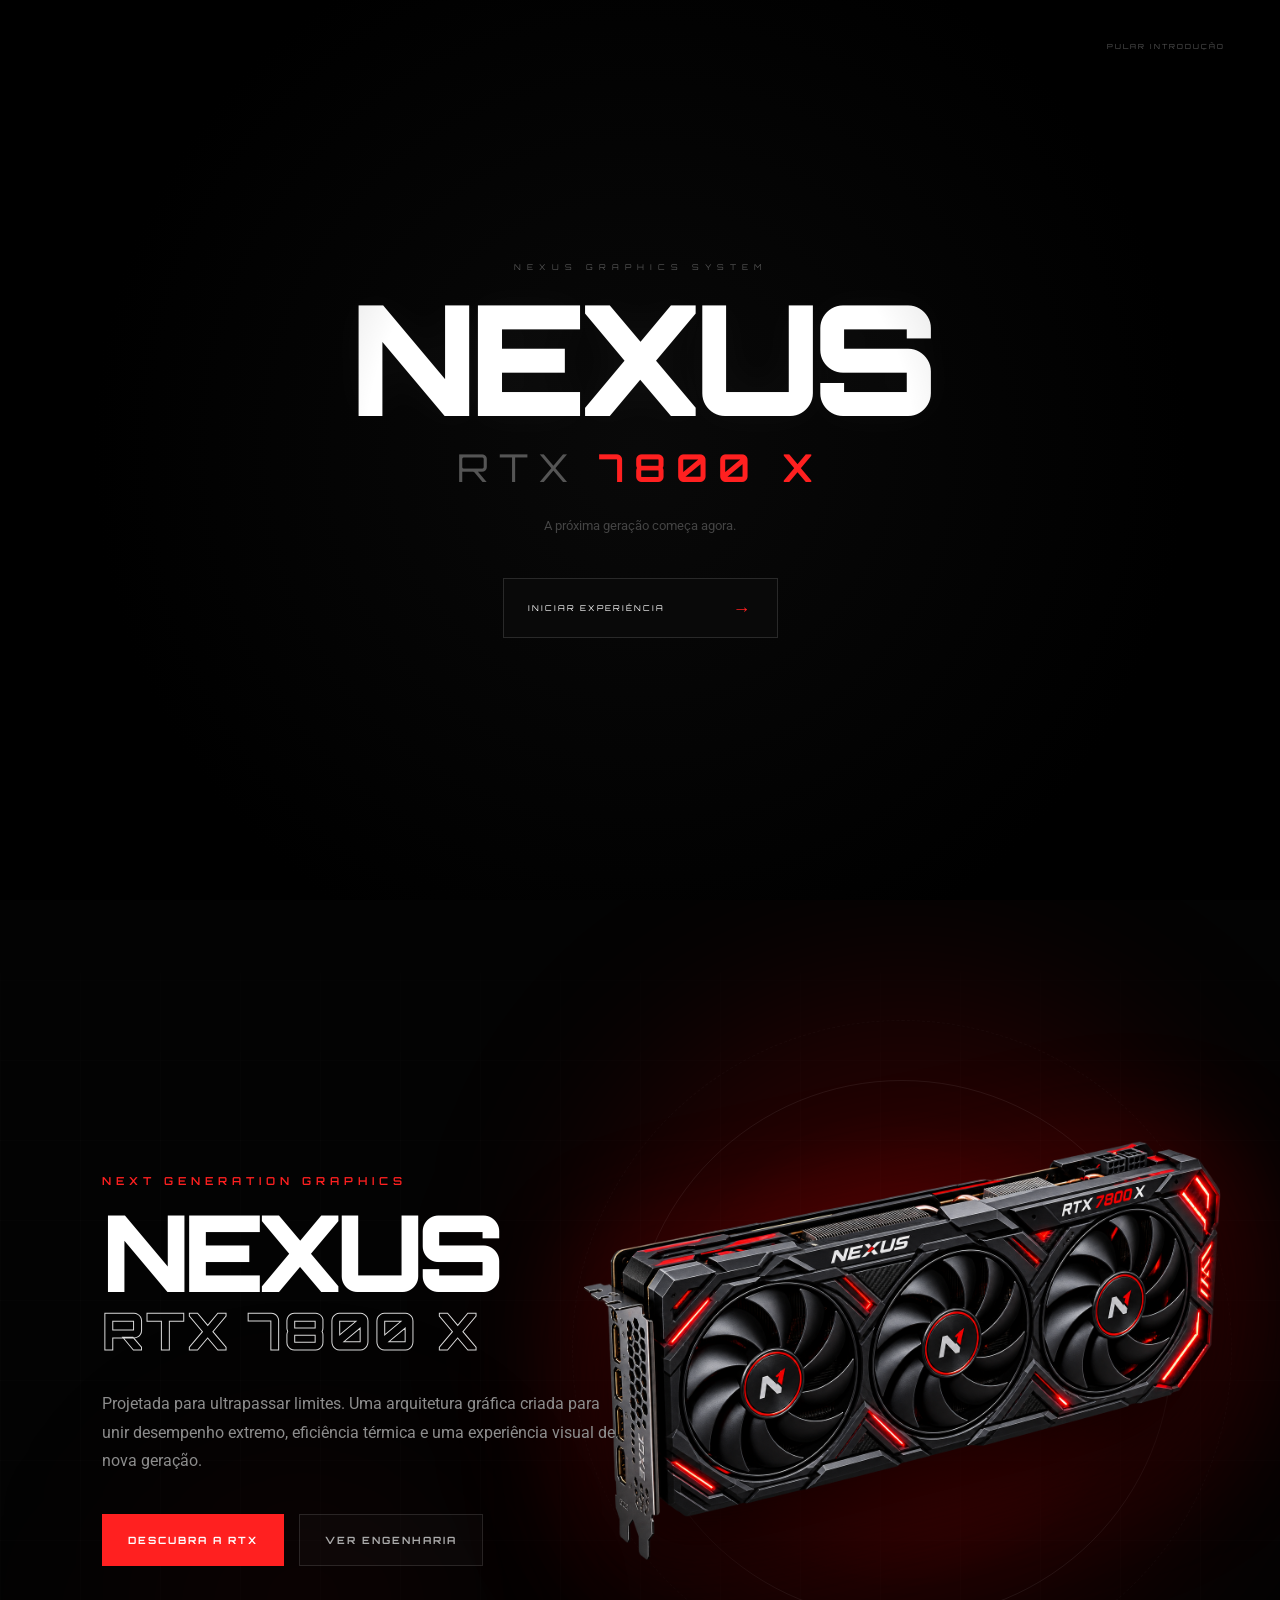
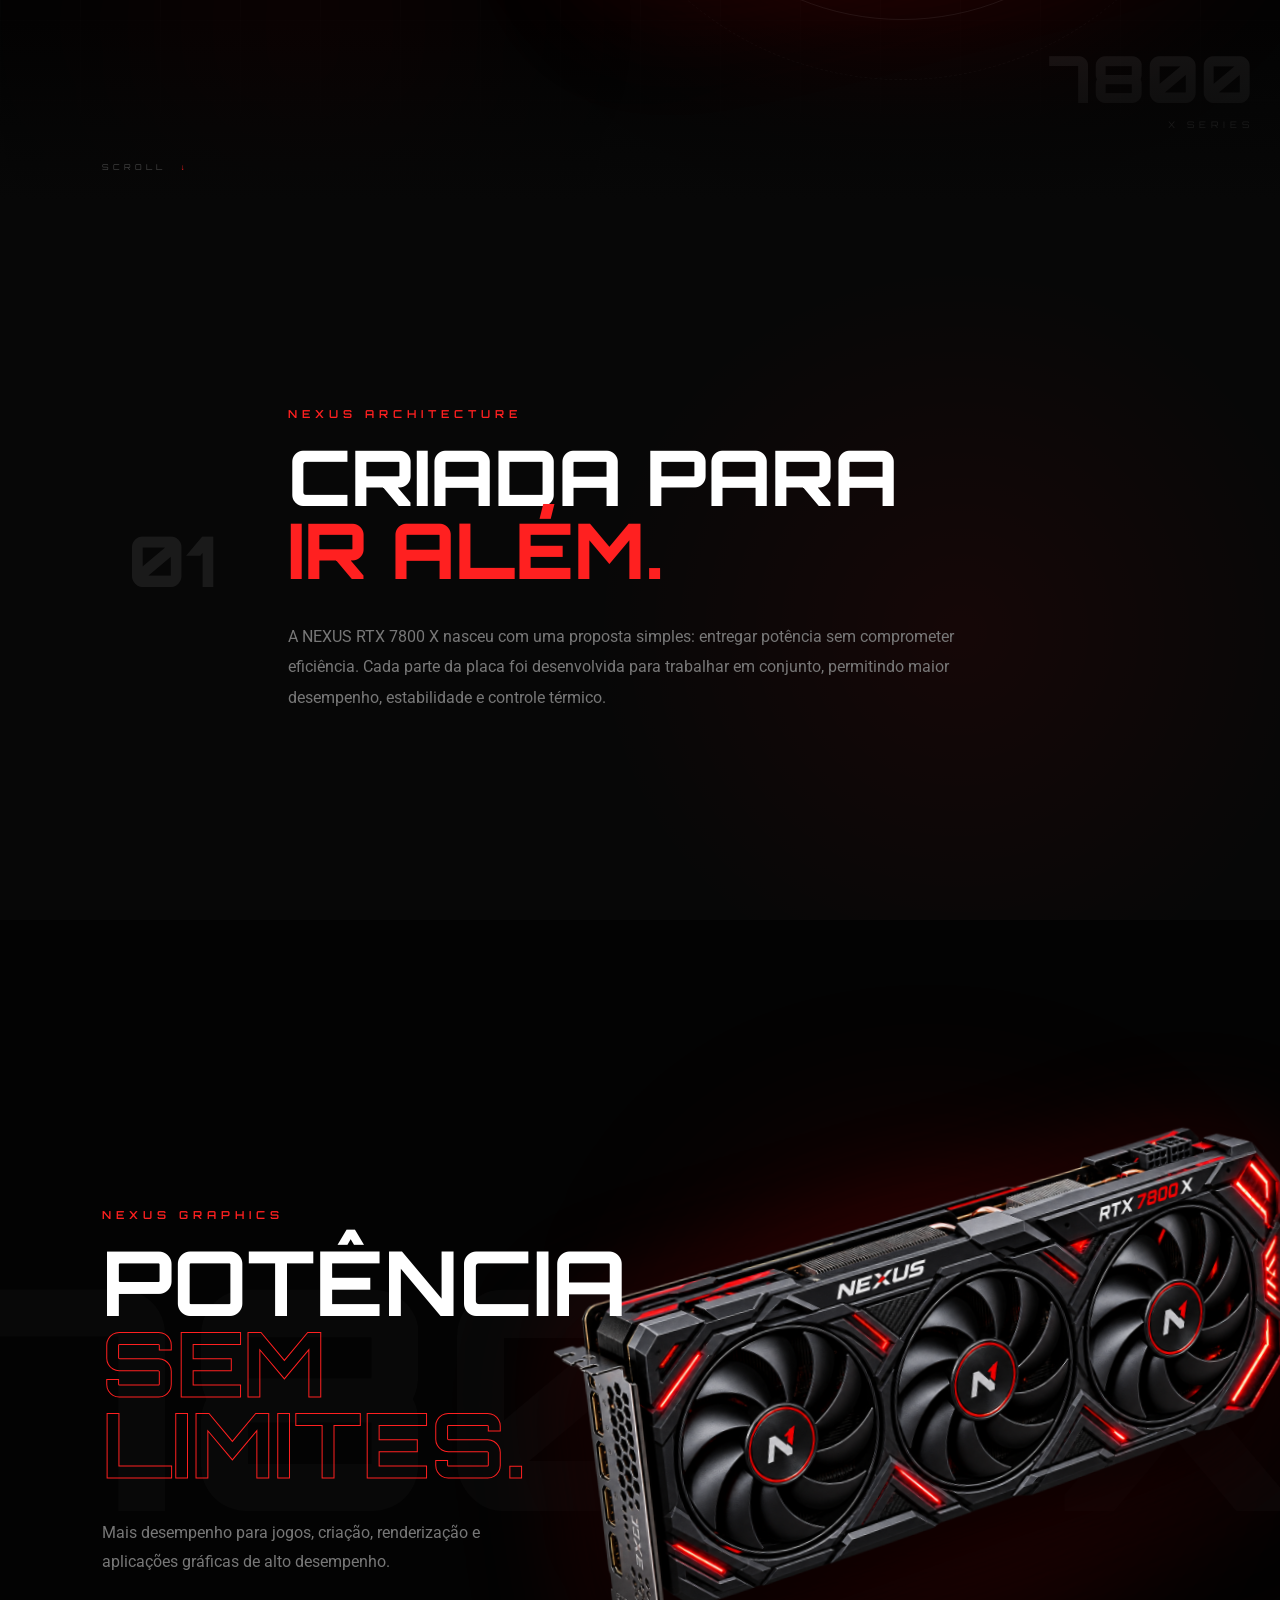
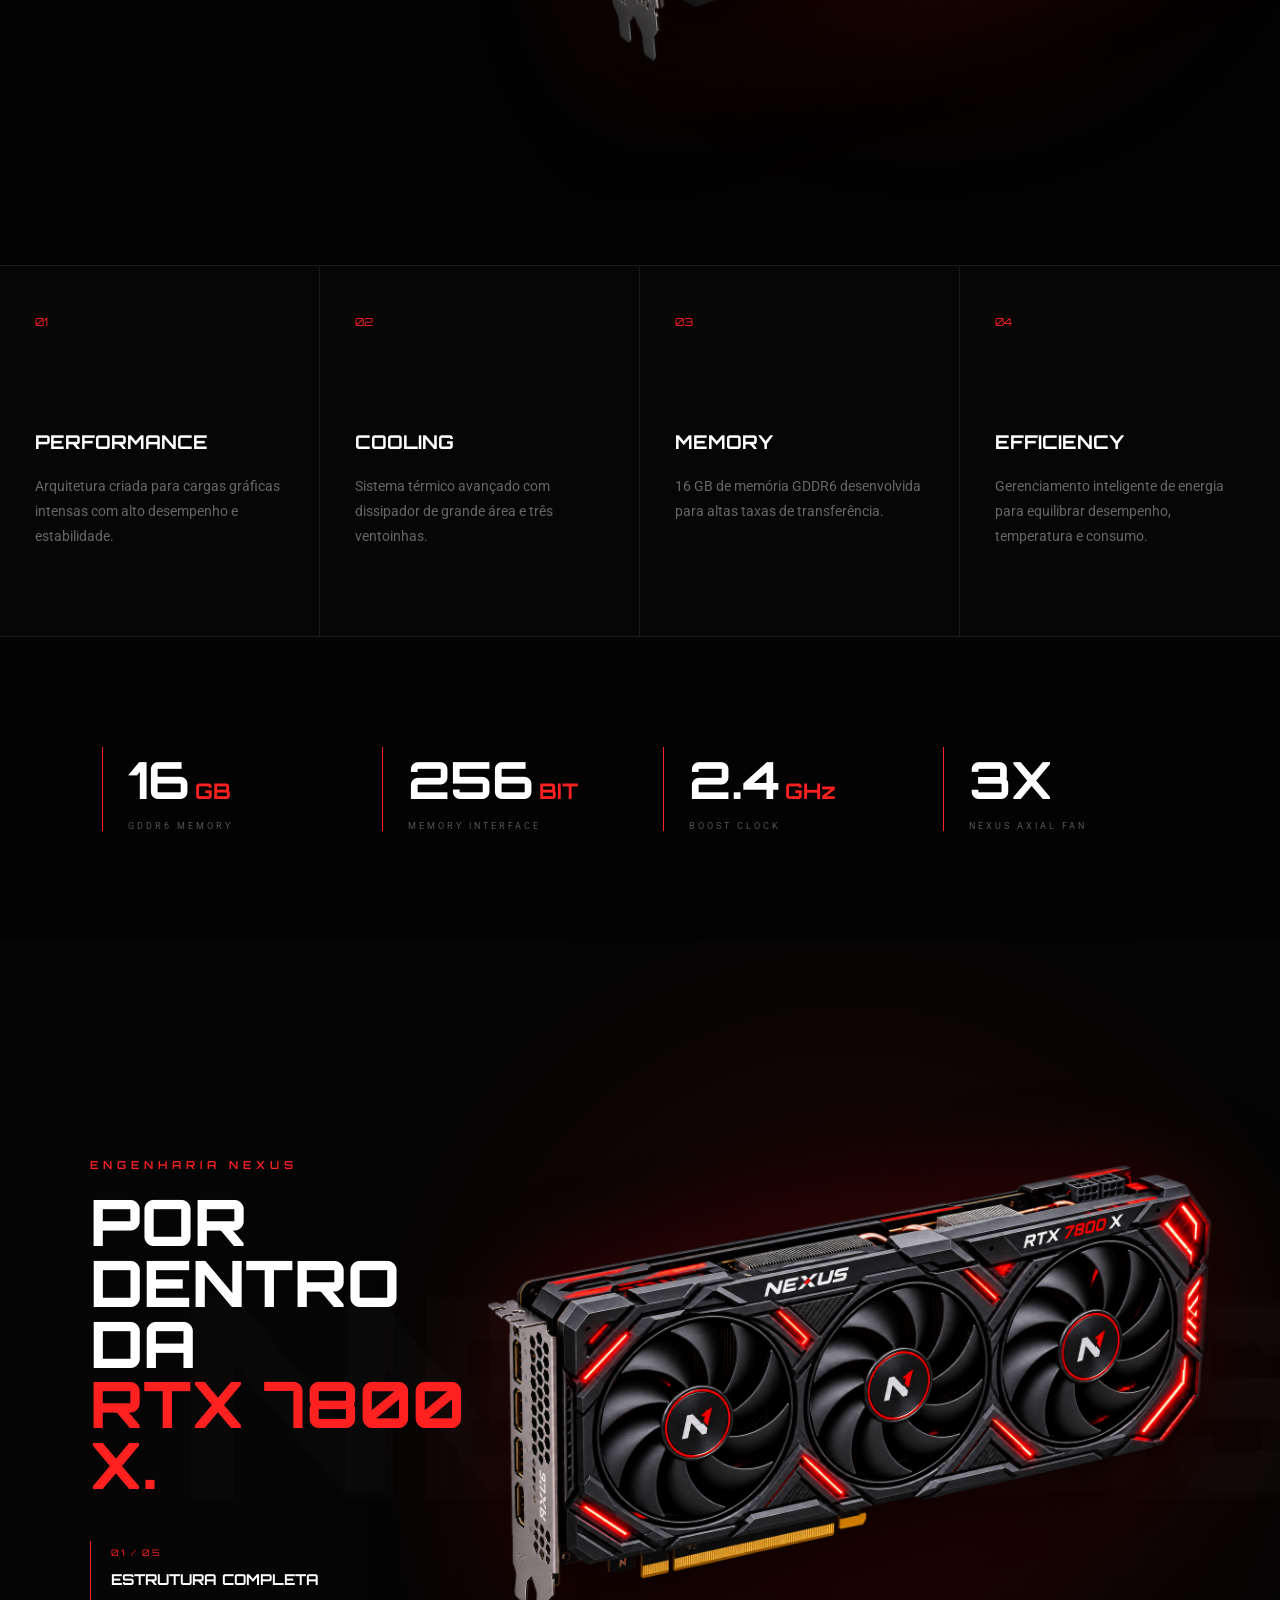
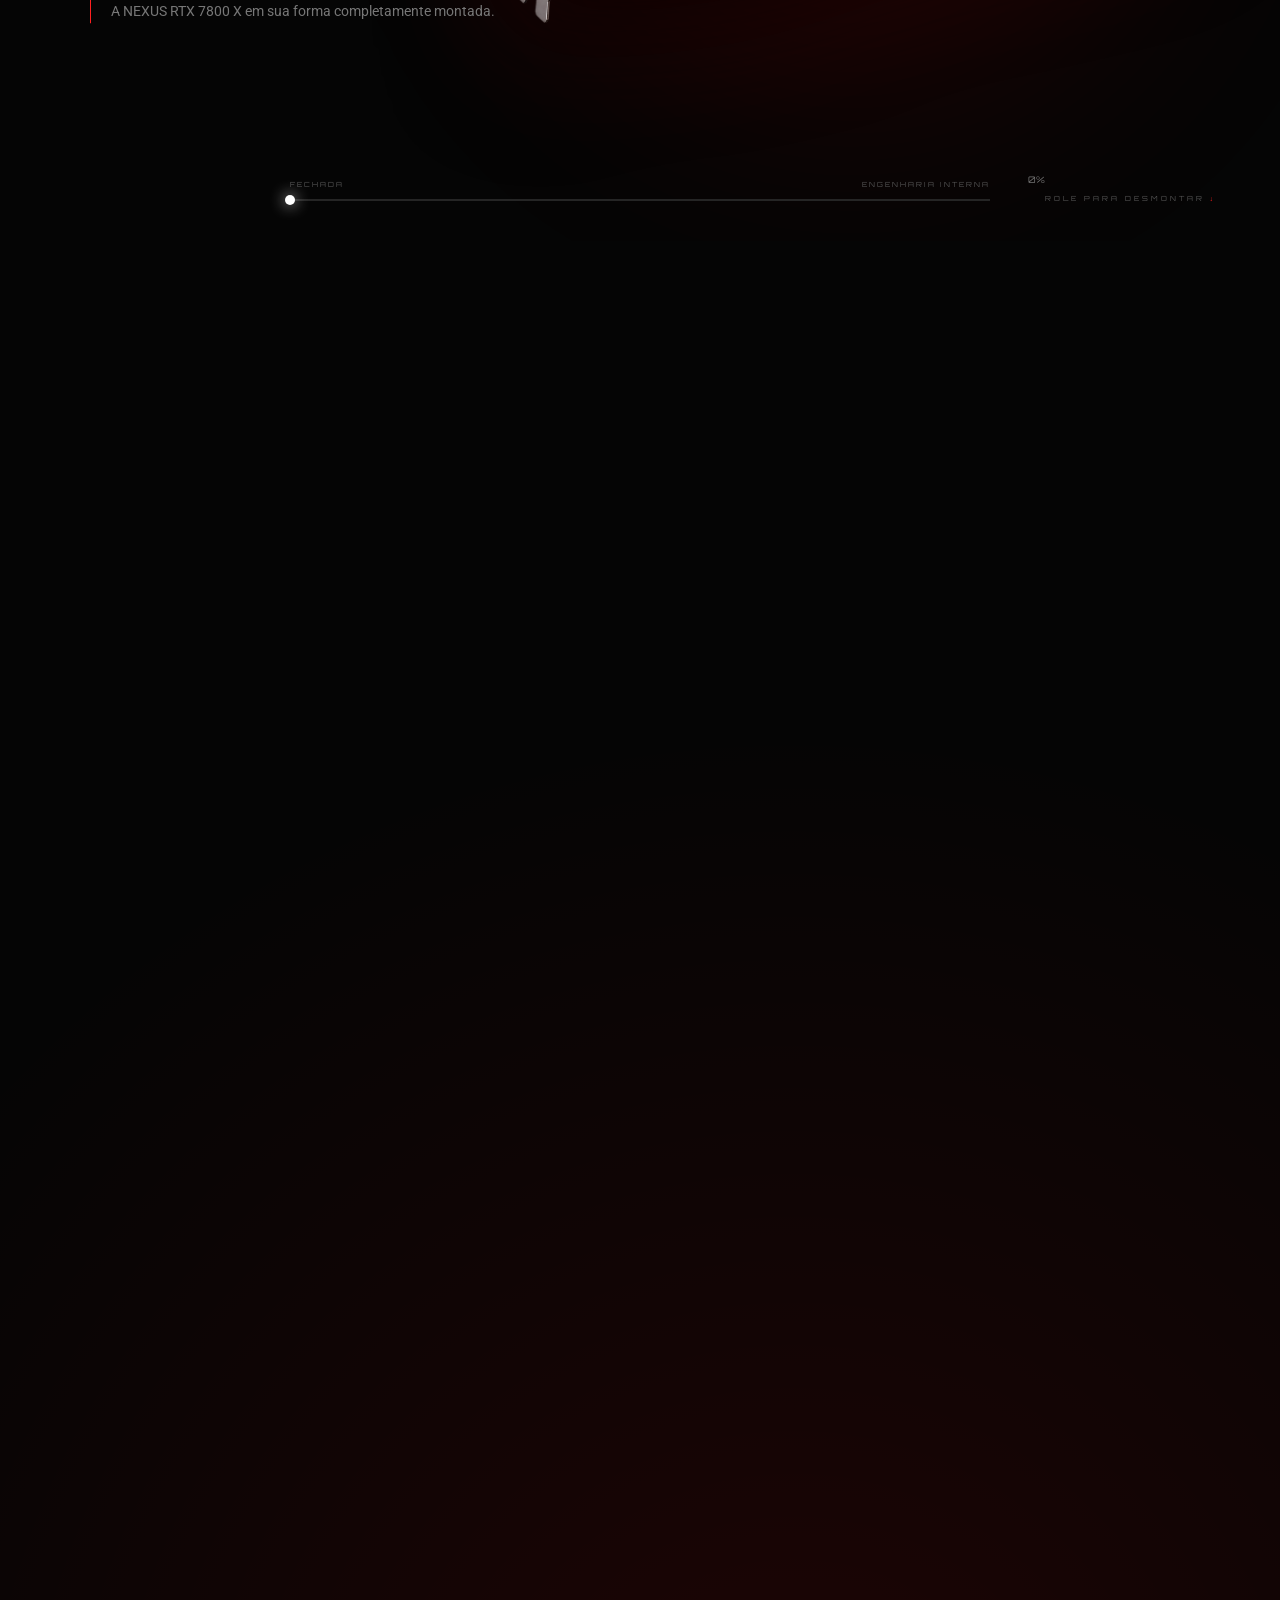
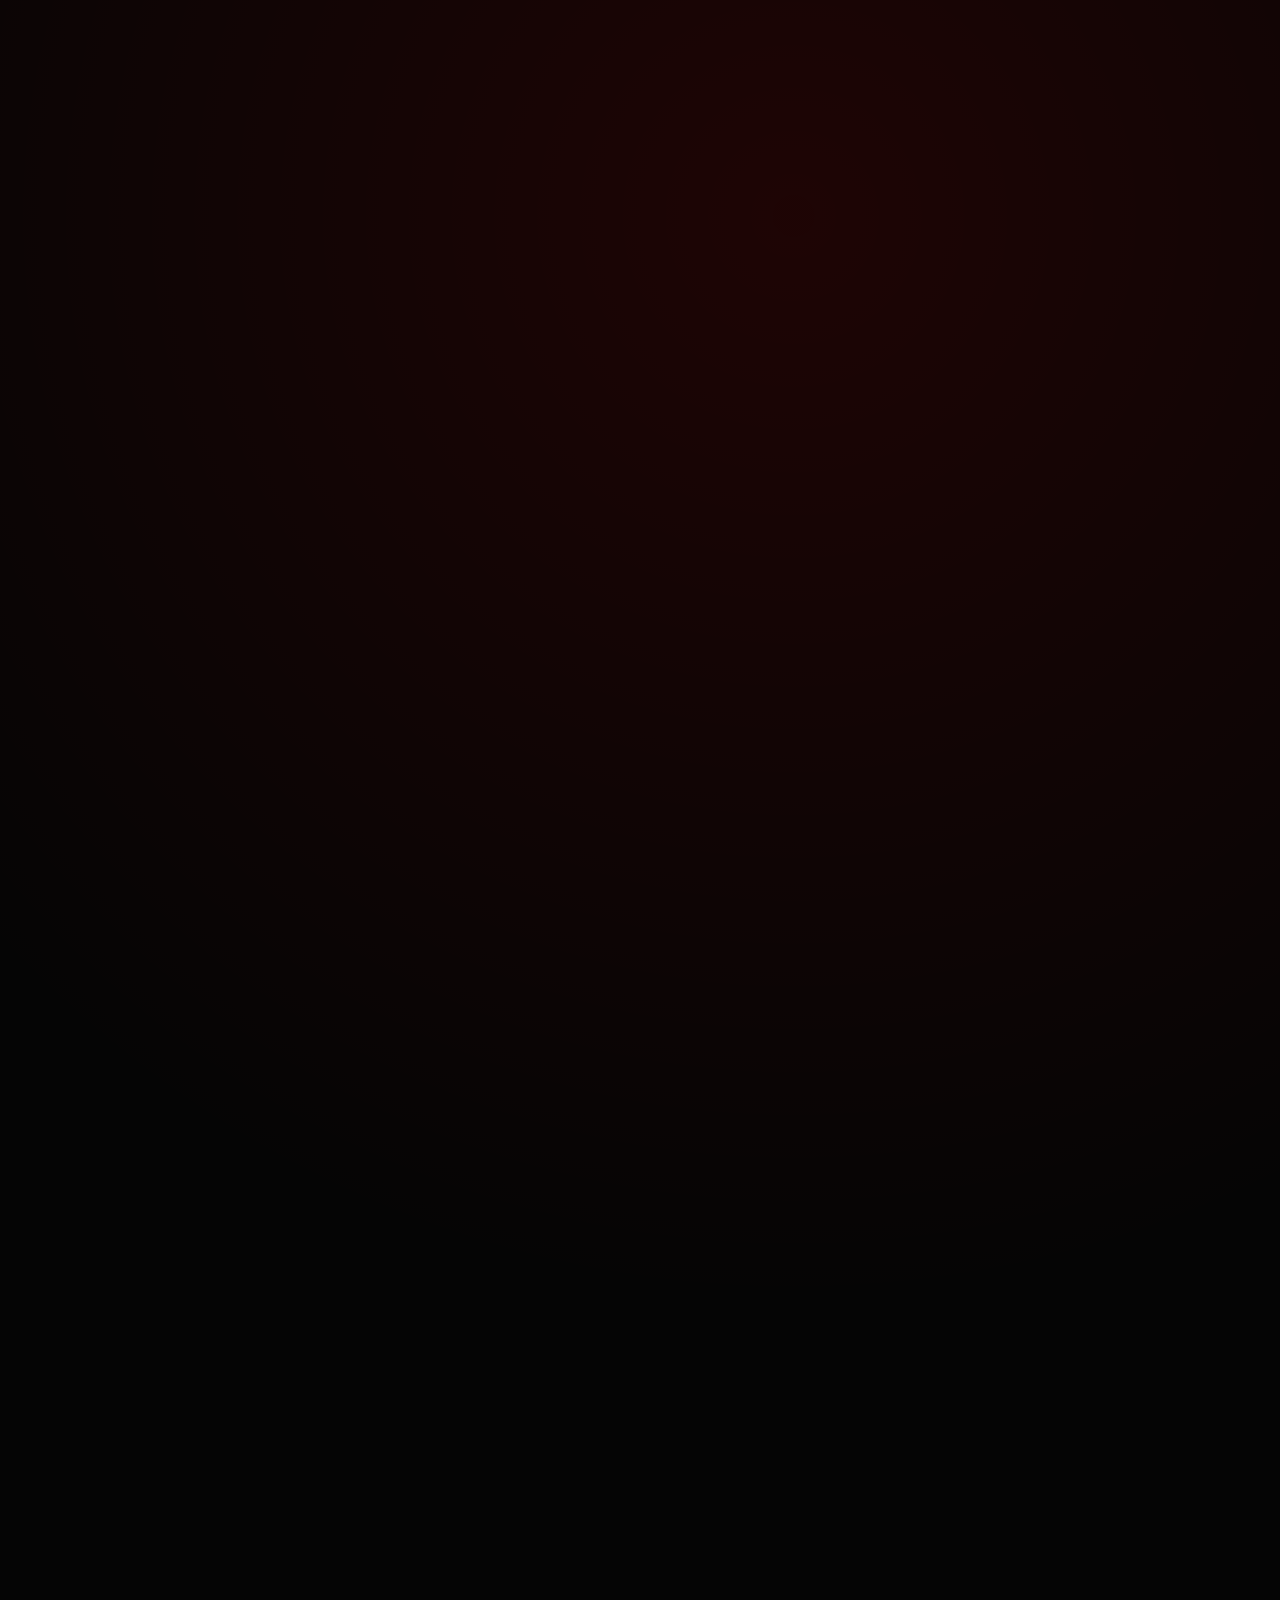
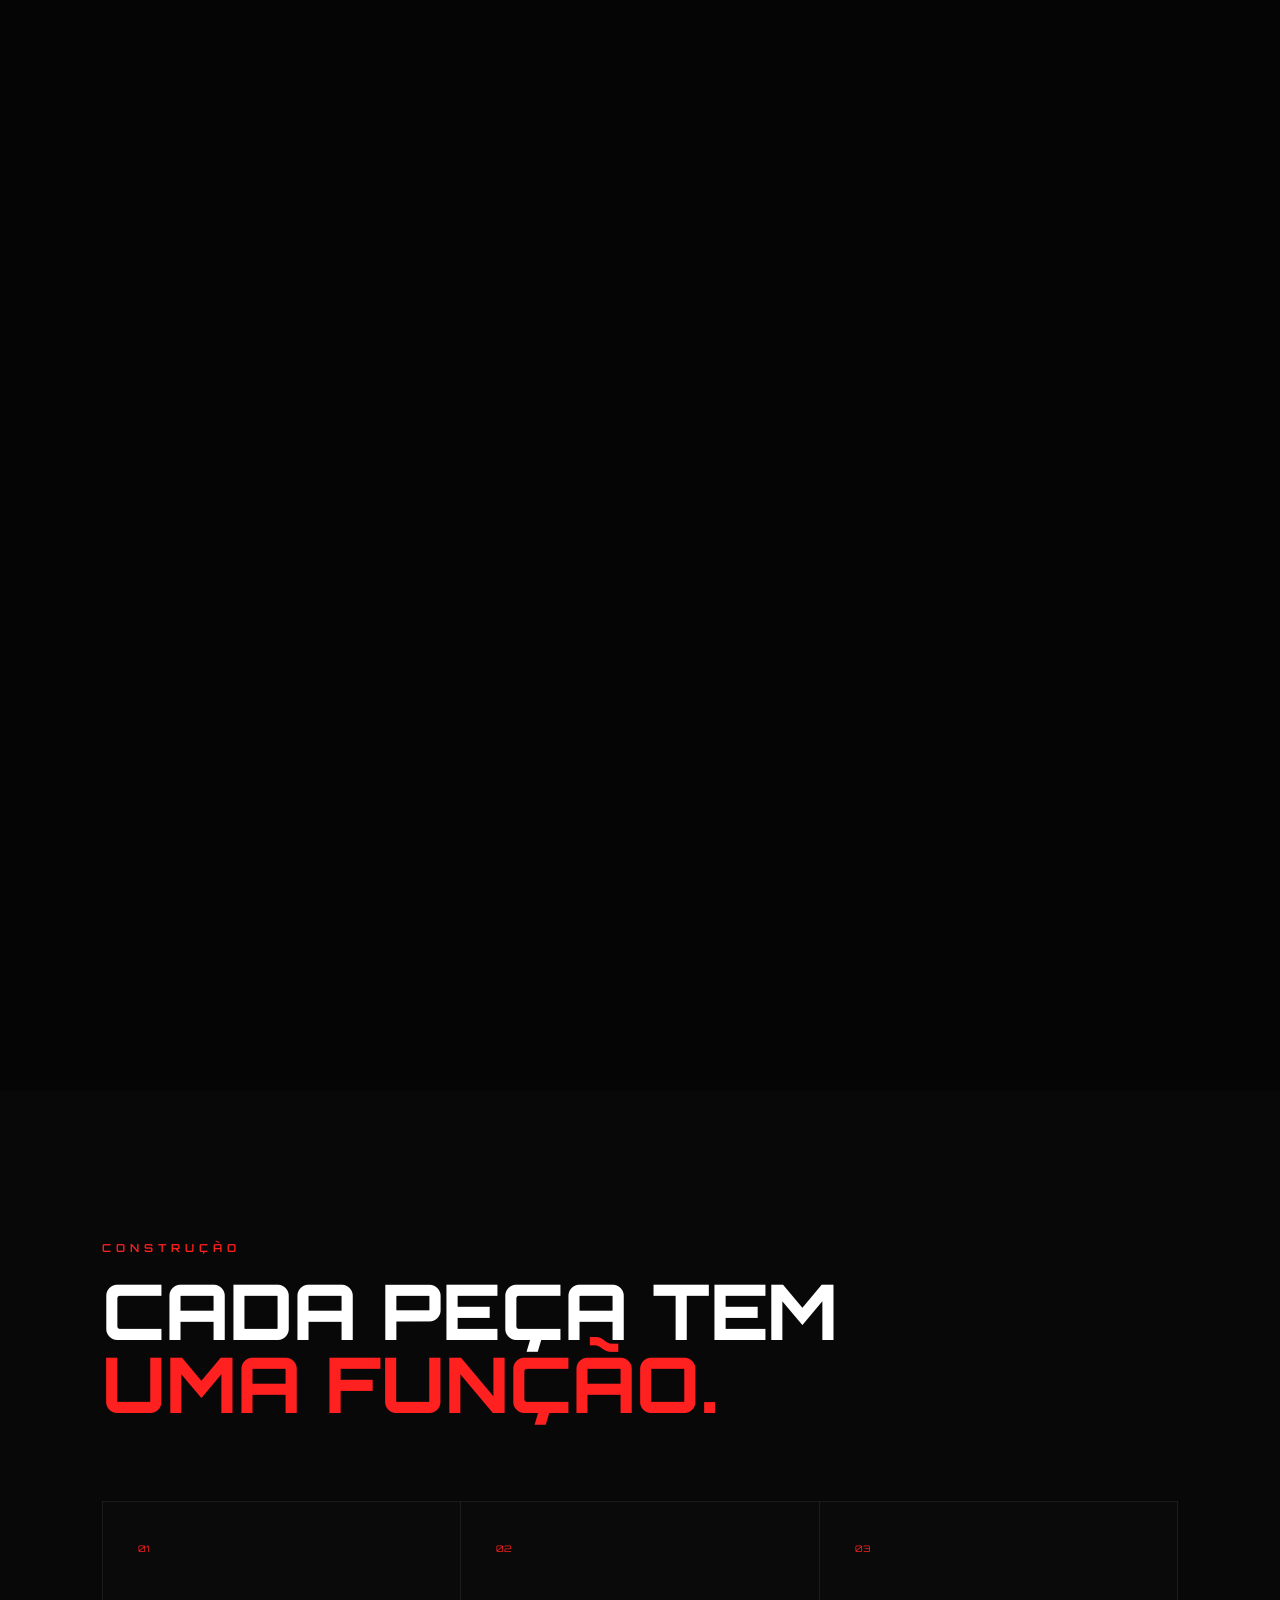
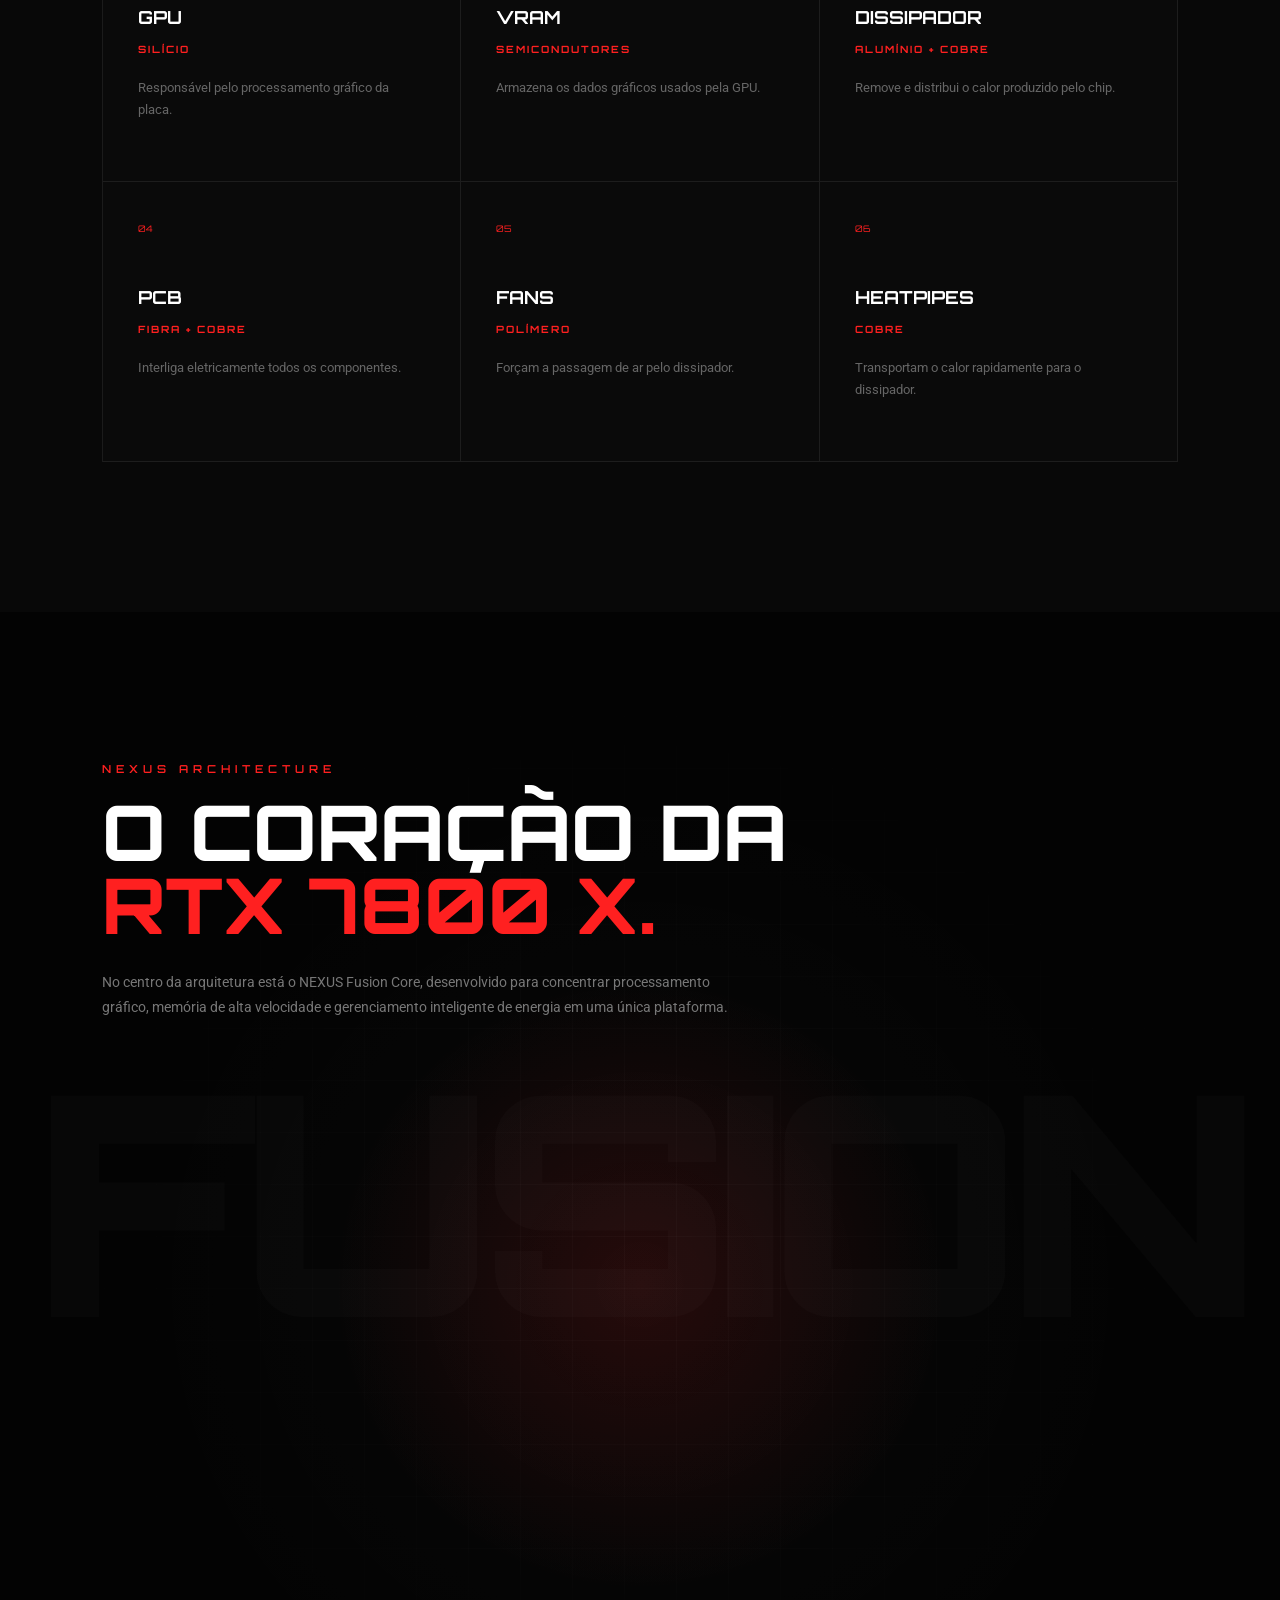
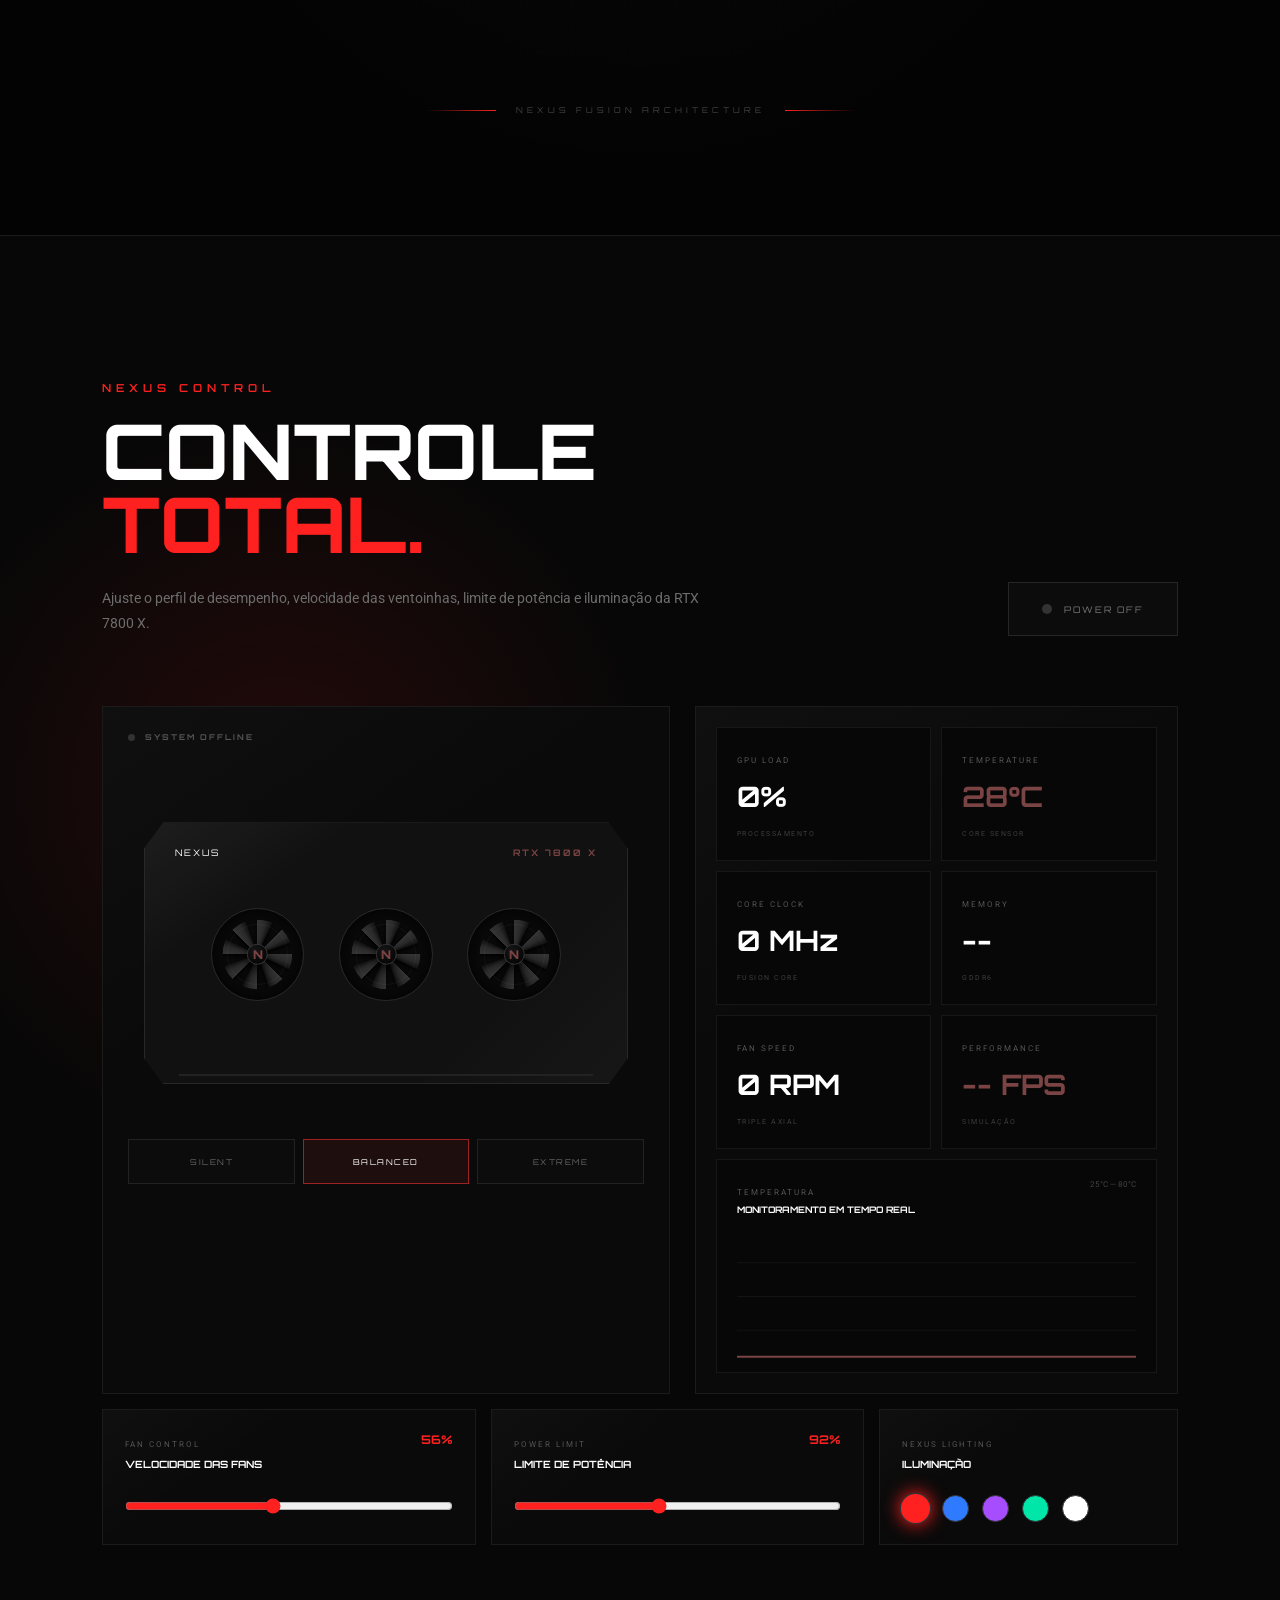
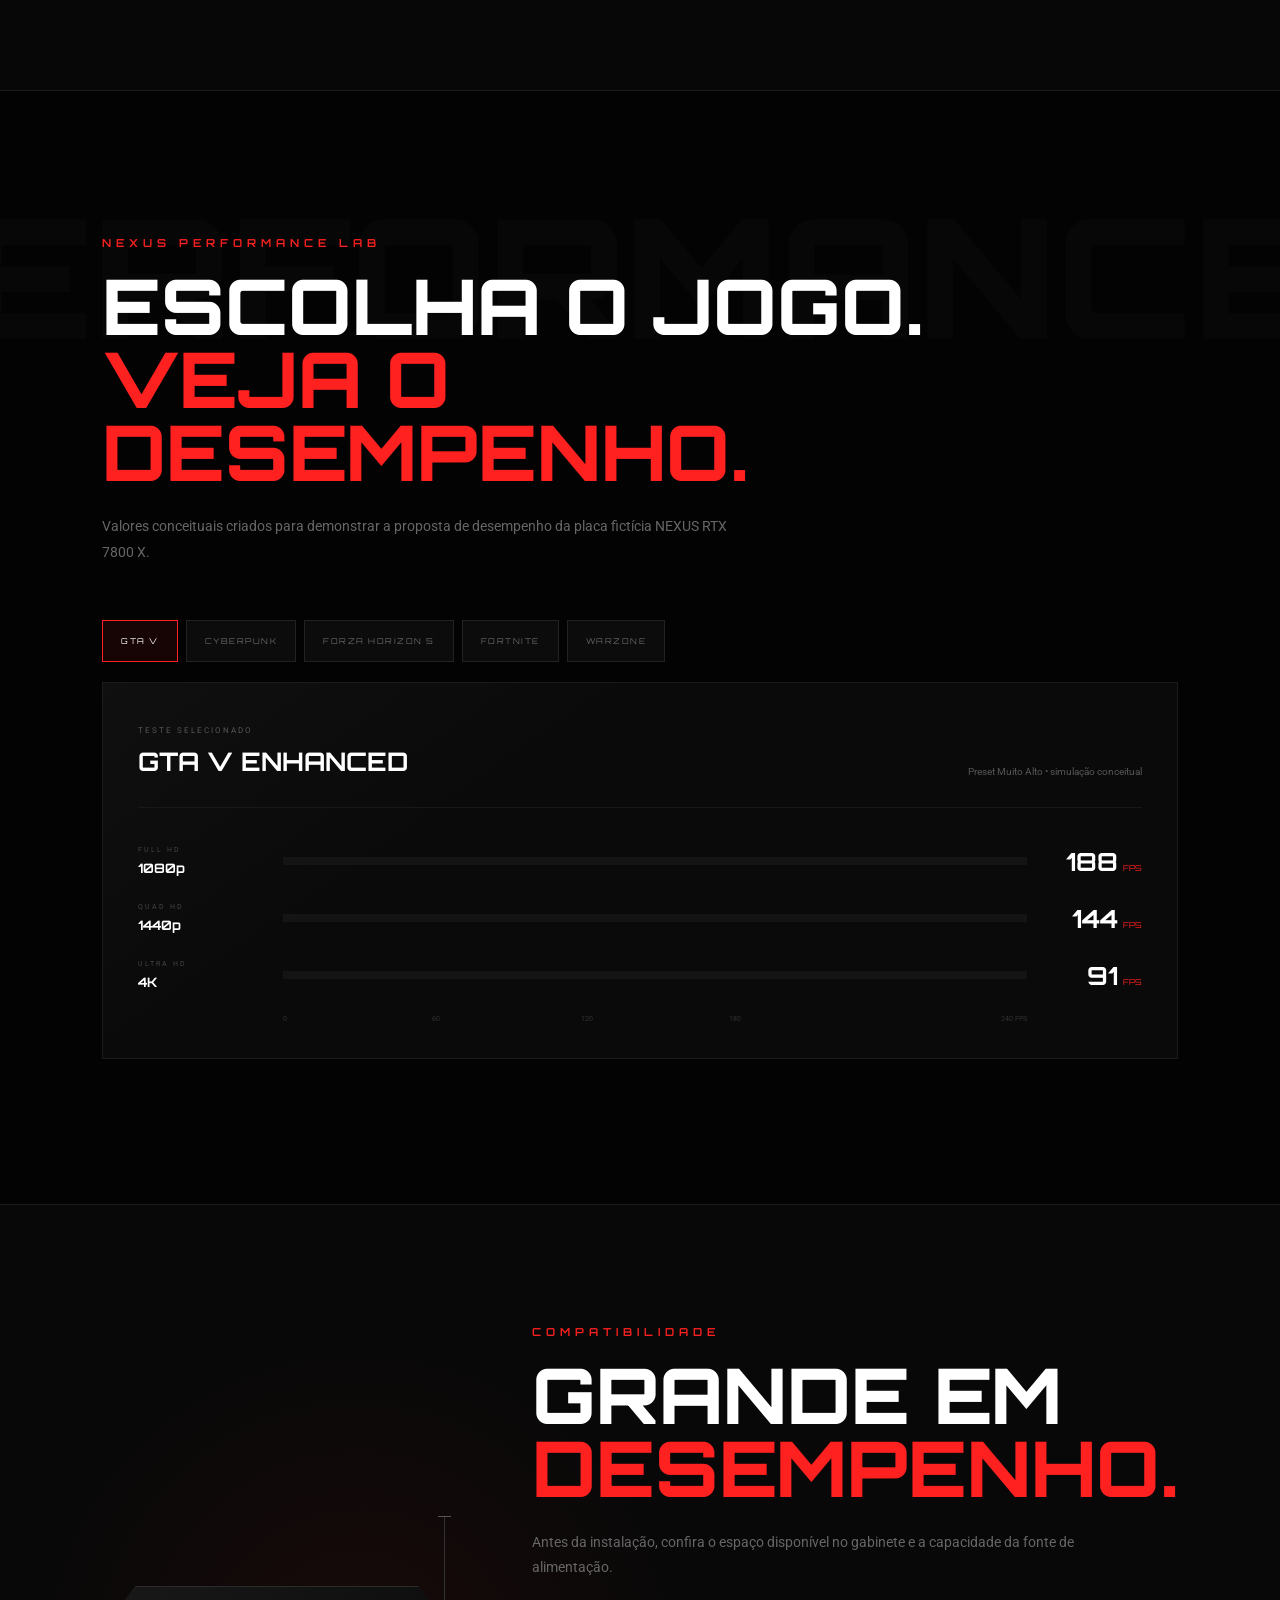
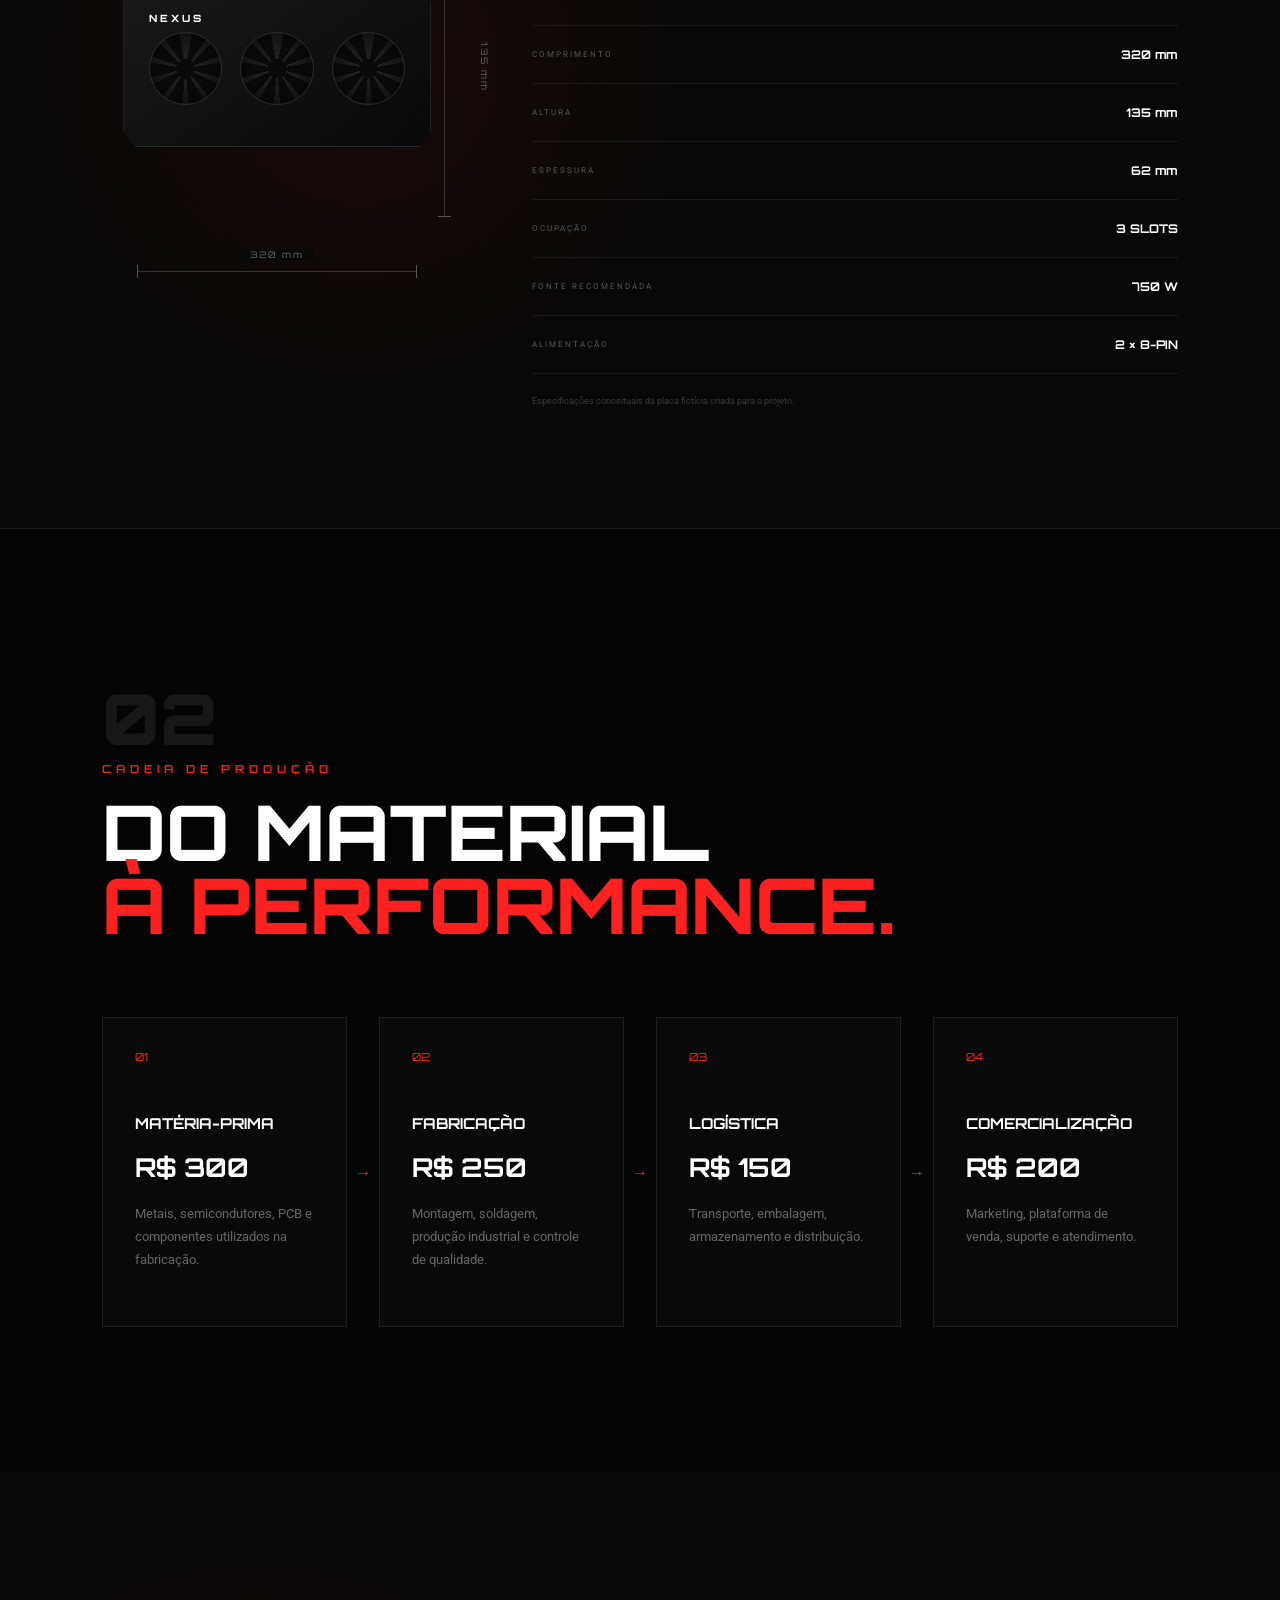
==== commit 5f265e73: "Add files via upload" ====
--- a/index.html
+++ b/index.html
@@ -1593,6 +1593,217 @@
         </div>
 
     </section>
+    <!-- =====================================================
+     IMPOSTOS, TAXAS E GARANTIA
+====================================================== -->
+
+<section class="business-terms" id="condicoes">
+
+    <div class="business-terms-header">
+
+        <div class="section-number">
+            03
+        </div>
+
+        <div class="business-terms-title">
+
+            <p class="red-title">
+                CONDIÇÕES COMERCIAIS
+            </p>
+
+            <h2>
+                TRANSPARÊNCIA
+                <span>EM CADA VENDA.</span>
+            </h2>
+
+            <p>
+                Além dos custos de produção, o planejamento da
+                NEXUS RTX 7800 X considera impostos, taxas das
+                formas de pagamento e garantia.
+            </p>
+
+        </div>
+
+    </div>
+
+
+    <div class="business-grid">
+
+        <!-- IMPOSTOS -->
+
+        <article class="business-card business-card-tax">
+
+            <div class="business-card-top">
+
+                <span class="business-card-number">
+                    01
+                </span>
+
+                <span class="business-card-tag">
+                    MEI
+                </span>
+
+            </div>
+
+            <p class="business-card-label">
+                IMPOSTOS
+            </p>
+
+            <h3>
+                MEI + NOTA FISCAL
+            </h3>
+
+            <div class="business-main-value">
+
+                <strong>
+                    6
+                </strong>
+
+                <span>
+                    %
+                </span>
+
+            </div>
+
+            <p class="business-card-description">
+                Taxa considerada no projeto para impostos,
+                enquadramento como MEI e emissão de nota fiscal.
+            </p>
+
+        </article>
+
+
+        <!-- TAXAS -->
+
+        <article class="business-card business-card-payment">
+
+            <div class="business-card-top">
+
+                <span class="business-card-number">
+                    02
+                </span>
+
+                <span class="business-card-tag">
+                    PAGAMENTO
+                </span>
+
+            </div>
+
+            <p class="business-card-label">
+                TAXAS
+            </p>
+
+            <h3>
+                FORMAS DE PAGAMENTO
+            </h3>
+
+
+            <div class="payment-rates">
+
+                <div class="payment-rate">
+
+                    <span>
+                        PIX
+                    </span>
+
+                    <strong>
+                        1%
+                    </strong>
+
+                </div>
+
+
+                <div class="payment-rate">
+
+                    <span>
+                        DÉBITO
+                    </span>
+
+                    <strong>
+                        4%
+                    </strong>
+
+                </div>
+
+
+                <div class="payment-rate">
+
+                    <span>
+                        CRÉDITO
+                    </span>
+
+                    <strong>
+                        10%
+                    </strong>
+
+                </div>
+
+            </div>
+
+
+            <p class="business-card-description">
+                A taxa aplicada varia conforme a forma
+                de pagamento escolhida pelo cliente.
+            </p>
+
+        </article>
+
+
+        <!-- GARANTIA -->
+
+        <article class="business-card business-card-warranty">
+
+            <div class="business-card-top">
+
+                <span class="business-card-number">
+                    03
+                </span>
+
+                <span class="business-card-tag">
+                    SUPORTE
+                </span>
+
+            </div>
+
+            <p class="business-card-label">
+                GARANTIA
+            </p>
+
+            <h3>
+                PÓS-VENDA NEXUS
+            </h3>
+
+            <div class="business-main-value">
+
+                <strong>
+                    5
+                </strong>
+
+                <span>
+                    %
+                </span>
+
+            </div>
+
+            <p class="business-card-description">
+                Percentual de garantia considerado no
+                planejamento comercial do produto.
+            </p>
+
+        </article>
+
+    </div>
+
+
+    <div class="business-terms-note">
+
+        <span></span>
+
+        PERCENTUAIS DEFINIDOS PARA O PROJETO ACADÊMICO
+
+    </div>
+
+</section>
 
 
 
@@ -1606,7 +1817,7 @@
     >
 
         <div class="section-number">
-            03
+            04
         </div>
 
 
--- a/style.css
+++ b/style.css
@@ -3982,4 +3982,804 @@
     opacity:
         1;
 
+}
+/* =========================================================
+   CONDIÇÕES COMERCIAIS
+   IMPOSTOS, TAXAS E GARANTIA
+========================================================= */
+
+.business-terms {
+
+    position: relative;
+
+    padding: 145px 8%;
+
+    overflow: hidden;
+
+    background:
+
+        radial-gradient(
+            circle at 82% 22%,
+            rgba(255, 32, 32, .09),
+            transparent 32%
+        ),
+
+        radial-gradient(
+            circle at 12% 82%,
+            rgba(130, 0, 0, .08),
+            transparent 30%
+        ),
+
+        #050505;
+
+    border-top:
+        1px solid rgba(255, 255, 255, .05);
+
+    border-bottom:
+        1px solid rgba(255, 255, 255, .05);
+
+}
+
+
+.business-terms::before {
+
+    content: "BUSINESS";
+
+    position: absolute;
+
+    right: -35px;
+
+    top: 40px;
+
+    color:
+        rgba(255, 255, 255, .018);
+
+    font-family:
+        "Orbitron",
+        sans-serif;
+
+    font-size:
+        clamp(
+            105px,
+            17vw,
+            280px
+        );
+
+    font-weight: 900;
+
+    line-height: 1;
+
+    pointer-events: none;
+
+}
+
+
+/* =========================
+   CABEÇALHO
+========================= */
+
+.business-terms-header {
+
+    position: relative;
+
+    z-index: 2;
+
+    display: grid;
+
+    grid-template-columns:
+        160px minmax(0, 1fr);
+
+    align-items: start;
+
+    gap: 30px;
+
+    margin-bottom: 80px;
+
+}
+
+
+.business-terms-title {
+
+    max-width: 900px;
+
+}
+
+
+.business-terms h2 {
+
+    margin-bottom: 28px;
+
+    font-family:
+        "Orbitron",
+        sans-serif;
+
+    font-size:
+        clamp(
+            42px,
+            6vw,
+            88px
+        );
+
+    font-weight: 800;
+
+    line-height: .95;
+
+}
+
+
+.business-terms h2 span {
+
+    display: block;
+
+    color: var(--red);
+
+}
+
+
+.business-terms-title > p:last-child {
+
+    max-width: 720px;
+
+    color: #777;
+
+    font-size: 16px;
+
+    line-height: 1.9;
+
+}
+
+
+/* =========================
+   GRID
+========================= */
+
+.business-grid {
+
+    position: relative;
+
+    z-index: 2;
+
+    display: grid;
+
+    grid-template-columns:
+        repeat(
+            3,
+            minmax(0, 1fr)
+        );
+
+    gap: 18px;
+
+}
+
+
+/* =========================
+   CARDS
+========================= */
+
+.business-card {
+
+    position: relative;
+
+    min-height: 440px;
+
+    padding: 34px;
+
+    overflow: hidden;
+
+    border:
+        1px solid
+        rgba(255, 255, 255, .08);
+
+    background:
+
+        linear-gradient(
+            145deg,
+            rgba(255, 255, 255, .035),
+            rgba(255, 255, 255, .008)
+        ),
+
+        #080808;
+
+    transition:
+
+        transform
+        .45s
+        cubic-bezier(.16, 1, .3, 1),
+
+        border-color
+        .35s ease,
+
+        background
+        .35s ease,
+
+        box-shadow
+        .35s ease;
+
+}
+
+
+.business-card::before {
+
+    content: "";
+
+    position: absolute;
+
+    left: 0;
+
+    top: 0;
+
+    width: 100%;
+
+    height: 2px;
+
+    background:
+        linear-gradient(
+            90deg,
+            var(--red),
+            transparent 72%
+        );
+
+    transform:
+        scaleX(.35);
+
+    transform-origin:
+        left;
+
+    transition:
+        transform
+        .45s
+        cubic-bezier(.16, 1, .3, 1);
+
+}
+
+
+.business-card::after {
+
+    content: "";
+
+    position: absolute;
+
+    width: 220px;
+
+    height: 220px;
+
+    right: -120px;
+
+    bottom: -130px;
+
+    border-radius: 50%;
+
+    background:
+        rgba(255, 32, 32, .10);
+
+    filter:
+        blur(45px);
+
+    transition:
+        .45s ease;
+
+    pointer-events: none;
+
+}
+
+
+.business-card:hover {
+
+    transform:
+        translateY(-10px);
+
+    border-color:
+        rgba(255, 32, 32, .55);
+
+    background:
+
+        linear-gradient(
+            145deg,
+            rgba(255, 32, 32, .055),
+            rgba(255, 255, 255, .012)
+        ),
+
+        #0a0a0a;
+
+    box-shadow:
+        0 24px 70px
+        rgba(0, 0, 0, .34);
+
+}
+
+
+.business-card:hover::before {
+
+    transform:
+        scaleX(1);
+
+}
+
+
+.business-card:hover::after {
+
+    transform:
+        scale(1.18);
+
+}
+
+
+/* =========================
+   TOPO DOS CARDS
+========================= */
+
+.business-card-top {
+
+    display: flex;
+
+    align-items: center;
+
+    justify-content:
+        space-between;
+
+    gap: 20px;
+
+    margin-bottom: 66px;
+
+}
+
+
+.business-card-number {
+
+    color: var(--red);
+
+    font-family:
+        "Orbitron",
+        sans-serif;
+
+    font-size: 10px;
+
+    font-weight: 700;
+
+    letter-spacing: 2px;
+
+}
+
+
+.business-card-tag {
+
+    padding:
+        8px 10px;
+
+    border:
+        1px solid
+        rgba(255, 255, 255, .08);
+
+    color: #555;
+
+    font-family:
+        "Orbitron",
+        sans-serif;
+
+    font-size: 7px;
+
+    letter-spacing: 2px;
+
+}
+
+
+/* =========================
+   TEXTOS
+========================= */
+
+.business-card-label {
+
+    margin-bottom: 10px;
+
+    color: #555;
+
+    font-size: 9px;
+
+    font-weight: 700;
+
+    letter-spacing: 3px;
+
+}
+
+
+.business-card h3 {
+
+    max-width: 330px;
+
+    min-height: 50px;
+
+    color: white;
+
+    font-family:
+        "Orbitron",
+        sans-serif;
+
+    font-size: 18px;
+
+    line-height: 1.35;
+
+}
+
+
+/* =========================
+   PORCENTAGEM GRANDE
+========================= */
+
+.business-main-value {
+
+    display: flex;
+
+    align-items: baseline;
+
+    gap: 5px;
+
+    margin:
+        35px 0 30px;
+
+}
+
+
+.business-main-value strong {
+
+    color: white;
+
+    font-family:
+        "Orbitron",
+        sans-serif;
+
+    font-size:
+        clamp(
+            68px,
+            7vw,
+            105px
+        );
+
+    font-weight: 900;
+
+    line-height: .8;
+
+    letter-spacing: -4px;
+
+}
+
+
+.business-main-value span {
+
+    color: var(--red);
+
+    font-family:
+        "Orbitron",
+        sans-serif;
+
+    font-size: 27px;
+
+    font-weight: 800;
+
+}
+
+
+.business-card-description {
+
+    position: relative;
+
+    z-index: 2;
+
+    max-width: 350px;
+
+    color: #696969;
+
+    font-size: 13px;
+
+    line-height: 1.75;
+
+}
+
+
+/* =========================
+   TAXAS DE PAGAMENTO
+========================= */
+
+.payment-rates {
+
+    margin:
+        30px 0 29px;
+
+    border-top:
+        1px solid
+        rgba(255, 255, 255, .08);
+
+}
+
+
+.payment-rate {
+
+    min-height: 58px;
+
+    display: flex;
+
+    align-items: center;
+
+    justify-content:
+        space-between;
+
+    gap: 20px;
+
+    border-bottom:
+        1px solid
+        rgba(255, 255, 255, .08);
+
+}
+
+
+.payment-rate span {
+
+    color: #777;
+
+    font-family:
+        "Orbitron",
+        sans-serif;
+
+    font-size: 9px;
+
+    letter-spacing: 2px;
+
+}
+
+
+.payment-rate strong {
+
+    color: white;
+
+    font-family:
+        "Orbitron",
+        sans-serif;
+
+    font-size: 22px;
+
+}
+
+
+.payment-rate:last-child strong {
+
+    color: var(--red);
+
+}
+
+
+/* =========================
+   NOTA FINAL
+========================= */
+
+.business-terms-note {
+
+    position: relative;
+
+    z-index: 2;
+
+    margin-top: 32px;
+
+    display: flex;
+
+    align-items: center;
+
+    justify-content: flex-end;
+
+    gap: 15px;
+
+    color: #3f3f3f;
+
+    font-family:
+        "Orbitron",
+        sans-serif;
+
+    font-size: 7px;
+
+    letter-spacing: 3px;
+
+}
+
+
+.business-terms-note span {
+
+    width: 55px;
+
+    height: 1px;
+
+    background:
+
+        linear-gradient(
+            90deg,
+            transparent,
+            var(--red)
+        );
+
+}
+
+
+/* =========================================================
+   ANIMAÇÃO
+========================================================= */
+
+.business-terms.js-ready
+.business-card {
+
+    opacity: 0;
+
+    transform:
+        translateY(38px);
+
+}
+
+
+.business-terms.js-ready.is-visible
+.business-card {
+
+    opacity: 1;
+
+    transform:
+        translateY(0);
+
+}
+
+
+.business-terms.js-ready.is-visible
+.business-card:nth-child(1) {
+
+    transition-delay: .04s;
+
+}
+
+
+.business-terms.js-ready.is-visible
+.business-card:nth-child(2) {
+
+    transition-delay: .14s;
+
+}
+
+
+.business-terms.js-ready.is-visible
+.business-card:nth-child(3) {
+
+    transition-delay: .24s;
+
+}
+
+
+/* =========================================================
+   TABLET
+========================================================= */
+
+@media (max-width: 1050px) {
+
+    .business-grid {
+
+        grid-template-columns:
+            1fr 1fr;
+
+    }
+
+
+    .business-card-warranty {
+
+        grid-column:
+            1 / -1;
+
+        min-height: 360px;
+
+    }
+
+}
+
+
+/* =========================================================
+   MOBILE
+========================================================= */
+
+@media (max-width: 900px) {
+
+    .business-terms-header {
+
+        grid-template-columns:
+            1fr;
+
+    }
+
+
+    .business-terms-header
+    .section-number {
+
+        margin-bottom: 5px;
+
+    }
+
+}
+
+
+@media (max-width: 650px) {
+
+    .business-terms {
+
+        padding:
+            110px 6%;
+
+    }
+
+
+    .business-terms::before {
+
+        top: 55px;
+
+        right: -15px;
+
+        font-size: 25vw;
+
+    }
+
+
+    .business-terms-header {
+
+        margin-bottom: 50px;
+
+    }
+
+
+    .business-terms h2 {
+
+        font-size: 42px;
+
+    }
+
+
+    .business-terms-title
+    > p:last-child {
+
+        font-size: 14px;
+
+    }
+
+
+    .business-grid {
+
+        grid-template-columns:
+            1fr;
+
+    }
+
+
+    .business-card,
+    .business-card-warranty {
+
+        grid-column: auto;
+
+        min-height: auto;
+
+        padding: 28px;
+
+    }
+
+
+    .business-card-top {
+
+        margin-bottom: 48px;
+
+    }
+
+
+    .business-main-value strong {
+
+        font-size: 78px;
+
+    }
+
+
+    .business-terms-note {
+
+        justify-content:
+            flex-start;
+
+        line-height: 1.6;
+
+    }
+
 }
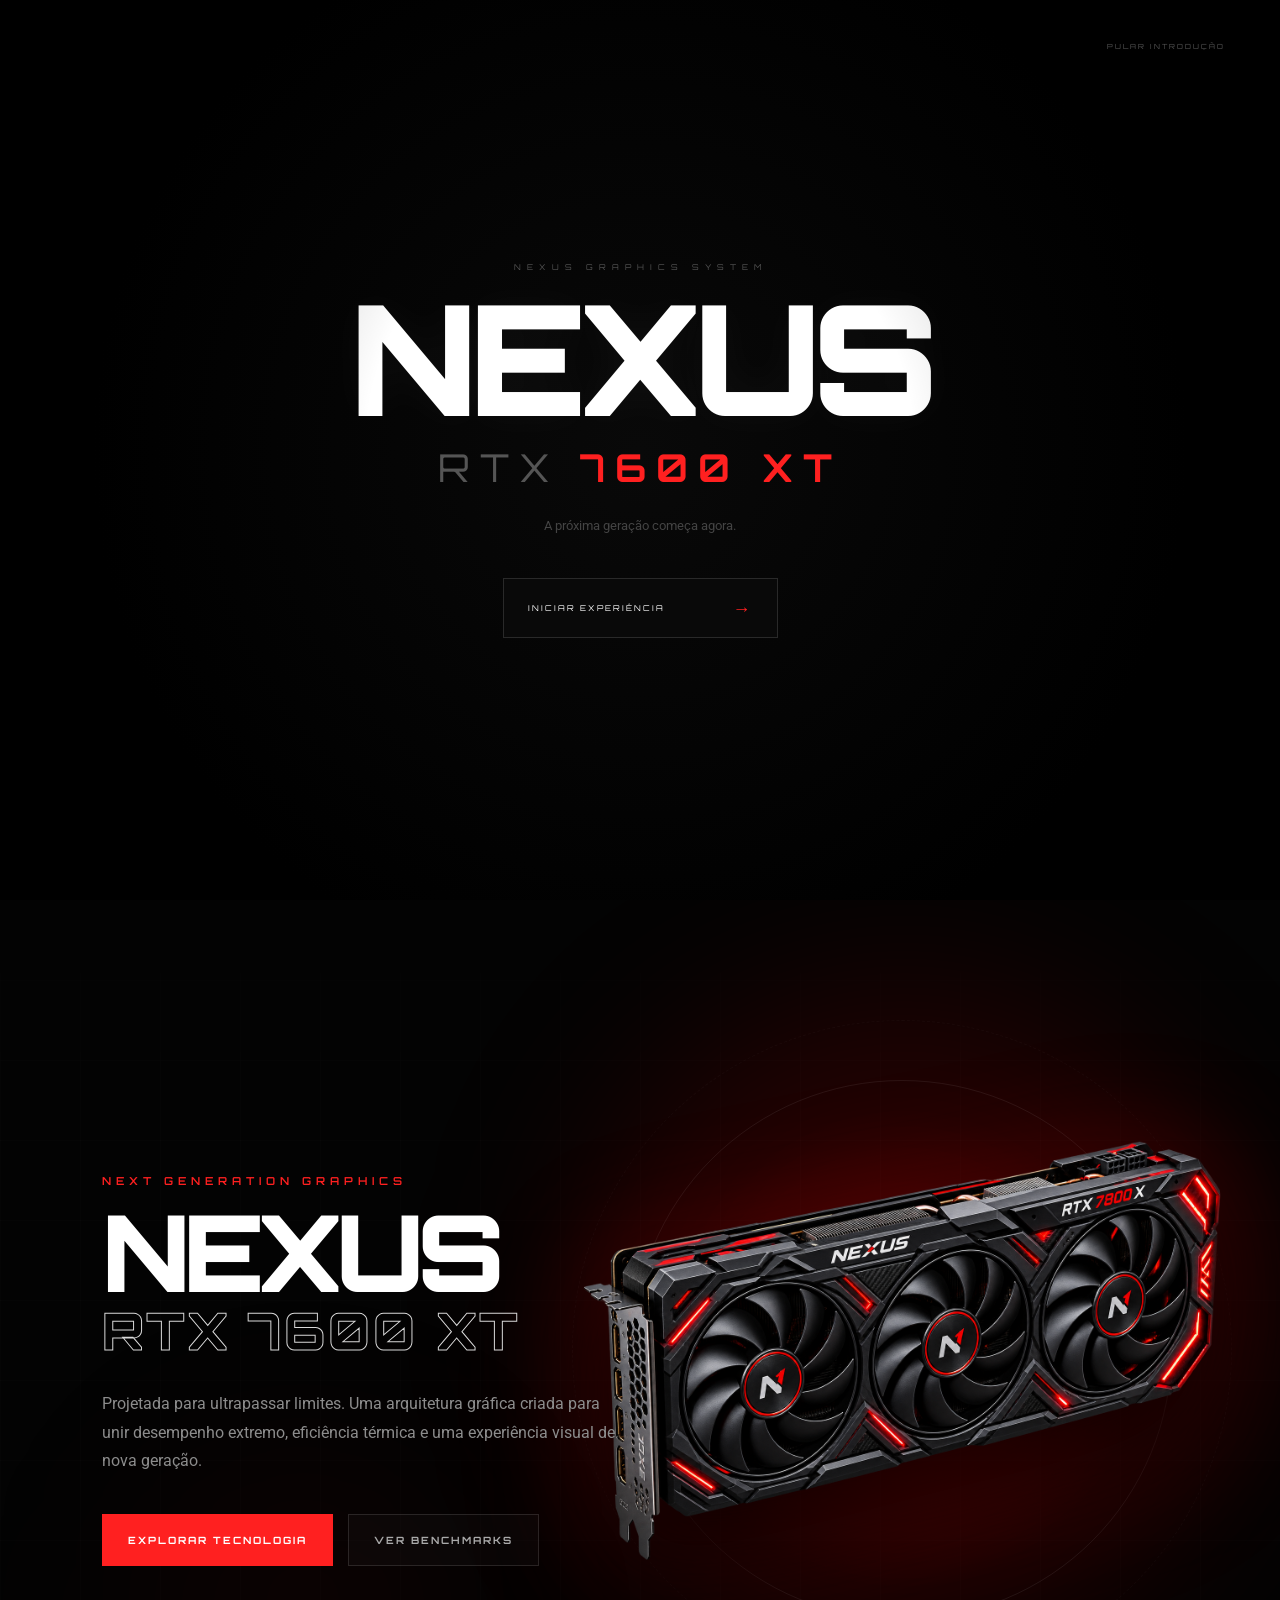
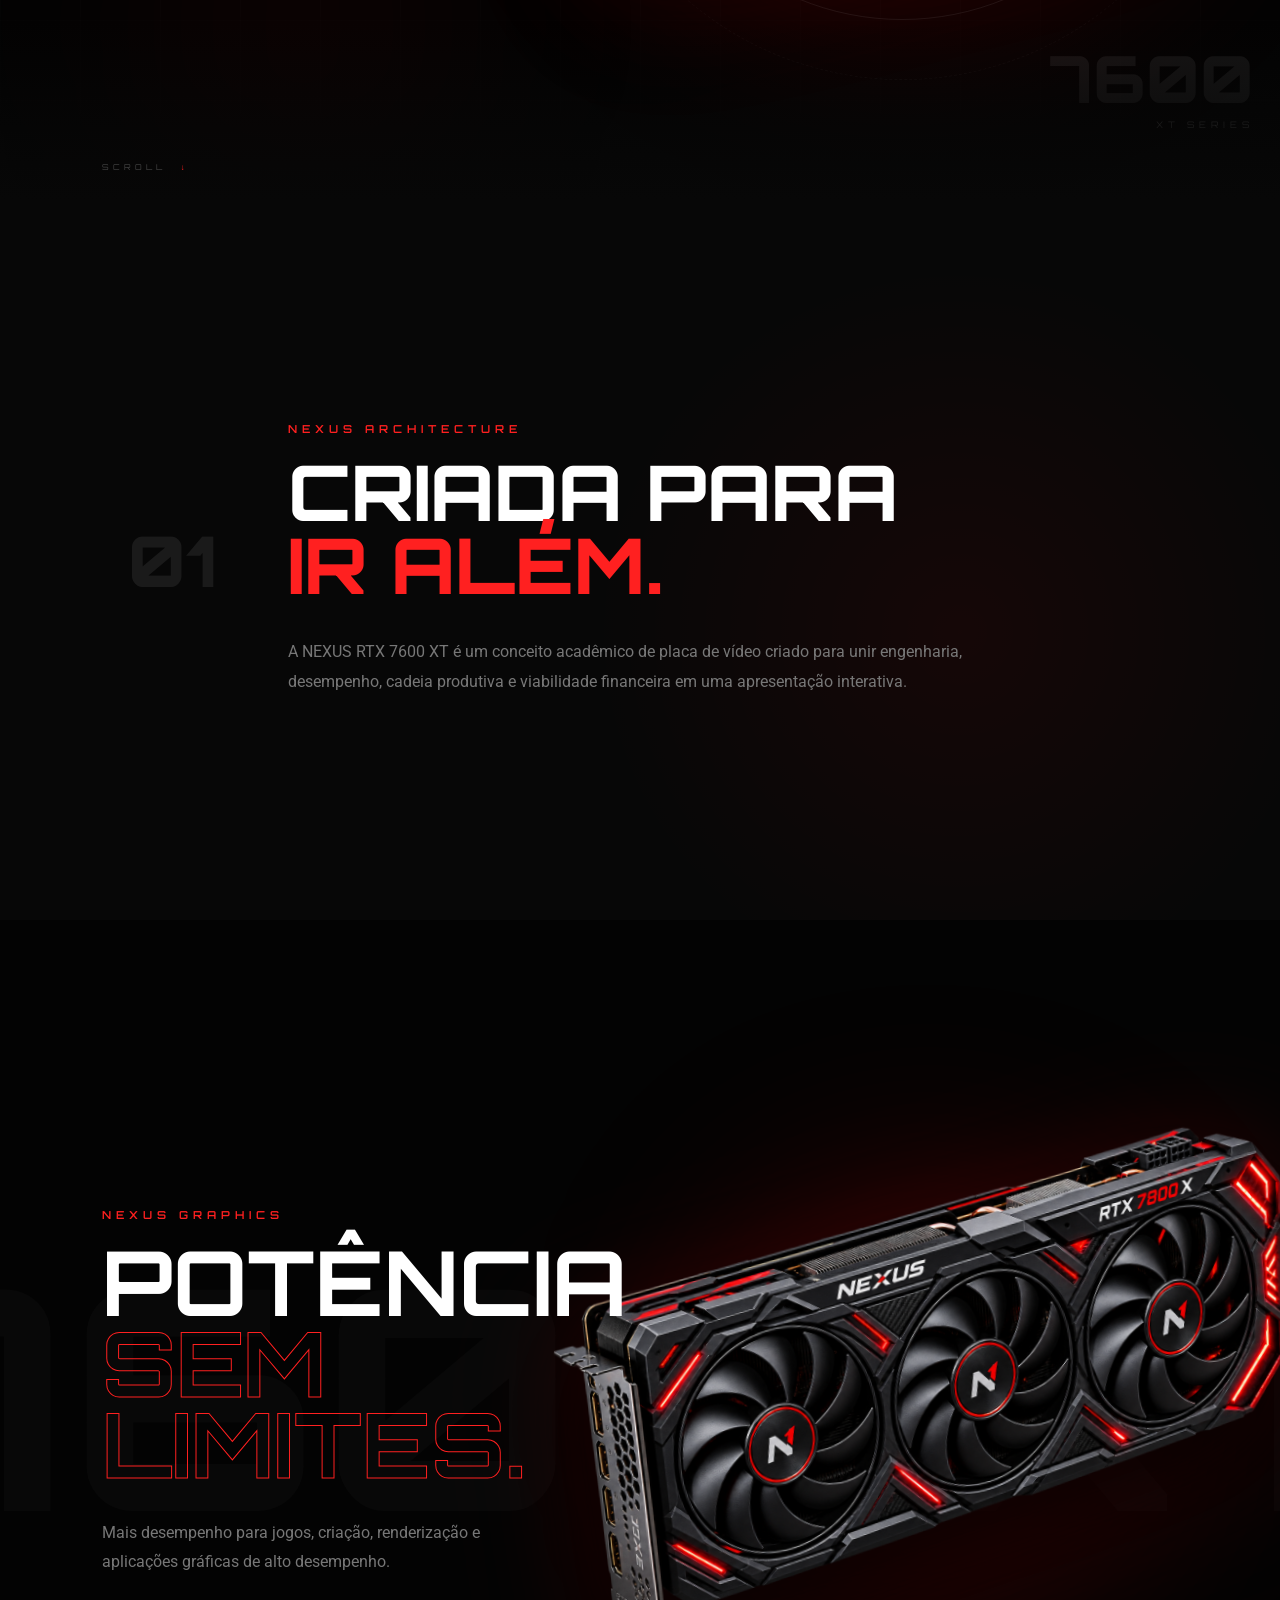
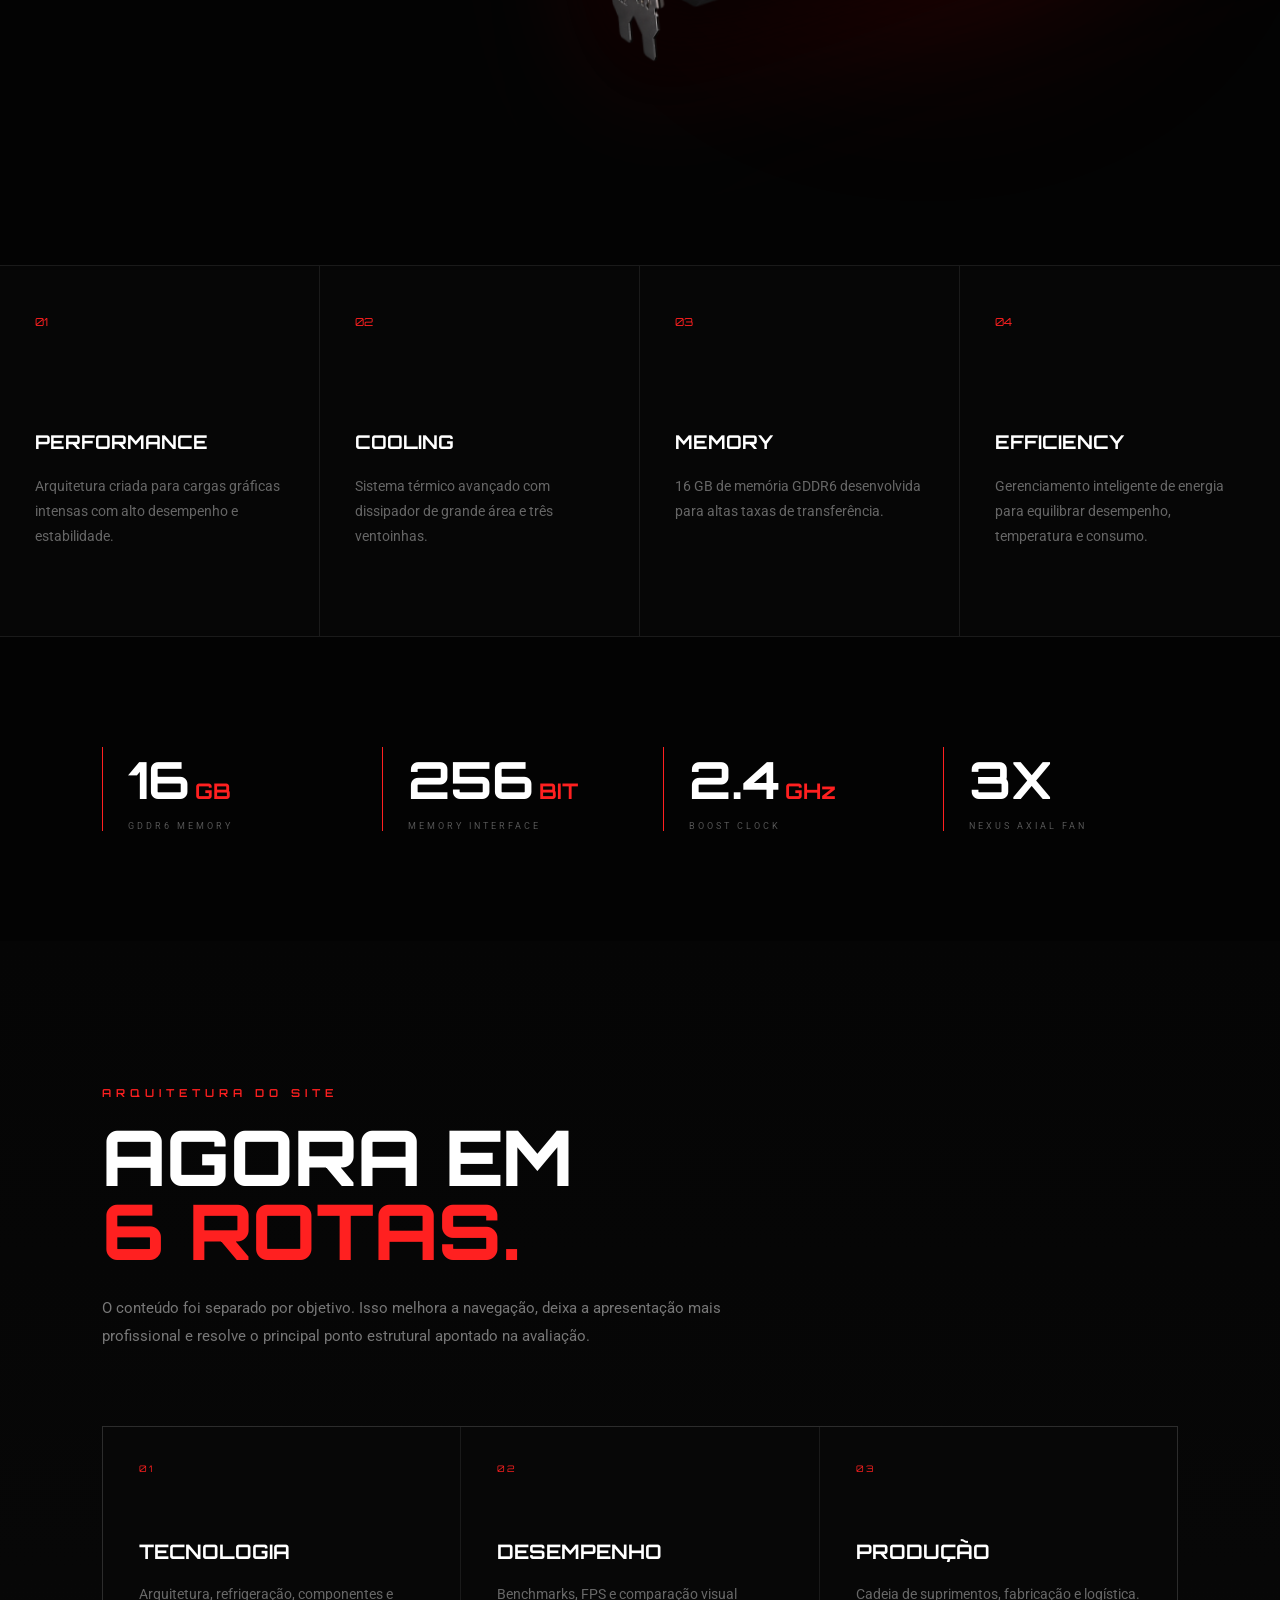
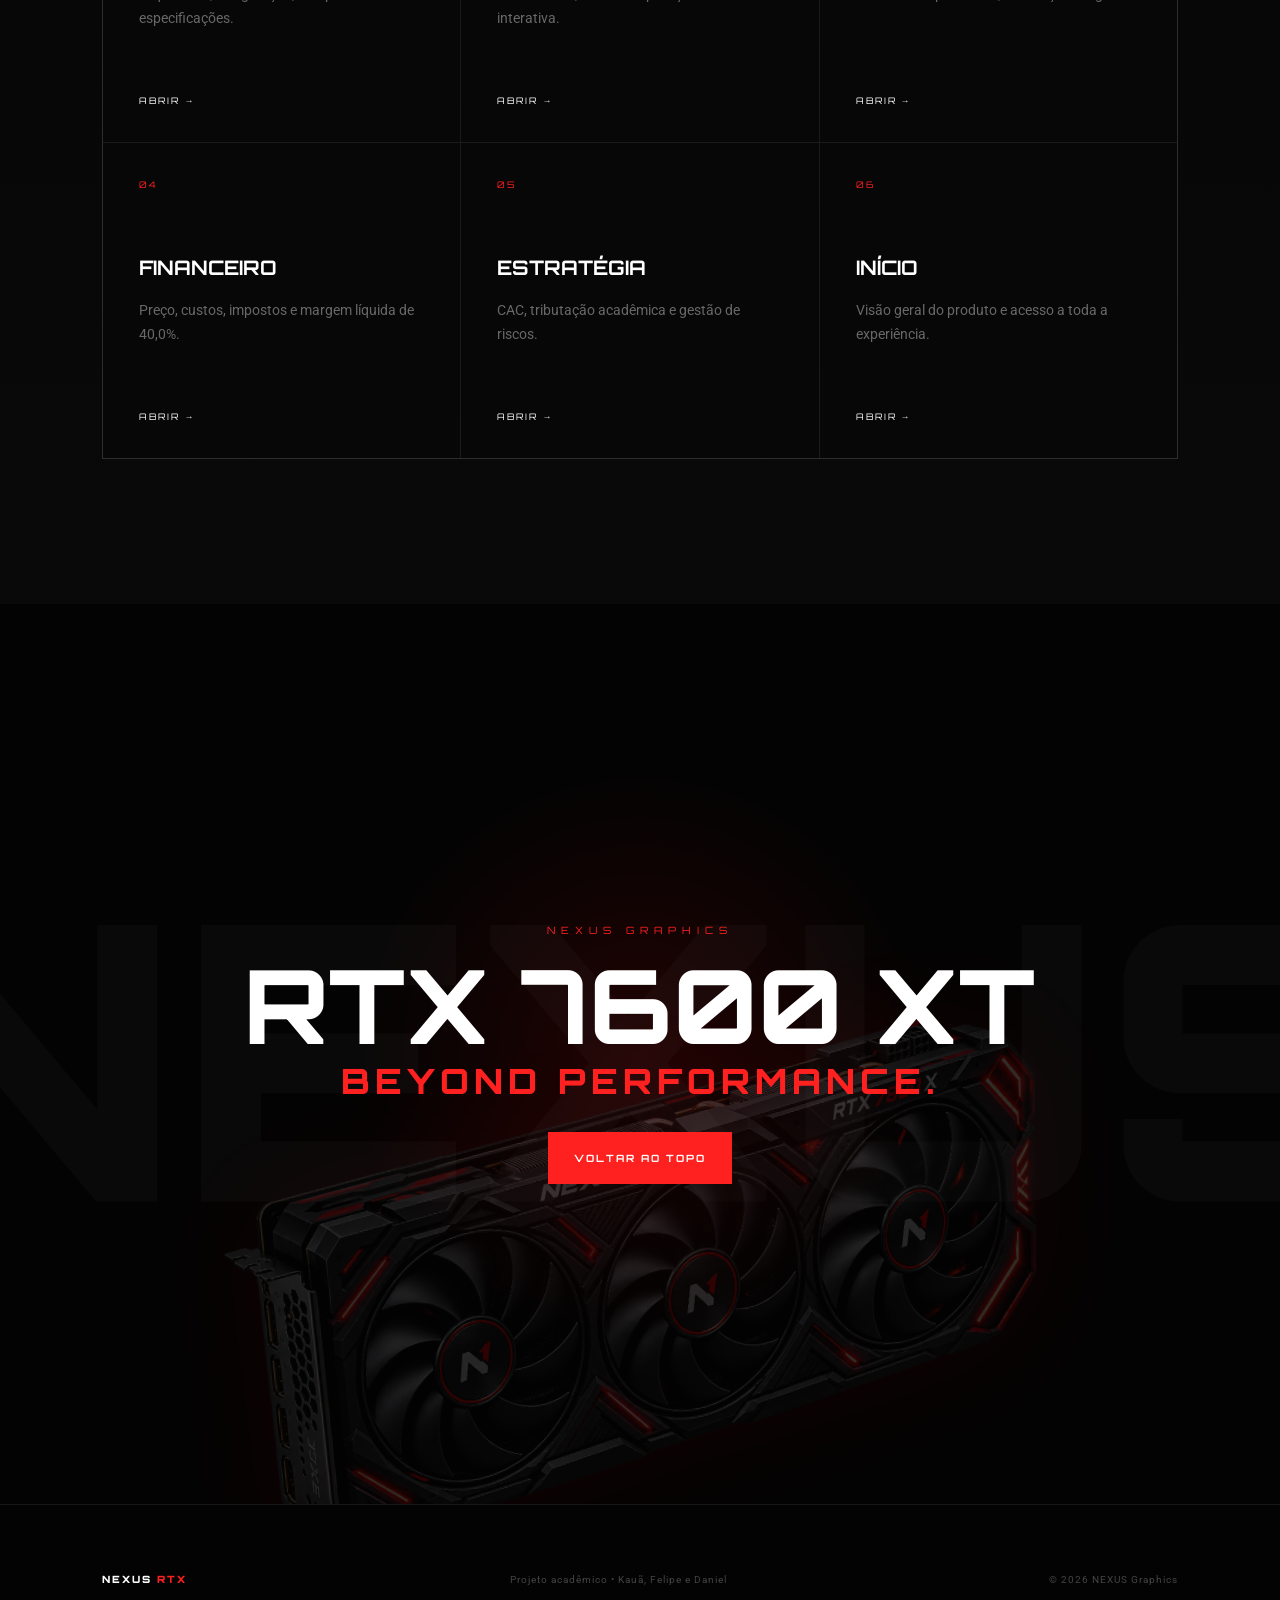
==== commit 9a3f9fc8: "Add files via upload" ====
--- a/index.html
+++ b/index.html
@@ -2,29 +2,17 @@
 <html lang="pt-BR">
 
 <head>
-
     <meta charset="UTF-8">
-
-    <meta
-        name="viewport"
-        content="width=device-width, initial-scale=1.0"
-    >
-
-    <title>
-        NEXUS RTX 7800 X | Beyond Performance
-    </title>
+    <meta name="viewport" content="width=device-width, initial-scale=1.0">
+
+    <title>NEXUS RTX 7600 XT | Beyond Performance</title>
 
     <meta
         name="description"
-        content="NEXUS RTX 7800 X - desempenho, engenharia e tecnologia de próxima geração."
+        content="Projeto acadêmico NEXUS RTX 7600 XT com tecnologia, benchmarks, produção e modelo financeiro."
     >
 
-    <!-- GOOGLE FONTS -->
-
-    <link
-        rel="preconnect"
-        href="https://fonts.googleapis.com"
-    >
+    <link rel="preconnect" href="https://fonts.googleapis.com">
 
     <link
         rel="preconnect"
@@ -37,347 +25,325 @@
         rel="stylesheet"
     >
 
-    <!-- CSS -->
-
-    <link
-        rel="stylesheet"
-        href="style.css"
-    >
-
+    <link rel="stylesheet" href="style.css">
 </head>
 
-<!-- =====================================================
-     NEXUS CINEMATIC INTRO
-====================================================== -->
-
-<section
-    class="nexus-cinematic-intro"
-    id="nexusCinematicIntro"
->
-
-    <!-- FUNDO -->
-    <div class="nexus-cinema-background">
-
-        <div class="nexus-cinema-grid"></div>
-
-        <div class="nexus-cinema-glow"></div>
-
-        <div class="nexus-cinema-particles"></div>
-
-    </div>
-
-
-    <!-- BOTÃO PULAR -->
-    <button
-        class="nexus-intro-skip"
-        id="nexusSkipIntro"
-        type="button"
-    >
-        PULAR INTRODUÇÃO
-    </button>
-
-
-    <!-- =============================================
-         TELA INICIAL
-    ============================================== -->
-
-    <div
-        class="nexus-intro-start"
-        id="nexusIntroStart"
-    >
-
-        <div class="nexus-intro-start-content">
-
-            <span class="nexus-intro-small">
-                NEXUS GRAPHICS SYSTEM
-            </span>
-
-
-            <h1>
-                NEXUS
-            </h1>
-
-
-            <h2>
-                RTX
-                <strong>7800 X</strong>
-            </h2>
-
-
-            <p>
-                A próxima geração começa agora.
-            </p>
-
-
-            <button
-                class="nexus-start-button"
-                id="nexusStartExperience"
-                type="button"
-            >
-
-                <span>
-                    INICIAR EXPERIÊNCIA
-                </span>
-
-                <i>
-                    →
-                </i>
-
-            </button>
-
-        </div>
-
-    </div>
-
-
-
-    <!-- =============================================
-         ANIMAÇÃO
-    ============================================== -->
-
-    <div class="nexus-intro-movie">
-
-
-        <!-- TEXTO DE SISTEMA -->
-
-        <div class="nexus-cinema-system">
-
-            <span class="nexus-system-title">
-                NEXUS SYSTEM
-            </span>
-
-
-            <div
-                class="nexus-system-line nexus-system-line-1"
-            >
-                <i></i>
-
-                INITIALIZING GRAPHICS CORE
-            </div>
-
-
-            <div
-                class="nexus-system-line nexus-system-line-2"
-            >
-                <i></i>
-
-                MEMORY LINK: 16 GB GDDR6
-            </div>
-
-
-            <div
-                class="nexus-system-line nexus-system-line-3"
-            >
-                <i></i>
-
-                FUSION CORE ONLINE
-            </div>
-
-        </div>
-
-
-
-        <!-- TEXTO GIGANTE -->
-
-        <div class="nexus-cinema-background-text">
-            NEXUS
-        </div>
-
-
-
-        <!-- CÍRCULOS -->
-
-        <div class="nexus-cinema-ring ring-cinema-1"></div>
-
-        <div class="nexus-cinema-ring ring-cinema-2"></div>
-
-        <div class="nexus-cinema-ring ring-cinema-3"></div>
-
-
-
-        <!-- LUZ ATRÁS DA GPU -->
-
-        <div class="nexus-cinematic-gpu-light"></div>
-
-
-
-        <!-- GPU -->
-
-        <div class="nexus-cinematic-gpu">
-
-            <img
-                src="gpu-01.png"
-                alt="NEXUS RTX 7800 X"
-                draggable="false"
-            >
-
-        </div>
-
-
-
-        <!-- SCANNER -->
-
-        <div class="nexus-cinematic-scanner"></div>
-
-
-
-        <!-- ESPECIFICAÇÕES -->
-
-        <div class="nexus-cinematic-specs">
-
-            <div class="nexus-cinema-spec cinema-spec-1">
-
-                <span>
-                    ARCHITECTURE
-                </span>
-
-                <strong>
-                    FUSION CORE
-                </strong>
-
-            </div>
-
-
-            <div class="nexus-cinema-spec cinema-spec-2">
-
-                <span>
-                    MEMORY
-                </span>
-
-                <strong>
-                    16 GB GDDR6
-                </strong>
-
-            </div>
-
-
-            <div class="nexus-cinema-spec cinema-spec-3">
-
-                <span>
-                    BOOST CLOCK
-                </span>
-
-                <strong>
-                    2.4 GHz
-                </strong>
-
-            </div>
-
-        </div>
-
-
-
-        <!-- TÍTULO FINAL -->
-
-        <div class="nexus-cinematic-final">
-
-            <span>
-                NEXUS
-            </span>
-
-            <h2>
-                RTX 7800
-                <strong>X</strong>
-            </h2>
-
-            <div class="nexus-system-ready">
-
-                <i></i>
-
-                SYSTEM READY
-
-            </div>
-
-        </div>
-
-    </div>
-
-
-
-    <!-- =============================================
-         FINAL DA INTRO
-    ============================================== -->
-
-    <div class="nexus-intro-scroll">
-
-        <span>
-            EXPLORE A NEXUS RTX 7800 X
-        </span>
-
-        <div class="nexus-scroll-mouse">
-
-            <i></i>
-
-        </div>
-
-        <small>
-            ROLAR PARA CONTINUAR
-        </small>
-
-    </div>
-
-</section>
-
-
-<body>
+
+<body class="mp-page mp-home" data-page="index">
 
 
     <!-- =====================================================
-         HEADER
+         MENU
     ====================================================== -->
 
-    <header id="header">
-
-        <a
-            href="#inicio"
-            class="logo"
-        >
-            NEXUS
-            <span>RTX</span>
+    <header id="header" class="mp-header">
+
+        <a href="index.html" class="logo">
+            NEXUS <span>RTX</span>
         </a>
 
-
-        <nav>
-
-            <a href="#inicio">
+        <nav id="mainNav" aria-label="Navegação principal">
+
+            <a href="index.html" class="active">
                 Início
             </a>
 
-            <a href="#produto">
+            <a href="tecnologia.html">
                 Tecnologia
             </a>
 
-            <a href="#componentes">
-                Engenharia
-            </a>
-
-            <a href="#producao">
+            <a href="desempenho.html">
+                Desempenho
+            </a>
+
+            <a href="producao.html">
                 Produção
             </a>
 
-            <a href="#lucro">
-                Viabilidade
-            </a>
-
-            <a href="#fps">
-                FPS
-            </a>
-
-            <a href="#especificacoes">
-                Specs
+            <a href="financeiro.html">
+                Financeiro
+            </a>
+
+            <a href="estrategia.html">
+                Estratégia
             </a>
 
         </nav>
-
 
         <button
             class="menu-btn"
+            id="menuBtn"
             aria-label="Abrir menu"
+            aria-expanded="false"
         >
             ☰
         </button>
 
     </header>
+
+
+
+    <!-- =====================================================
+         INTRO CINEMATOGRÁFICA
+    ====================================================== -->
+
+    <section
+        class="nexus-cinematic-intro"
+        id="nexusCinematicIntro"
+    >
+
+        <div class="nexus-cinema-background">
+
+            <div class="nexus-cinema-grid"></div>
+
+            <div class="nexus-cinema-glow"></div>
+
+            <div class="nexus-cinema-particles"></div>
+
+        </div>
+
+
+        <button
+            class="nexus-intro-skip"
+            id="nexusSkipIntro"
+            type="button"
+        >
+            PULAR INTRODUÇÃO
+        </button>
+
+
+
+        <!-- TELA INICIAL -->
+
+        <div
+            class="nexus-intro-start"
+            id="nexusIntroStart"
+        >
+
+            <div class="nexus-intro-start-content">
+
+                <span class="nexus-intro-small">
+                    NEXUS GRAPHICS SYSTEM
+                </span>
+
+                <h1>
+                    NEXUS
+                </h1>
+
+                <h2>
+                    RTX
+                    <strong>7600 XT</strong>
+                </h2>
+
+                <p>
+                    A próxima geração começa agora.
+                </p>
+
+
+                <button
+                    class="nexus-start-button"
+                    id="nexusStartExperience"
+                    type="button"
+                >
+
+                    <span>
+                        INICIAR EXPERIÊNCIA
+                    </span>
+
+                    <i>
+                        →
+                    </i>
+
+                </button>
+
+            </div>
+
+        </div>
+
+
+
+        <!-- ANIMAÇÃO -->
+
+        <div class="nexus-intro-movie">
+
+
+            <div class="nexus-cinema-system">
+
+                <span class="nexus-system-title">
+                    NEXUS SYSTEM
+                </span>
+
+
+                <div
+                    class="nexus-system-line nexus-system-line-1"
+                >
+
+                    <i></i>
+
+                    INITIALIZING GRAPHICS CORE
+
+                </div>
+
+
+                <div
+                    class="nexus-system-line nexus-system-line-2"
+                >
+
+                    <i></i>
+
+                    MEMORY LINK: 16 GB GDDR6
+
+                </div>
+
+
+                <div
+                    class="nexus-system-line nexus-system-line-3"
+                >
+
+                    <i></i>
+
+                    FUSION CORE ONLINE
+
+                </div>
+
+            </div>
+
+
+
+            <div class="nexus-cinema-background-text">
+                NEXUS
+            </div>
+
+
+
+            <div class="nexus-cinema-ring ring-cinema-1"></div>
+
+            <div class="nexus-cinema-ring ring-cinema-2"></div>
+
+            <div class="nexus-cinema-ring ring-cinema-3"></div>
+
+
+
+            <div class="nexus-cinematic-gpu-light"></div>
+
+
+
+            <div class="nexus-cinematic-gpu">
+
+                <img
+                    src="gpu-01.png"
+                    alt="NEXUS RTX 7600 XT"
+                    draggable="false"
+                >
+
+            </div>
+
+
+
+            <div class="nexus-cinematic-scanner"></div>
+
+
+
+            <!-- ESPECIFICAÇÕES -->
+
+            <div class="nexus-cinematic-specs">
+
+
+                <div class="nexus-cinema-spec cinema-spec-1">
+
+                    <span>
+                        ARCHITECTURE
+                    </span>
+
+                    <strong>
+                        FUSION CORE
+                    </strong>
+
+                </div>
+
+
+                <div class="nexus-cinema-spec cinema-spec-2">
+
+                    <span>
+                        MEMORY
+                    </span>
+
+                    <strong>
+                        16 GB GDDR6
+                    </strong>
+
+                </div>
+
+
+                <div class="nexus-cinema-spec cinema-spec-3">
+
+                    <span>
+                        BOOST CLOCK
+                    </span>
+
+                    <strong>
+                        2.4 GHz
+                    </strong>
+
+                </div>
+
+
+            </div>
+
+
+
+            <!-- FINAL INTRO -->
+
+            <div class="nexus-cinematic-final">
+
+                <span>
+                    NEXUS
+                </span>
+
+                <h2>
+
+                    RTX 7600
+
+                    <strong>
+                        X
+                    </strong>
+
+                </h2>
+
+
+                <div class="nexus-system-ready">
+
+                    <i></i>
+
+                    SYSTEM READY
+
+                </div>
+
+            </div>
+
+
+        </div>
+
+
+
+        <div class="nexus-intro-scroll">
+
+            <span>
+                EXPLORE A NEXUS RTX 7600 XT
+            </span>
+
+            <div class="nexus-scroll-mouse">
+                <i></i>
+            </div>
+
+            <small>
+                ROLAR PARA CONTINUAR
+            </small>
+
+        </div>
+
+
+    </section>
 
 
 
@@ -401,6 +367,7 @@
         </div>
 
 
+
         <div class="hero-content">
 
             <p class="mini-title">
@@ -413,7 +380,7 @@
                 NEXUS
 
                 <span>
-                    RTX 7800 X
+                    RTX 7600 XT
                 </span>
 
             </h1>
@@ -433,27 +400,28 @@
             <div class="hero-buttons">
 
                 <a
-                    href="#produto"
                     class="btn primary"
+                    href="tecnologia.html"
                 >
-                    DESCUBRA A RTX
+                    EXPLORAR TECNOLOGIA
                 </a>
 
 
                 <a
-                    href="#componentes"
                     class="btn secondary"
+                    href="desempenho.html"
                 >
-                    VER ENGENHARIA
+                    VER BENCHMARKS
                 </a>
 
             </div>
 
-        </div>
-
-
-
-        <!-- PLACA PRINCIPAL -->
+
+        </div>
+
+
+
+        <!-- GPU PRINCIPAL -->
 
         <div class="hero-product">
 
@@ -466,7 +434,7 @@
 
             <img
                 src="image.png"
-                alt="NEXUS RTX 7800 X"
+                alt="NEXUS RTX 7600 XT"
             >
 
         </div>
@@ -476,11 +444,11 @@
         <div class="hero-side-text">
 
             <span>
-                7800
+                7600
             </span>
 
             <small>
-                X SERIES
+                XT SERIES
             </small>
 
         </div>
@@ -490,9 +458,12 @@
 
             SCROLL
 
-            <span>↓</span>
-
-        </div>
+            <span>
+                ↓
+            </span>
+
+        </div>
+
 
     </section>
 
@@ -532,13 +503,10 @@
 
             <p>
 
-                A NEXUS RTX 7800 X nasceu com uma proposta
-                simples: entregar potência sem comprometer
-                eficiência.
-
-                Cada parte da placa foi desenvolvida para
-                trabalhar em conjunto, permitindo maior
-                desempenho, estabilidade e controle térmico.
+                A NEXUS RTX 7600 XT é um conceito acadêmico
+                de placa de vídeo criado para unir engenharia,
+                desempenho, cadeia produtiva e viabilidade
+                financeira em uma apresentação interativa.
 
             </p>
 
@@ -555,7 +523,7 @@
     <section class="showcase">
 
         <div class="showcase-bg">
-            7800 X
+            7600 XT
         </div>
 
 
@@ -585,17 +553,18 @@
 
             </p>
 
-        </div>
+
+        </div>
+
 
 
         <div class="showcase-image">
 
             <div class="showcase-glow"></div>
-
 
             <img
                 src="image.png"
-                alt="NEXUS RTX 7800 X"
+                alt="NEXUS RTX 7600 XT"
             >
 
         </div>
@@ -605,77 +574,98 @@
 
 
     <!-- =====================================================
-         FEATURES
+         DESTAQUES
     ====================================================== -->
 
     <section class="features">
 
+
         <article class="feature">
 
-            <span>01</span>
+            <span>
+                01
+            </span>
 
             <h3>
                 PERFORMANCE
             </h3>
 
             <p>
+
                 Arquitetura criada para cargas
                 gráficas intensas com alto desempenho
                 e estabilidade.
+
             </p>
 
         </article>
 
 
+
         <article class="feature">
 
-            <span>02</span>
+            <span>
+                02
+            </span>
 
             <h3>
                 COOLING
             </h3>
 
             <p>
+
                 Sistema térmico avançado com
                 dissipador de grande área e
                 três ventoinhas.
+
             </p>
 
         </article>
 
 
+
         <article class="feature">
 
-            <span>03</span>
+            <span>
+                03
+            </span>
 
             <h3>
                 MEMORY
             </h3>
 
             <p>
+
                 16 GB de memória GDDR6
                 desenvolvida para altas taxas
                 de transferência.
+
             </p>
 
         </article>
 
 
+
         <article class="feature">
 
-            <span>04</span>
+            <span>
+                04
+            </span>
 
             <h3>
                 EFFICIENCY
             </h3>
 
             <p>
+
                 Gerenciamento inteligente de energia
                 para equilibrar desempenho,
                 temperatura e consumo.
+
             </p>
 
         </article>
+
 
     </section>
 
@@ -687,6 +677,7 @@
 
     <section class="numbers">
 
+
         <div class="number">
 
             <strong>
@@ -706,6 +697,7 @@
         </div>
 
 
+
         <div class="number">
 
             <strong>
@@ -725,6 +717,7 @@
         </div>
 
 
+
         <div class="number">
 
             <strong>
@@ -742,6 +735,7 @@
             </p>
 
         </div>
+
 
 
         <div class="number">
@@ -756,1522 +750,210 @@
 
         </div>
 
+
     </section>
 
+
+
     <!-- =====================================================
-         GPU DESMONTANDO NO SCROLL
+         6 PÁGINAS
     ====================================================== -->
 
-    <section
-        class="gpu-scroll-section"
-        id="componentes"
-    >
-
-        <div class="gpu-sticky">
-
-            <div class="gpu-scroll-info">
-
-                <p class="red-title">
-                    ENGENHARIA NEXUS
+    <section class="mp-routes">
+
+
+        <div class="mp-section-head mp-reveal">
+
+            <p class="red-title">
+                ARQUITETURA DO SITE
+            </p>
+
+
+            <h2>
+
+                AGORA EM
+
+                <span>
+                    6 ROTAS.
+                </span>
+
+            </h2>
+
+
+            <p>
+
+                O conteúdo foi separado por objetivo.
+
+                Isso melhora a navegação, deixa a apresentação
+                mais profissional e resolve o principal ponto
+                estrutural apontado na avaliação.
+
+            </p>
+
+        </div>
+
+
+
+        <div class="mp-route-grid">
+
+
+            <a
+                class="mp-route-card mp-reveal"
+                href="tecnologia.html"
+            >
+
+                <small>
+                    01
+                </small>
+
+                <h3>
+                    TECNOLOGIA
+                </h3>
+
+                <p>
+                    Arquitetura, refrigeração,
+                    componentes e especificações.
                 </p>
 
-                <h2>
-                    POR DENTRO DA
-                    <span>RTX 7800 X.</span>
-                </h2>
-
-                <div class="gpu-stage">
-
-                    <span id="gpuStageNumber">
-                        01 / 05
-                    </span>
-
-                    <h3 id="gpuStageTitle">
-                        ESTRUTURA COMPLETA
-                    </h3>
-
-                    <p id="gpuStageDescription">
-                        A NEXUS RTX 7800 X em sua forma completamente montada.
-                    </p>
-
-                </div>
-
-            </div>
-
-            <div class="gpu-scroll-visual">
-
-                <div class="gpu-scroll-glow"></div>
-
-                <div class="gpu-big-text">
-                    NEXUS
-                </div>
-
-                <img
-                    id="gpuScrollImage"
-                    src="gpu-01.png"
-                    alt="NEXUS RTX 7800 X sendo desmontada"
-                    draggable="false"
-                >
-
-            </div>
-
-            <div class="gpu-scroll-progress">
-
-                <div class="gpu-progress-labels">
-                    <span>FECHADA</span>
-                    <span>ENGENHARIA INTERNA</span>
-                </div>
-
-                <div class="gpu-progress-track">
-
-                    <div
-                        class="gpu-progress-fill"
-                        id="gpuProgressFill"
-                    ></div>
-
-                    <div
-                        class="gpu-progress-point"
-                        id="gpuProgressPoint"
-                    ></div>
-
-                </div>
-
-                <span
-                    class="gpu-progress-number"
-                    id="gpuProgressText"
-                >
-                    0%
-                </span>
-
-            </div>
-
-            <div class="gpu-scroll-hint">
-                ROLE PARA DESMONTAR
-                <span>↓</span>
-            </div>
-
-        </div>
-
-    </section>
-
-    <!-- =====================================================
-         MATERIAIS E COMPONENTES
-    ====================================================== -->
-
-    <section class="materials">
-
-        <div class="materials-header">
-
-            <p class="red-title">
-                CONSTRUÇÃO
-            </p>
-
-            <h2>
-                CADA PEÇA TEM
-                <span>UMA FUNÇÃO.</span>
-            </h2>
-
-        </div>
-
-        <div class="materials-grid">
-
-            <article class="material-card">
-                <span>01</span>
-                <h3>GPU</h3>
-                <strong>SILÍCIO</strong>
-                <p>Responsável pelo processamento gráfico da placa.</p>
-            </article>
-
-            <article class="material-card">
-                <span>02</span>
-                <h3>VRAM</h3>
-                <strong>SEMICONDUTORES</strong>
-                <p>Armazena os dados gráficos usados pela GPU.</p>
-            </article>
-
-            <article class="material-card">
-                <span>03</span>
-                <h3>DISSIPADOR</h3>
-                <strong>ALUMÍNIO + COBRE</strong>
-                <p>Remove e distribui o calor produzido pelo chip.</p>
-            </article>
-
-            <article class="material-card">
-                <span>04</span>
-                <h3>PCB</h3>
-                <strong>FIBRA + COBRE</strong>
-                <p>Interliga eletricamente todos os componentes.</p>
-            </article>
-
-            <article class="material-card">
-                <span>05</span>
-                <h3>FANS</h3>
-                <strong>POLÍMERO</strong>
-                <p>Forçam a passagem de ar pelo dissipador.</p>
-            </article>
-
-            <article class="material-card">
-                <span>06</span>
-                <h3>HEATPIPES</h3>
-                <strong>COBRE</strong>
-                <p>Transportam o calor rapidamente para o dissipador.</p>
-            </article>
-
-        </div>
-
-    </section>
-
-
-
-
-
-
-    <!-- =====================================================
-     NEXUS FUSION CORE
-     COLE ESTE BLOCO ANTES DA SEÇÃO PRODUÇÃO
-====================================================== -->
-
-<section class="nx-fusion" id="nexusFusion">
-
-    <div class="nx-fusion-bg">FUSION</div>
-
-    <div class="nx-fusion-header">
-        <p class="red-title">NEXUS ARCHITECTURE</p>
-
-        <h2>
-            O CORAÇÃO DA
-            <span>RTX 7800 X.</span>
-        </h2>
-
-        <p>
-            No centro da arquitetura está o NEXUS Fusion Core,
-            desenvolvido para concentrar processamento gráfico,
-            memória de alta velocidade e gerenciamento inteligente
-            de energia em uma única plataforma.
-        </p>
-    </div>
-
-    <div class="nx-fusion-stage">
-
-        <div class="nx-core-orbit nx-core-orbit-one"></div>
-        <div class="nx-core-orbit nx-core-orbit-two"></div>
-        <div class="nx-core-orbit nx-core-orbit-three"></div>
-
-        <div class="nx-core-lines"></div>
-
-        <div class="nx-core-chip">
-            <span>NEXUS</span>
-            <strong>FUSION</strong>
-            <small>GRAPHICS CORE</small>
-        </div>
-
-        <div class="nx-core-stat nx-core-stat-1">
-            <strong data-count="7424">0</strong>
-            <span>STREAM PROCESSORS</span>
-        </div>
-
-        <div class="nx-core-stat nx-core-stat-2">
-            <strong data-count="2.4" data-decimals="1" data-suffix=" GHz">0</strong>
-            <span>BOOST CLOCK</span>
-        </div>
-
-        <div class="nx-core-stat nx-core-stat-3">
-            <strong data-count="16" data-suffix=" GB">0</strong>
-            <span>GDDR6 MEMORY</span>
-        </div>
-
-        <div class="nx-core-stat nx-core-stat-4">
-            <strong data-count="256" data-suffix="-BIT">0</strong>
-            <span>MEMORY BUS</span>
-        </div>
-
-    </div>
-
-    <div class="nx-fusion-footer">
-        <span></span>
-        NEXUS FUSION ARCHITECTURE
-        <span></span>
-    </div>
-
-</section>
-
-
-<!-- =====================================================
-     NEXUS CONTROL
-====================================================== -->
-
-<section class="nx-control is-off" id="nexusControl">
-
-    <div class="nx-control-header">
-
-        <div>
-            <p class="red-title">NEXUS CONTROL</p>
-
-            <h2>
-                CONTROLE
-                <span>TOTAL.</span>
-            </h2>
-
-            <p>
-                Ajuste o perfil de desempenho, velocidade das ventoinhas,
-                limite de potência e iluminação da RTX 7800 X.
-            </p>
-        </div>
-
-        <button class="nx-power-button" id="nxPowerButton" type="button">
-            <i></i>
-            <span>POWER OFF</span>
-        </button>
-
-    </div>
-
-    <div class="nx-control-grid">
-
-        <div class="nx-control-gpu-panel">
-
-            <div class="nx-status-line">
-                <span class="nx-status-dot"></span>
-                <strong id="nxStatusText">SYSTEM OFFLINE</strong>
-            </div>
-
-            <div class="nx-gpu-model">
-
-                <div class="nx-gpu-topline">
-                    <span>NEXUS</span>
-                    <strong>RTX 7800 X</strong>
-                </div>
-
-                <div class="nx-gpu-fans">
-
-                    <div class="nx-fan-shell">
-                        <div class="nx-fan-rotor">
-                            <i></i><i></i><i></i><i></i><i></i><i></i><i></i><i></i>
-                            <span>N</span>
-                        </div>
-                    </div>
-
-                    <div class="nx-fan-shell">
-                        <div class="nx-fan-rotor">
-                            <i></i><i></i><i></i><i></i><i></i><i></i><i></i><i></i>
-                            <span>N</span>
-                        </div>
-                    </div>
-
-                    <div class="nx-fan-shell">
-                        <div class="nx-fan-rotor">
-                            <i></i><i></i><i></i><i></i><i></i><i></i><i></i><i></i>
-                            <span>N</span>
-                        </div>
-                    </div>
-
-                </div>
-
-                <div class="nx-gpu-led"></div>
-
-            </div>
-
-            <div class="nx-mode-selector">
-                <button class="nx-mode-btn" data-mode="silent" type="button">SILENT</button>
-                <button class="nx-mode-btn active" data-mode="balanced" type="button">BALANCED</button>
-                <button class="nx-mode-btn" data-mode="extreme" type="button">EXTREME</button>
-            </div>
-
-        </div>
-
-        <div class="nx-telemetry-panel">
-
-            <div class="nx-telemetry-grid">
-
-                <div class="nx-telemetry-card">
-                    <span>GPU LOAD</span>
-                    <strong id="nxLoadValue">0%</strong>
-                    <small>PROCESSAMENTO</small>
-                </div>
-
-                <div class="nx-telemetry-card nx-temp-card">
-                    <span>TEMPERATURE</span>
-                    <strong id="nxTempValue">28°C</strong>
-                    <small>CORE SENSOR</small>
-                </div>
-
-                <div class="nx-telemetry-card">
-                    <span>CORE CLOCK</span>
-                    <strong id="nxClockValue">0 MHz</strong>
-                    <small>FUSION CORE</small>
-                </div>
-
-                <div class="nx-telemetry-card">
-                    <span>MEMORY</span>
-                    <strong id="nxMemoryValue">--</strong>
-                    <small>GDDR6</small>
-                </div>
-
-                <div class="nx-telemetry-card">
-                    <span>FAN SPEED</span>
-                    <strong id="nxRpmValue">0 RPM</strong>
-                    <small>TRIPLE AXIAL</small>
-                </div>
-
-                <div class="nx-telemetry-card nx-fps-card">
-                    <span>PERFORMANCE</span>
-                    <strong id="nxFpsValue">-- FPS</strong>
-                    <small>SIMULAÇÃO</small>
-                </div>
-
-            </div>
-
-            <div class="nx-chart-card">
-
-                <div class="nx-chart-head">
-                    <div>
-                        <span>TEMPERATURA</span>
-                        <strong>MONITORAMENTO EM TEMPO REAL</strong>
-                    </div>
-
-                    <small>25°C — 80°C</small>
-                </div>
-
-                <canvas id="nxTempChart"></canvas>
-
-            </div>
-
-        </div>
-
-    </div>
-
-    <div class="nx-settings-grid">
-
-        <div class="nx-setting-card">
-            <div class="nx-setting-head">
-                <div>
-                    <span>FAN CONTROL</span>
-                    <strong>VELOCIDADE DAS FANS</strong>
-                </div>
-                <b id="nxFanSliderValue">56%</b>
-            </div>
-
-            <input
-                id="nxFanSlider"
-                class="nx-range"
-                type="range"
-                min="20"
-                max="100"
-                value="56"
+                <span>
+                    ABRIR →
+                </span>
+
+            </a>
+
+
+
+            <a
+                class="mp-route-card mp-reveal"
+                href="desempenho.html"
             >
-        </div>
-
-        <div class="nx-setting-card">
-            <div class="nx-setting-head">
-                <div>
-                    <span>POWER LIMIT</span>
-                    <strong>LIMITE DE POTÊNCIA</strong>
-                </div>
-                <b id="nxPowerSliderValue">92%</b>
-            </div>
-
-            <input
-                id="nxPowerSlider"
-                class="nx-range"
-                type="range"
-                min="70"
-                max="120"
-                value="92"
+
+                <small>
+                    02
+                </small>
+
+                <h3>
+                    DESEMPENHO
+                </h3>
+
+                <p>
+                    Benchmarks, FPS e comparação
+                    visual interativa.
+                </p>
+
+                <span>
+                    ABRIR →
+                </span>
+
+            </a>
+
+
+
+            <a
+                class="mp-route-card mp-reveal"
+                href="producao.html"
             >
-        </div>
-
-        <div class="nx-setting-card nx-lighting-card">
-
-            <div class="nx-setting-head">
-                <div>
-                    <span>NEXUS LIGHTING</span>
-                    <strong>ILUMINAÇÃO</strong>
-                </div>
-            </div>
-
-            <div class="nx-lighting-options">
-                <button class="nx-light-btn active" data-color="#ff2020" style="--swatch:#ff2020" type="button" aria-label="Vermelho"></button>
-                <button class="nx-light-btn" data-color="#2f7bff" style="--swatch:#2f7bff" type="button" aria-label="Azul"></button>
-                <button class="nx-light-btn" data-color="#a64dff" style="--swatch:#a64dff" type="button" aria-label="Roxo"></button>
-                <button class="nx-light-btn" data-color="#00e5a8" style="--swatch:#00e5a8" type="button" aria-label="Verde"></button>
-                <button class="nx-light-btn" data-color="#ffffff" style="--swatch:#ffffff" type="button" aria-label="Branco"></button>
-            </div>
-
-        </div>
-
-    </div>
-
-</section>
-
-
-<!-- =====================================================
-     BENCHMARK POR JOGO
-====================================================== -->
-
-<section class="nx-benchmarks" id="nexusBenchmarks">
-
-    <div class="nx-bench-header">
-        <p class="red-title">NEXUS PERFORMANCE LAB</p>
-
-        <h2>
-            ESCOLHA O JOGO.
-            <span>VEJA O DESEMPENHO.</span>
-        </h2>
-
-        <p>
-            Valores conceituais criados para demonstrar a proposta de desempenho
-            da placa fictícia NEXUS RTX 7800 X.
-        </p>
-    </div>
-
-    <div class="nx-game-tabs">
-        <button class="nx-game-btn active" data-game="gta" type="button">GTA V</button>
-        <button class="nx-game-btn" data-game="cyberpunk" type="button">CYBERPUNK</button>
-        <button class="nx-game-btn" data-game="forza" type="button">FORZA HORIZON 5</button>
-        <button class="nx-game-btn" data-game="fortnite" type="button">FORTNITE</button>
-        <button class="nx-game-btn" data-game="warzone" type="button">WARZONE</button>
-    </div>
-
-    <div class="nx-bench-card">
-
-        <div class="nx-bench-title-row">
-            <div>
-                <span>TESTE SELECIONADO</span>
-                <h3 id="nxBenchGameTitle">GTA V ENHANCED</h3>
-            </div>
-
-            <p id="nxBenchGameNote">Preset Muito Alto • simulação conceitual</p>
-        </div>
-
-        <div class="nx-bench-list">
-
-            <div class="nx-bench-row">
-                <div class="nx-bench-resolution">
-                    <span>FULL HD</span>
-                    <strong>1080p</strong>
-                </div>
-
-                <div class="nx-bench-track">
-                    <div class="nx-bench-fill"></div>
-                </div>
-
-                <div class="nx-bench-fps">
-                    <strong>188</strong>
-                    <span>FPS</span>
-                </div>
-            </div>
-
-            <div class="nx-bench-row">
-                <div class="nx-bench-resolution">
-                    <span>QUAD HD</span>
-                    <strong>1440p</strong>
-                </div>
-
-                <div class="nx-bench-track">
-                    <div class="nx-bench-fill"></div>
-                </div>
-
-                <div class="nx-bench-fps">
-                    <strong>144</strong>
-                    <span>FPS</span>
-                </div>
-            </div>
-
-            <div class="nx-bench-row">
-                <div class="nx-bench-resolution">
-                    <span>ULTRA HD</span>
-                    <strong>4K</strong>
-                </div>
-
-                <div class="nx-bench-track">
-                    <div class="nx-bench-fill"></div>
-                </div>
-
-                <div class="nx-bench-fps">
-                    <strong>91</strong>
-                    <span>FPS</span>
-                </div>
-            </div>
-
-        </div>
-
-        <div class="nx-bench-scale">
-            <span>0</span>
-            <span>60</span>
-            <span>120</span>
-            <span>180</span>
-            <span>240 FPS</span>
-        </div>
-
-    </div>
-
-</section>
-
-
-<!-- =====================================================
-     TAMANHO / COMPATIBILIDADE
-====================================================== -->
-
-<section class="nx-dimensions">
-
-    <div class="nx-dimensions-visual">
-
-        <div class="nx-dimension-gpu">
-            <div class="nx-dimension-brand">NEXUS</div>
-            <div class="nx-dimension-fans"><i></i><i></i><i></i></div>
-        </div>
-
-        <div class="nx-size-line nx-size-width">
-            <span>320 mm</span>
-        </div>
-
-        <div class="nx-size-line nx-size-height">
-            <span>135 mm</span>
-        </div>
-
-    </div>
-
-    <div class="nx-dimensions-content">
-        <p class="red-title">COMPATIBILIDADE</p>
-
-        <h2>
-            GRANDE EM
-            <span>DESEMPENHO.</span>
-        </h2>
-
-        <p>
-            Antes da instalação, confira o espaço disponível no gabinete
-            e a capacidade da fonte de alimentação.
-        </p>
-
-        <div class="nx-dimension-specs">
-            <div><span>COMPRIMENTO</span><strong>320 mm</strong></div>
-            <div><span>ALTURA</span><strong>135 mm</strong></div>
-            <div><span>ESPESSURA</span><strong>62 mm</strong></div>
-            <div><span>OCUPAÇÃO</span><strong>3 SLOTS</strong></div>
-            <div><span>FONTE RECOMENDADA</span><strong>750 W</strong></div>
-            <div><span>ALIMENTAÇÃO</span><strong>2 × 8-PIN</strong></div>
-        </div>
-
-        <small>
-            Especificações conceituais da placa fictícia criada para o projeto.
-        </small>
-    </div>
-
-</section>
-
-
-
-    <!-- =====================================================
-         PRODUÇÃO
-    ====================================================== -->
-
-    <section
-        class="production"
-        id="producao"
-    >
-
-        <div class="section-number">
-            02
-        </div>
-
-
-        <p class="red-title">
-            CADEIA DE PRODUÇÃO
-        </p>
-
-
-        <h2>
-
-            DO MATERIAL
-
-            <span>
-                À PERFORMANCE.
-            </span>
-
-        </h2>
-
-
-        <div class="production-line">
-
-            <div class="production-card">
-
-                <div class="card-number">
-                    01
-                </div>
+
+                <small>
+                    03
+                </small>
 
                 <h3>
-                    MATÉRIA-PRIMA
+                    PRODUÇÃO
                 </h3>
 
-                <strong>
-                    R$ 300
-                </strong>
-
                 <p>
-                    Metais, semicondutores,
-                    PCB e componentes utilizados
-                    na fabricação.
+                    Cadeia de suprimentos,
+                    fabricação e logística.
                 </p>
 
-            </div>
-
-
-            <div class="arrow">
-                →
-            </div>
-
-
-            <div class="production-card">
-
-                <div class="card-number">
-                    02
-                </div>
+                <span>
+                    ABRIR →
+                </span>
+
+            </a>
+
+
+
+            <a
+                class="mp-route-card mp-reveal"
+                href="financeiro.html"
+            >
+
+                <small>
+                    04
+                </small>
 
                 <h3>
-                    FABRICAÇÃO
+                    FINANCEIRO
                 </h3>
 
-                <strong>
-                    R$ 250
-                </strong>
-
                 <p>
-                    Montagem, soldagem,
-                    produção industrial e
-                    controle de qualidade.
+                    Preço, custos, impostos e
+                    margem líquida de 40,0%.
                 </p>
 
-            </div>
-
-
-            <div class="arrow">
-                →
-            </div>
-
-
-            <div class="production-card">
-
-                <div class="card-number">
-                    03
-                </div>
+                <span>
+                    ABRIR →
+                </span>
+
+            </a>
+
+
+
+            <a
+                class="mp-route-card mp-reveal"
+                href="estrategia.html"
+            >
+
+                <small>
+                    05
+                </small>
 
                 <h3>
-                    LOGÍSTICA
+                    ESTRATÉGIA
                 </h3>
 
-                <strong>
-                    R$ 150
-                </strong>
-
                 <p>
-                    Transporte, embalagem,
-                    armazenamento e distribuição.
+                    CAC, tributação acadêmica
+                    e gestão de riscos.
                 </p>
 
-            </div>
-
-
-            <div class="arrow">
-                →
-            </div>
-
-
-            <div class="production-card">
-
-                <div class="card-number">
-                    04
-                </div>
+                <span>
+                    ABRIR →
+                </span>
+
+            </a>
+
+
+
+            <a
+                class="mp-route-card mp-reveal"
+                href="index.html"
+            >
+
+                <small>
+                    06
+                </small>
 
                 <h3>
-                    COMERCIALIZAÇÃO
+                    INÍCIO
                 </h3>
 
-                <strong>
-                    R$ 200
-                </strong>
-
                 <p>
-                    Marketing, plataforma de venda,
-                    suporte e atendimento.
+                    Visão geral do produto
+                    e acesso a toda a experiência.
                 </p>
 
-            </div>
-
-        </div>
-
-    </section>
-
-
-
-    <!-- =====================================================
-         CUSTOS
-    ====================================================== -->
-
-    <section class="costs">
-
-        <div class="cost-content">
-
-            <p class="red-title">
-                ESTRUTURA FINANCEIRA
-            </p>
-
-
-            <h2>
-
-                PERFORMANCE
-
-                <span>
-                    COM VIABILIDADE.
-                </span>
-
-            </h2>
-
-
-            <p>
-                Um produto precisa entregar
-                tecnologia ao consumidor e ao
-                mesmo tempo apresentar uma operação
-                financeiramente sustentável.
-            </p>
-
-        </div>
-
-
-        <div class="cost-box">
-
-            <div class="cost-row">
-
-                <span>
-                    Componentes
-                </span>
-
-                <strong>
-                    R$ 700
-                </strong>
-
-            </div>
-
-
-            <div class="cost-row">
-
-                <span>
-                    Custos adicionais
-                </span>
-
-                <strong>
-                    R$ 200
-                </strong>
-
-            </div>
-
-
-            <div class="cost-row total">
-
-                <span>
-                    Custo total
-                </span>
-
-                <strong>
-                    R$ 900
-                </strong>
-
-            </div>
-
-
-            <div class="cost-row profit">
-
-                <span>
-                    Lucro
-                </span>
-
-                <strong>
-                    R$ 600
-                </strong>
-
-            </div>
-
-        </div>
-
-    </section>
-    <!-- =====================================================
-     IMPOSTOS, TAXAS E GARANTIA
-====================================================== -->
-
-<section class="business-terms" id="condicoes">
-
-    <div class="business-terms-header">
-
-        <div class="section-number">
-            03
-        </div>
-
-        <div class="business-terms-title">
-
-            <p class="red-title">
-                CONDIÇÕES COMERCIAIS
-            </p>
-
-            <h2>
-                TRANSPARÊNCIA
-                <span>EM CADA VENDA.</span>
-            </h2>
-
-            <p>
-                Além dos custos de produção, o planejamento da
-                NEXUS RTX 7800 X considera impostos, taxas das
-                formas de pagamento e garantia.
-            </p>
-
-        </div>
-
-    </div>
-
-
-    <div class="business-grid">
-
-        <!-- IMPOSTOS -->
-
-        <article class="business-card business-card-tax">
-
-            <div class="business-card-top">
-
-                <span class="business-card-number">
-                    01
-                </span>
-
-                <span class="business-card-tag">
-                    MEI
-                </span>
-
-            </div>
-
-            <p class="business-card-label">
-                IMPOSTOS
-            </p>
-
-            <h3>
-                MEI + NOTA FISCAL
-            </h3>
-
-            <div class="business-main-value">
-
-                <strong>
-                    6
-                </strong>
-
-                <span>
-                    %
-                </span>
-
-            </div>
-
-            <p class="business-card-description">
-                Taxa considerada no projeto para impostos,
-                enquadramento como MEI e emissão de nota fiscal.
-            </p>
-
-        </article>
-
-
-        <!-- TAXAS -->
-
-        <article class="business-card business-card-payment">
-
-            <div class="business-card-top">
-
-                <span class="business-card-number">
-                    02
-                </span>
-
-                <span class="business-card-tag">
-                    PAGAMENTO
-                </span>
-
-            </div>
-
-            <p class="business-card-label">
-                TAXAS
-            </p>
-
-            <h3>
-                FORMAS DE PAGAMENTO
-            </h3>
-
-
-            <div class="payment-rates">
-
-                <div class="payment-rate">
-
-                    <span>
-                        PIX
-                    </span>
-
-                    <strong>
-                        1%
-                    </strong>
-
-                </div>
-
-
-                <div class="payment-rate">
-
-                    <span>
-                        DÉBITO
-                    </span>
-
-                    <strong>
-                        4%
-                    </strong>
-
-                </div>
-
-
-                <div class="payment-rate">
-
-                    <span>
-                        CRÉDITO
-                    </span>
-
-                    <strong>
-                        10%
-                    </strong>
-
-                </div>
-
-            </div>
-
-
-            <p class="business-card-description">
-                A taxa aplicada varia conforme a forma
-                de pagamento escolhida pelo cliente.
-            </p>
-
-        </article>
-
-
-        <!-- GARANTIA -->
-
-        <article class="business-card business-card-warranty">
-
-            <div class="business-card-top">
-
-                <span class="business-card-number">
-                    03
-                </span>
-
-                <span class="business-card-tag">
-                    SUPORTE
-                </span>
-
-            </div>
-
-            <p class="business-card-label">
-                GARANTIA
-            </p>
-
-            <h3>
-                PÓS-VENDA NEXUS
-            </h3>
-
-            <div class="business-main-value">
-
-                <strong>
-                    5
-                </strong>
-
-                <span>
-                    %
-                </span>
-
-            </div>
-
-            <p class="business-card-description">
-                Percentual de garantia considerado no
-                planejamento comercial do produto.
-            </p>
-
-        </article>
-
-    </div>
-
-
-    <div class="business-terms-note">
-
-        <span></span>
-
-        PERCENTUAIS DEFINIDOS PARA O PROJETO ACADÊMICO
-
-    </div>
-
-</section>
-
-
-
-    <!-- =====================================================
-         LUCRO
-    ====================================================== -->
-
-    <section
-        class="profit"
-        id="lucro"
-    >
-
-        <div class="section-number">
-            04
-        </div>
-
-
-        <p class="red-title">
-            VIABILIDADE DO PRODUTO
-        </p>
-
-
-        <h2>
-
-            PARA ONDE
-
-            <span>
-                VAI O DINHEIRO?
-            </span>
-
-        </h2>
-
-
-        <div class="chart">
-
-            <div class="bar">
-
-                <div class="bar-fill cost-product">
-
-                    <span>
-                        46%
-                    </span>
-
-                </div>
-
-            </div>
-
-
-            <div class="chart-label">
-
-                <span>
-                    COMPONENTES
-                </span>
-
-                <strong>
-                    R$ 700
-                </strong>
-
-            </div>
-
-
-
-            <div class="bar">
-
-                <div class="bar-fill invisible">
-
-                    <span>
-                        14%
-                    </span>
-
-                </div>
-
-            </div>
-
-
-            <div class="chart-label">
-
-                <span>
-                    CUSTOS ADICIONAIS
-                </span>
-
-                <strong>
-                    R$ 200
-                </strong>
-
-            </div>
-
-
-
-            <div class="bar">
-
-                <div class="bar-fill profit-bar">
-
-                    <span>
-                        40%
-                    </span>
-
-                </div>
-
-            </div>
-
-
-            <div class="chart-label">
-
-                <span>
-                    MARGEM LÍQUIDA
-                </span>
-
-                <strong>
-                    R$ 600
-                </strong>
-
-            </div>
-
-        </div>
-
-
-        <div class="profit-result">
-
-            <span>
-                MARGEM LÍQUIDA ESTIMADA
-            </span>
-
-            <strong>
-                +40%
-            </strong>
-
-        </div>
-
-    </section>
-
-
-
-    <!-- =====================================================
-         COMPARAÇÃO INTERATIVA DE FPS
-    ====================================================== -->
-
-    <section
-        class="gpu-compare-section"
-        id="fps"
-    >
-
-        <div class="compare-header">
-
-            <p class="red-title">
-                DESEMPENHO EM JOGOS
-            </p>
-
-
-            <h2>
-
-                VEJA A
-
-                <span>
-                    DIFERENÇA.
-                </span>
-
-            </h2>
-
-
-            <p>
-
-                Arraste a barra para comparar a qualidade
-                visual e o desempenho entre uma placa
-                de entrada e a NEXUS RTX 7800 X.
-
-            </p>
-
-        </div>
-
-
-
-        <!-- COMPARADOR -->
-
-        <div
-            class="image-comparison"
-            id="imageComparison"
-        >
-
-
-            <!-- =============================================
-                 IMAGEM DA NEXUS / PLACA MAIS FORTE
-            ============================================== -->
-
-            <img
-                src="comparacao 2.png"
-                class="compare-image compare-strong"
-                alt="Jogo rodando com NEXUS RTX 7800 X"
-                draggable="false"
-            >
-
-
-
-            <!-- =============================================
-                 IMAGEM DA PLACA MAIS FRACA
-            ============================================== -->
-
-            <div
-                class="compare-weak-wrapper"
-                id="weakWrapper"
-            >
-
-                <img
-                    src="comparacao 1.png"
-                    class="compare-image compare-weak"
-                    alt="Jogo rodando com GTX 1050 Ti"
-                    draggable="false"
-                >
-
-            </div>
-
-
-
-            <!-- =============================================
-                 INFORMAÇÕES DA PLACA FRACA
-            ============================================== -->
-
-            <div class="gpu-card-info weak-info">
-
-                <span>
-                    PLACA MAIS FRACA
-                </span>
-
-                <h3>
-                    GTX 1050 Ti
-                </h3>
-
-                <strong>
-
-                    38
-
-                    <small>
-                        FPS
-                    </small>
-
-                </strong>
-
-                <p>
-                    BAIXO • 1080p
-                </p>
-
-            </div>
-
-
-
-            <!-- =============================================
-                 INFORMAÇÕES DA NEXUS
-            ============================================== -->
-
-            <div class="gpu-card-info strong-info">
-
-                <span>
-                    NEXUS GRAPHICS
-                </span>
-
-                <h3>
-                    RTX 7800 X
-                </h3>
-
-                <strong>
-
-                    144
-
-                    <small>
-                        FPS
-                    </small>
-
-                </strong>
-
-                <p>
-                    ULTRA • 1440p
-                </p>
-
-            </div>
-
-
-
-            <!-- =============================================
-                 QUALIDADE
-            ============================================== -->
-
-            <div class="quality-label quality-low">
-
-                QUALIDADE BAIXA
-
-            </div>
-
-
-            <div class="quality-label quality-ultra">
-
-                QUALIDADE ULTRA
-
-            </div>
-
-
-
-            <!-- =============================================
-                 BARRA QUE O USUÁRIO ARRASTA
-            ============================================== -->
-
-            <div
-                class="compare-slider"
-                id="compareSlider"
-            >
-
-                <div class="slider-line"></div>
-
-
-                <div class="slider-button">
-
-                    <span>
-                        ‹
-                    </span>
-
-                    <span>
-                        ›
-                    </span>
-
-                </div>
-
-            </div>
-
-
-        </div>
-
-
-
-        <!-- AVISO -->
-
-        <div class="compare-bottom">
-
-            <span class="compare-icon">
-                ⓘ
-            </span>
-
-            <p>
-
-                Comparação conceitual. O desempenho pode
-                variar de acordo com o jogo, processador,
-                drivers e configurações utilizadas.
-
-            </p>
-
-        </div>
-
-
-    </section>
-
-
-
-    <!-- =====================================================
-         ESPECIFICAÇÕES
-    ====================================================== -->
-
-    <section
-        class="specs"
-        id="especificacoes"
-    >
-
-        <div class="specs-image">
-
-            <div class="specs-glow"></div>
-
-
-            <img
-                src="image.png"
-                alt="NEXUS RTX 7800 X"
-            >
-
-        </div>
-
-
-        <div class="specs-content">
-
-            <p class="red-title">
-                ESPECIFICAÇÕES
-            </p>
-
-
-            <h2>
-
-                ENGENHARIA
-
-                <span>
-                    NO LIMITE.
-                </span>
-
-            </h2>
-
-
-            <div class="spec">
-
-                <span>
-                    GPU
-                </span>
-
-                <strong>
-                    NEXUS FUSION
-                </strong>
-
-            </div>
-
-
-            <div class="spec">
-
-                <span>
-                    MEMÓRIA
-                </span>
-
-                <strong>
-                    16 GB GDDR6
-                </strong>
-
-            </div>
-
-
-            <div class="spec">
-
-                <span>
-                    BARRAMENTO
-                </span>
-
-                <strong>
-                    256-BIT
-                </strong>
-
-            </div>
-
-
-            <div class="spec">
-
-                <span>
-                    BOOST CLOCK
-                </span>
-
-                <strong>
-                    2.4 GHz
-                </strong>
-
-            </div>
-
-
-            <div class="spec">
-
-                <span>
-                    REFRIGERAÇÃO
-                </span>
-
-                <strong>
-                    TRIPLE FAN
-                </strong>
-
-            </div>
-
-
-            <div class="spec">
-
-                <span>
-                    INTERFACE
-                </span>
-
-                <strong>
-                    PCIe 4.0
-                </strong>
-
-            </div>
-
-        </div>
+                <span>
+                    ABRIR →
+                </span>
+
+            </a>
+
+
+        </div>
+
 
     </section>
 
@@ -2283,6 +965,7 @@
 
     <section class="final">
 
+
         <div class="final-product-name">
             NEXUS
         </div>
@@ -2297,7 +980,7 @@
 
             <h2>
 
-                RTX 7800 X
+                RTX 7600 XT
 
                 <span>
                     BEYOND PERFORMANCE.
@@ -2307,46 +990,41 @@
 
 
             <a
+                class="btn primary"
                 href="#inicio"
-                class="btn primary"
             >
                 VOLTAR AO TOPO
             </a>
 
-        </div>
+
+        </div>
+
 
 
         <img
+            src="image.png"
+            alt="NEXUS RTX 7600 XT"
             class="final-gpu"
-            src="image.png"
-            alt="NEXUS RTX 7800 X"
         >
 
+
     </section>
 
 
 
     <!-- =====================================================
-         FOOTER
+         RODAPÉ
     ====================================================== -->
 
     <footer>
 
         <div class="footer-logo">
-
-            NEXUS
-
-            <span>
-                RTX
-            </span>
-
-        </div>
-
+            NEXUS <span>RTX</span>
+        </div>
 
         <p>
-            Projeto acadêmico — Empreendedorismo
+            Projeto acadêmico • Kauã, Felipe e Daniel
         </p>
-
 
         <p>
             © 2026 NEXUS Graphics
@@ -2356,12 +1034,10 @@
 
 
 
-    <!-- =====================================================
-         JAVASCRIPT
-    ====================================================== -->
-
     <script src="script.js"></script>
 
+    <script src="multipage.js"></script>
+
 
 </body>
 
--- a/style.css
+++ b/style.css
@@ -4782,4 +4782,2786 @@
 
     }
 
+}
+
+/* =========================================================
+   NEXUS RTX 7600 XT
+   SISTEMA MULTI-PÁGINA
+   ADICIONE NO FINAL DO STYLE.CSS
+========================================================= */
+
+
+/* =========================================================
+   VARIÁVEIS EXTRAS
+========================================================= */
+
+:root {
+    --nx-red: #ff2020;
+    --nx-red-dark: #980000;
+    --nx-black: #030303;
+    --nx-dark: #070707;
+    --nx-card: #0b0b0b;
+    --nx-card-2: #101010;
+    --nx-text: #ffffff;
+    --nx-muted: #777777;
+    --nx-border: rgba(255, 255, 255, .08);
+}
+
+
+
+/* =========================================================
+   CONFIGURAÇÃO DAS PÁGINAS
+========================================================= */
+
+.mp-page {
+    min-height: 100vh;
+    background: #030303;
+    color: white;
+}
+
+.mp-page section {
+    position: relative;
+}
+
+.mp-page h1,
+.mp-page h2,
+.mp-page h3,
+.mp-page strong {
+    text-rendering: optimizeLegibility;
+}
+
+
+
+/* =========================================================
+   HEADER MULTI-PÁGINA
+========================================================= */
+
+.mp-header {
+    background: rgba(3, 3, 3, .78) !important;
+    backdrop-filter: blur(22px);
+    -webkit-backdrop-filter: blur(22px);
+}
+
+.mp-header nav a {
+    transition:
+        color .3s ease,
+        transform .3s ease;
+}
+
+.mp-header nav a:hover {
+    transform: translateY(-2px);
+}
+
+.mp-header nav a.active {
+    color: white;
+}
+
+.mp-header nav a.active::after {
+    width: 100%;
+    box-shadow:
+        0 0 8px rgba(255, 32, 32, .8),
+        0 0 20px rgba(255, 32, 32, .35);
+}
+
+
+
+/* =========================================================
+   HERO INTERNO DAS PÁGINAS
+========================================================= */
+
+.mp-page-hero {
+    position: relative;
+
+    min-height: 78vh;
+
+    padding:
+        170px
+        8%
+        100px;
+
+    display: flex;
+    align-items: center;
+
+    overflow: hidden;
+
+    isolation: isolate;
+
+    background:
+        radial-gradient(
+            circle at 78% 45%,
+            rgba(255, 0, 0, .12),
+            transparent 32%
+        ),
+        linear-gradient(
+            180deg,
+            #030303 0%,
+            #070707 100%
+        );
+}
+
+
+.mp-page-grid {
+    position: absolute;
+
+    inset: 0;
+
+    z-index: -3;
+
+    opacity: .12;
+
+    background-image:
+
+        linear-gradient(
+            rgba(255, 255, 255, .08) 1px,
+            transparent 1px
+        ),
+
+        linear-gradient(
+            90deg,
+            rgba(255, 255, 255, .08) 1px,
+            transparent 1px
+        );
+
+    background-size:
+        75px
+        75px;
+
+    mask-image:
+        linear-gradient(
+            to bottom,
+            black,
+            black 65%,
+            transparent
+        );
+}
+
+
+.mp-page-orb {
+    position: absolute;
+
+    right: 5%;
+    top: 50%;
+
+    width: 540px;
+    height: 540px;
+
+    transform:
+        translateY(-50%);
+
+    border-radius: 50%;
+
+    border:
+        1px solid
+        rgba(255, 255, 255, .05);
+
+    z-index: -2;
+}
+
+
+.mp-page-orb::before,
+.mp-page-orb::after {
+
+    content: "";
+
+    position: absolute;
+
+    border-radius: 50%;
+}
+
+
+.mp-page-orb::before {
+
+    inset: 65px;
+
+    border:
+        1px dashed
+        rgba(255, 32, 32, .17);
+
+    animation:
+        mpOrbit
+        18s
+        linear
+        infinite;
+}
+
+
+.mp-page-orb::after {
+
+    inset: 145px;
+
+    background:
+        radial-gradient(
+            circle,
+            rgba(255, 0, 0, .17),
+            transparent 68%
+        );
+
+    filter:
+        blur(20px);
+}
+
+
+@keyframes mpOrbit {
+
+    to {
+        transform:
+            rotate(360deg);
+    }
+
+}
+
+
+
+.mp-page-hero-inner {
+    max-width: 1000px;
+
+    position: relative;
+
+    z-index: 5;
+}
+
+
+.mp-page-hero h1 {
+
+    max-width: 1100px;
+
+    font-family:
+        "Orbitron",
+        sans-serif;
+
+    font-size:
+        clamp(
+            62px,
+            9vw,
+            140px
+        );
+
+    font-weight: 900;
+
+    line-height: .86;
+
+    letter-spacing: -5px;
+}
+
+
+.mp-page-hero h1 span {
+
+    display: block;
+
+    margin-top: 15px;
+
+    color: transparent;
+
+    -webkit-text-stroke:
+        1px
+        rgba(255, 255, 255, .65);
+
+    font-size: .53em;
+
+    letter-spacing: 1px;
+}
+
+
+.mp-page-hero-inner > p:not(.red-title) {
+
+    max-width: 650px;
+
+    margin-top: 40px;
+
+    color: #808080;
+
+    font-size: 17px;
+
+    line-height: 1.9;
+}
+
+
+
+/* =========================================================
+   TAG DO HERO
+========================================================= */
+
+.mp-route-tag {
+
+    width: max-content;
+
+    max-width: 100%;
+
+    margin-top: 36px;
+
+    padding:
+        13px
+        18px;
+
+    display: flex;
+    align-items: center;
+
+    gap: 12px;
+
+    color: #aaa;
+
+    border:
+        1px solid
+        rgba(255, 255, 255, .09);
+
+    background:
+        rgba(255, 255, 255, .025);
+
+    font-family:
+        "Orbitron",
+        sans-serif;
+
+    font-size: 8px;
+
+    letter-spacing: 2px;
+}
+
+
+.mp-route-tag i {
+
+    width: 7px;
+    height: 7px;
+
+    border-radius: 50%;
+
+    background:
+        var(--nx-red);
+
+    box-shadow:
+        0 0 15px
+        var(--nx-red);
+
+    animation:
+        mpPulse
+        1.5s
+        ease-in-out
+        infinite;
+}
+
+
+@keyframes mpPulse {
+
+    50% {
+        opacity: .35;
+
+        box-shadow:
+            0 0 4px
+            var(--nx-red);
+    }
+
+}
+
+
+
+/* =========================================================
+   KPIs
+========================================================= */
+
+.mp-kpi-strip {
+
+    display: grid;
+
+    grid-template-columns:
+        repeat(
+            4,
+            1fr
+        );
+
+    background:
+        #060606;
+
+    border-top:
+        1px solid
+        var(--nx-border);
+
+    border-bottom:
+        1px solid
+        var(--nx-border);
+}
+
+
+.mp-kpi-strip > div {
+
+    position: relative;
+
+    min-height: 185px;
+
+    padding:
+        45px
+        35px;
+
+    display: flex;
+
+    flex-direction: column;
+
+    justify-content: center;
+
+    border-right:
+        1px solid
+        var(--nx-border);
+
+    overflow: hidden;
+}
+
+
+.mp-kpi-strip > div:last-child {
+    border-right: 0;
+}
+
+
+.mp-kpi-strip > div::before {
+
+    content: "";
+
+    position: absolute;
+
+    left: 0;
+    top: 0;
+
+    width: 100%;
+    height: 2px;
+
+    background:
+        var(--nx-red);
+
+    transform:
+        scaleX(0);
+
+    transform-origin:
+        left;
+
+    transition:
+        transform
+        .5s
+        cubic-bezier(
+            .16,
+            1,
+            .3,
+            1
+        );
+}
+
+
+.mp-kpi-strip > div:hover::before {
+    transform:
+        scaleX(1);
+}
+
+
+.mp-kpi-strip > div:hover {
+    background:
+        #0a0a0a;
+}
+
+
+.mp-kpi-strip strong {
+
+    color: white;
+
+    font-family:
+        "Orbitron",
+        sans-serif;
+
+    font-size:
+        clamp(
+            25px,
+            3vw,
+            43px
+        );
+}
+
+
+.mp-kpi-strip span {
+
+    margin-top: 12px;
+
+    color: #666;
+
+    font-size: 10px;
+
+    text-transform: uppercase;
+
+    letter-spacing: 2px;
+}
+
+
+
+/* =========================================================
+   CABEÇALHO DE SEÇÃO
+========================================================= */
+
+.mp-section-head {
+
+    max-width: 920px;
+
+    margin-bottom: 75px;
+}
+
+
+.mp-section-head h2 {
+
+    font-family:
+        "Orbitron",
+        sans-serif;
+
+    font-size:
+        clamp(
+            42px,
+            6vw,
+            85px
+        );
+
+    line-height: .96;
+
+    font-weight: 800;
+}
+
+
+.mp-section-head h2 span {
+
+    display: block;
+
+    color:
+        var(--nx-red);
+}
+
+
+.mp-section-head > p:last-child {
+
+    max-width: 680px;
+
+    margin-top: 28px;
+
+    color: #777;
+
+    line-height: 1.85;
+
+    font-size: 15px;
+}
+
+
+
+/* =========================================================
+   CARDS DAS ROTAS
+========================================================= */
+
+.mp-routes {
+
+    padding:
+        145px
+        8%;
+
+    background:
+        linear-gradient(
+            180deg,
+            #050505,
+            #090909
+        );
+}
+
+
+.mp-route-grid {
+
+    display: grid;
+
+    grid-template-columns:
+        repeat(
+            3,
+            1fr
+        );
+
+    gap: 1px;
+
+    background:
+        var(--nx-border);
+
+    border:
+        1px solid
+        var(--nx-border);
+}
+
+
+.mp-route-card {
+
+    position: relative;
+
+    min-height: 315px;
+
+    padding:
+        36px;
+
+    display: flex;
+
+    flex-direction: column;
+
+    background:
+        #070707;
+
+    overflow: hidden;
+
+    transition:
+        transform .4s ease,
+        background .4s ease;
+}
+
+
+.mp-route-card::before {
+
+    content: "";
+
+    position: absolute;
+
+    width: 180px;
+    height: 180px;
+
+    right: -90px;
+    top: -90px;
+
+    border-radius: 50%;
+
+    background:
+        rgba(255, 0, 0, .08);
+
+    filter:
+        blur(35px);
+
+    opacity: 0;
+
+    transition:
+        opacity .4s ease;
+}
+
+
+.mp-route-card:hover {
+
+    z-index: 2;
+
+    transform:
+        translateY(-6px);
+
+    background:
+        #0c0c0c;
+}
+
+
+.mp-route-card:hover::before {
+    opacity: 1;
+}
+
+
+.mp-route-card small {
+
+    color:
+        var(--nx-red);
+
+    font-family:
+        "Orbitron",
+        sans-serif;
+
+    font-size: 9px;
+
+    letter-spacing: 2px;
+}
+
+
+.mp-route-card h3 {
+
+    margin-top: 65px;
+
+    font-family:
+        "Orbitron",
+        sans-serif;
+
+    font-size: 20px;
+}
+
+
+.mp-route-card p {
+
+    max-width: 330px;
+
+    margin-top: 18px;
+
+    color: #686868;
+
+    line-height: 1.75;
+
+    font-size: 14px;
+}
+
+
+.mp-route-card > span {
+
+    margin-top: auto;
+
+    padding-top: 30px;
+
+    color: white;
+
+    font-family:
+        "Orbitron",
+        sans-serif;
+
+    font-size: 9px;
+
+    letter-spacing: 2px;
+
+    transition:
+        color .3s ease,
+        transform .3s ease;
+}
+
+
+.mp-route-card:hover > span {
+
+    color:
+        var(--nx-red);
+
+    transform:
+        translateX(6px);
+}
+
+
+
+/* =========================================================
+   BLOCO DE AVISO / RESUMO
+========================================================= */
+
+.mp-note-section {
+
+    padding:
+        120px
+        8%;
+
+    background:
+        #050505;
+}
+
+
+.mp-note-card {
+
+    position: relative;
+
+    max-width: 1150px;
+
+    margin: auto;
+
+    padding:
+        70px;
+
+    overflow: hidden;
+
+    border:
+        1px solid
+        rgba(255, 255, 255, .09);
+
+    background:
+
+        radial-gradient(
+            circle at 85% 40%,
+            rgba(255, 0, 0, .10),
+            transparent 35%
+        ),
+
+        #090909;
+}
+
+
+.mp-note-card::before {
+
+    content: "";
+
+    position: absolute;
+
+    left: 0;
+    top: 0;
+
+    width: 3px;
+    height: 100%;
+
+    background:
+        var(--nx-red);
+
+    box-shadow:
+        0 0 18px
+        rgba(255, 0, 0, .6);
+}
+
+
+.mp-note-card > span {
+
+    color:
+        var(--nx-red);
+
+    font-family:
+        "Orbitron",
+        sans-serif;
+
+    font-size: 9px;
+
+    letter-spacing: 3px;
+}
+
+
+.mp-note-card h2 {
+
+    max-width: 900px;
+
+    margin-top: 22px;
+
+    font-family:
+        "Orbitron",
+        sans-serif;
+
+    font-size:
+        clamp(
+            38px,
+            5vw,
+            70px
+        );
+
+    line-height: 1;
+}
+
+
+.mp-note-card h2 b {
+
+    display: block;
+
+    color:
+        var(--nx-red);
+}
+
+
+.mp-note-card p {
+
+    max-width: 800px;
+
+    margin-top: 30px;
+
+    color: #747474;
+
+    line-height: 1.9;
+
+    font-size: 15px;
+}
+
+
+
+/* =========================================================
+   PRODUÇÃO / SUPPLY CHAIN
+========================================================= */
+
+.mp-supply {
+
+    padding:
+        145px
+        8%;
+
+    background:
+        #070707;
+}
+
+
+.mp-supply-grid {
+
+    display: grid;
+
+    grid-template-columns:
+        repeat(
+            4,
+            1fr
+        );
+
+    border-top:
+        1px solid
+        var(--nx-border);
+
+    border-left:
+        1px solid
+        var(--nx-border);
+}
+
+
+.mp-supply-card {
+
+    min-height: 340px;
+
+    padding:
+        36px;
+
+    display: flex;
+
+    flex-direction: column;
+
+    border-right:
+        1px solid
+        var(--nx-border);
+
+    border-bottom:
+        1px solid
+        var(--nx-border);
+
+    transition:
+        .4s ease;
+}
+
+
+.mp-supply-card:hover {
+
+    transform:
+        translateY(-5px);
+
+    background:
+        #0d0d0d;
+}
+
+
+.mp-supply-card small {
+
+    color:
+        var(--nx-red);
+
+    font-family:
+        "Orbitron",
+        sans-serif;
+}
+
+
+.mp-supply-card h3 {
+
+    margin-top: 60px;
+
+    font-family:
+        "Orbitron",
+        sans-serif;
+
+    font-size: 18px;
+}
+
+
+.mp-supply-card p {
+
+    margin-top: 20px;
+
+    color: #686868;
+
+    font-size: 14px;
+
+    line-height: 1.8;
+}
+
+
+.mp-supply-card em {
+
+    margin-top: auto;
+
+    padding-top: 30px;
+
+    color: #aaa;
+
+    font-size: 11px;
+
+    font-style: normal;
+
+    letter-spacing: 1px;
+}
+
+
+
+/* =========================================================
+   MARGEM 40%
+========================================================= */
+
+.mp-margin-section {
+
+    padding:
+        130px
+        8%;
+
+    background:
+        radial-gradient(
+            circle at 75% 50%,
+            rgba(255, 0, 0, .08),
+            transparent 35%
+        ),
+        #070707;
+}
+
+
+.mp-margin-card {
+
+    max-width: 1200px;
+
+    margin: auto;
+
+    padding:
+        65px;
+
+    border:
+        1px solid
+        var(--nx-border);
+
+    background:
+        rgba(255, 255, 255, .012);
+}
+
+
+.mp-margin-title h2 {
+
+    font-family:
+        "Orbitron",
+        sans-serif;
+
+    font-size:
+        clamp(
+            40px,
+            6vw,
+            80px
+        );
+
+    line-height: .95;
+}
+
+
+.mp-margin-title h2 span {
+
+    display: block;
+
+    color:
+        var(--nx-red);
+}
+
+
+.mp-formula {
+
+    margin-top: 65px;
+
+    display: grid;
+
+    grid-template-columns:
+        1fr
+        auto
+        1fr
+        auto
+        1.2fr;
+
+    gap: 22px;
+
+    align-items: center;
+}
+
+
+.mp-formula > div {
+
+    min-height: 150px;
+
+    padding:
+        25px;
+
+    display: flex;
+
+    flex-direction: column;
+
+    justify-content: center;
+
+    border:
+        1px solid
+        var(--nx-border);
+
+    background:
+        #090909;
+}
+
+
+.mp-formula span {
+
+    color: #626262;
+
+    font-size: 9px;
+
+    letter-spacing: 2px;
+}
+
+
+.mp-formula strong {
+
+    margin-top: 12px;
+
+    font-family:
+        "Orbitron",
+        sans-serif;
+
+    font-size:
+        clamp(
+            22px,
+            3vw,
+            39px
+        );
+}
+
+
+.mp-formula > b {
+
+    color:
+        var(--nx-red);
+
+    font-family:
+        "Orbitron",
+        sans-serif;
+
+    font-size: 20px;
+}
+
+
+.mp-formula-result {
+
+    border-color:
+        rgba(255, 32, 32, .5) !important;
+
+    background:
+        linear-gradient(
+            135deg,
+            rgba(255, 0, 0, .15),
+            #090909
+        ) !important;
+}
+
+
+.mp-formula-result strong {
+
+    color:
+        var(--nx-red);
+
+    font-size:
+        clamp(
+            35px,
+            5vw,
+            65px
+        );
+}
+
+
+.mp-formula-text {
+
+    margin-top: 30px;
+
+    color: #777;
+
+    text-align: center;
+
+    font-family:
+        "Orbitron",
+        sans-serif;
+
+    font-size: 11px;
+
+    letter-spacing: 2px;
+}
+
+
+
+/* =========================================================
+   GRID FINANCEIRO
+========================================================= */
+
+.mp-financial-grid-section {
+
+    padding:
+        145px
+        8%;
+
+    background:
+        #070707;
+}
+
+
+.mp-financial-grid {
+
+    display: grid;
+
+    grid-template-columns:
+        repeat(
+            3,
+            1fr
+        );
+
+    gap: 20px;
+}
+
+
+.mp-fin-card {
+
+    position: relative;
+
+    min-height: 300px;
+
+    padding:
+        35px;
+
+    overflow: hidden;
+
+    border:
+        1px solid
+        var(--nx-border);
+
+    background:
+        #090909;
+
+    transition:
+        .4s ease;
+}
+
+
+.mp-fin-card:hover {
+
+    transform:
+        translateY(-6px);
+
+    border-color:
+        rgba(255, 32, 32, .45);
+}
+
+
+.mp-fin-card > span {
+
+    color:
+        var(--nx-red);
+
+    font-family:
+        "Orbitron",
+        sans-serif;
+
+    font-size:
+        34px;
+
+    font-weight: 800;
+}
+
+
+.mp-fin-card h3 {
+
+    margin-top: 45px;
+
+    font-family:
+        "Orbitron",
+        sans-serif;
+
+    font-size: 16px;
+}
+
+
+.mp-fin-card strong {
+
+    display: block;
+
+    margin-top: 12px;
+
+    color: white;
+
+    font-family:
+        "Orbitron",
+        sans-serif;
+
+    font-size: 24px;
+}
+
+
+.mp-fin-card p {
+
+    margin-top: 20px;
+
+    color: #666;
+
+    line-height: 1.75;
+
+    font-size: 13px;
+}
+
+
+
+/* =========================================================
+   ESTRATÉGIA
+========================================================= */
+
+.mp-strategy-section {
+
+    padding:
+        145px
+        8%;
+
+    background:
+        #070707;
+}
+
+
+.mp-strategy-grid {
+
+    display: grid;
+
+    grid-template-columns:
+        repeat(
+            3,
+            1fr
+        );
+
+    gap: 20px;
+}
+
+
+.mp-strategy-card {
+
+    min-height: 340px;
+
+    padding:
+        40px;
+
+    border:
+        1px solid
+        var(--nx-border);
+
+    background:
+        #090909;
+
+    transition:
+        .4s ease;
+}
+
+
+.mp-strategy-card:hover {
+
+    transform:
+        translateY(-7px);
+
+    border-color:
+        rgba(255, 32, 32, .4);
+
+    background:
+        #0d0d0d;
+}
+
+
+.mp-strategy-card > span {
+
+    color:
+        var(--nx-red);
+
+    font-family:
+        "Orbitron",
+        sans-serif;
+
+    font-size: 10px;
+}
+
+
+.mp-strategy-card h3 {
+
+    margin-top: 80px;
+
+    font-family:
+        "Orbitron",
+        sans-serif;
+
+    font-size: 22px;
+}
+
+
+.mp-strategy-card p {
+
+    margin-top: 22px;
+
+    color: #686868;
+
+    line-height: 1.8;
+
+    font-size: 14px;
+}
+
+
+
+/* =========================================================
+   CAC
+========================================================= */
+
+.mp-cac-section {
+
+    padding:
+        140px
+        8%;
+
+    display: grid;
+
+    grid-template-columns:
+        .8fr
+        1.2fr;
+
+    gap: 80px;
+
+    align-items: center;
+
+    background:
+
+        radial-gradient(
+            circle at 20% 50%,
+            rgba(255, 0, 0, .07),
+            transparent 33%
+        ),
+
+        #050505;
+}
+
+
+.mp-cac-content h2 {
+
+    font-family:
+        "Orbitron",
+        sans-serif;
+
+    font-size:
+        clamp(
+            55px,
+            8vw,
+            110px
+        );
+
+    line-height: .9;
+}
+
+
+.mp-cac-content h2 span {
+
+    display: block;
+
+    color:
+        var(--nx-red);
+
+    font-size: .55em;
+}
+
+
+.mp-cac-content > p:last-child {
+
+    max-width: 540px;
+
+    margin-top: 30px;
+
+    color: #777;
+
+    line-height: 1.9;
+}
+
+
+.mp-cac-card {
+
+    padding:
+        45px;
+
+    border:
+        1px solid
+        var(--nx-border);
+
+    background:
+        #090909;
+}
+
+
+.mp-cac-card > span {
+
+    color:
+        var(--nx-red);
+
+    font-family:
+        "Orbitron",
+        sans-serif;
+
+    font-size: 9px;
+
+    letter-spacing: 3px;
+}
+
+
+.mp-cac-formula {
+
+    margin-top: 45px;
+
+    display: grid;
+
+    grid-template-columns:
+        1fr
+        auto
+        1fr
+        auto
+        1fr;
+
+    gap: 15px;
+
+    align-items: center;
+}
+
+
+.mp-cac-formula > div {
+
+    min-height: 130px;
+
+    padding: 20px;
+
+    display: flex;
+
+    flex-direction: column;
+
+    justify-content: center;
+
+    border:
+        1px solid
+        var(--nx-border);
+
+    background:
+        #060606;
+}
+
+
+.mp-cac-formula small {
+
+    color: #666;
+
+    font-size: 8px;
+
+    letter-spacing: 1px;
+}
+
+
+.mp-cac-formula strong {
+
+    margin-top: 12px;
+
+    font-family:
+        "Orbitron",
+        sans-serif;
+
+    font-size: 25px;
+}
+
+
+.mp-cac-formula > b {
+
+    color:
+        var(--nx-red);
+
+    font-size: 22px;
+}
+
+
+.mp-cac-result {
+
+    border-color:
+        rgba(255, 32, 32, .45) !important;
+}
+
+
+.mp-cac-result strong {
+
+    color:
+        var(--nx-red);
+}
+
+
+
+/* =========================================================
+   MARKETING
+========================================================= */
+
+.mp-marketing-section {
+
+    padding:
+        145px
+        8%;
+
+    background:
+        #080808;
+}
+
+
+.mp-marketing-grid {
+
+    display: grid;
+
+    grid-template-columns:
+        repeat(
+            4,
+            1fr
+        );
+
+    gap: 1px;
+
+    background:
+        var(--nx-border);
+
+    border:
+        1px solid
+        var(--nx-border);
+}
+
+
+.mp-marketing-card {
+
+    min-height: 320px;
+
+    padding:
+        35px;
+
+    background:
+        #070707;
+
+    transition:
+        background .4s ease;
+}
+
+
+.mp-marketing-card:hover {
+    background:
+        #101010;
+}
+
+
+.mp-marketing-card small {
+
+    color:
+        var(--nx-red);
+
+    font-family:
+        "Orbitron",
+        sans-serif;
+}
+
+
+.mp-marketing-card h3 {
+
+    margin-top: 75px;
+
+    font-family:
+        "Orbitron",
+        sans-serif;
+
+    font-size: 16px;
+}
+
+
+.mp-marketing-card p {
+
+    margin-top: 22px;
+
+    color: #676767;
+
+    font-size: 13px;
+
+    line-height: 1.8;
+}
+
+
+
+/* =========================================================
+   GESTÃO DE RISCOS
+========================================================= */
+
+.mp-risk-section {
+
+    padding:
+        145px
+        8%;
+
+    background:
+        #050505;
+}
+
+
+.mp-risk-table {
+
+    max-width: 1300px;
+}
+
+
+.mp-risk-row {
+
+    display: grid;
+
+    grid-template-columns:
+        1.3fr
+        .7fr
+        .7fr
+        1.5fr;
+
+    border-top:
+        1px solid
+        var(--nx-border);
+
+    transition:
+        .3s ease;
+}
+
+
+.mp-risk-row:last-child {
+
+    border-bottom:
+        1px solid
+        var(--nx-border);
+}
+
+
+.mp-risk-row:hover {
+
+    padding-left: 8px;
+
+    background:
+        rgba(255, 255, 255, .018);
+}
+
+
+.mp-risk-row > div {
+
+    min-height: 115px;
+
+    padding:
+        25px;
+
+    display: flex;
+
+    flex-direction: column;
+
+    justify-content: center;
+
+    border-right:
+        1px solid
+        var(--nx-border);
+}
+
+
+.mp-risk-row > div:first-child {
+
+    border-left:
+        1px solid
+        var(--nx-border);
+}
+
+
+.mp-risk-row span {
+
+    color:
+        var(--nx-red);
+
+    font-size: 8px;
+
+    letter-spacing: 2px;
+}
+
+
+.mp-risk-row strong {
+
+    margin-top: 10px;
+
+    color: #d5d5d5;
+
+    font-size: 13px;
+
+    font-weight: 500;
+}
+
+
+
+/* =========================================================
+   PRÓXIMA PÁGINA
+========================================================= */
+
+.mp-next-page {
+
+    padding:
+        85px
+        8%;
+
+    display: flex;
+
+    align-items: center;
+
+    justify-content: space-between;
+
+    gap: 50px;
+
+    background:
+
+        radial-gradient(
+            circle at 80% 50%,
+            rgba(255, 0, 0, .10),
+            transparent 25%
+        ),
+
+        #080808;
+
+    border-top:
+        1px solid
+        var(--nx-border);
+
+    border-bottom:
+        1px solid
+        var(--nx-border);
+}
+
+
+.mp-next-page h2 {
+
+    font-family:
+        "Orbitron",
+        sans-serif;
+
+    font-size:
+        clamp(
+            28px,
+            4vw,
+            55px
+        );
+}
+
+
+.mp-next-page > div > p:last-child {
+
+    max-width: 600px;
+
+    margin-top: 15px;
+
+    color: #666;
+
+    line-height: 1.7;
+}
+
+
+
+/* =========================================================
+   BUSINESS TERMS
+   CORREÇÕES MULTI-PÁGINA
+========================================================= */
+
+.mp-page .business-terms {
+
+    padding:
+        145px
+        8%;
+
+    background:
+        #070707;
+}
+
+
+.mp-page .business-terms-header {
+
+    max-width: 950px;
+
+    margin-bottom: 70px;
+}
+
+
+.mp-page .business-terms-title h2 {
+
+    font-family:
+        "Orbitron",
+        sans-serif;
+
+    font-size:
+        clamp(
+            40px,
+            6vw,
+            82px
+        );
+
+    line-height: .95;
+}
+
+
+.mp-page .business-terms-title h2 span {
+
+    display: block;
+
+    color:
+        var(--nx-red);
+}
+
+
+.mp-page .business-terms-title > p:last-child {
+
+    max-width: 700px;
+
+    margin-top: 25px;
+
+    color: #707070;
+
+    line-height: 1.85;
+}
+
+
+.mp-page .business-grid {
+
+    display: grid;
+
+    grid-template-columns:
+        repeat(
+            3,
+            1fr
+        );
+
+    gap: 18px;
+}
+
+
+.mp-page .business-card {
+
+    min-height: 390px;
+
+    padding:
+        35px;
+
+    border:
+        1px solid
+        var(--nx-border);
+
+    background:
+        #090909;
+
+    transition:
+        transform .4s ease,
+        border-color .4s ease;
+}
+
+
+.mp-page .business-card:hover {
+
+    transform:
+        translateY(-6px);
+
+    border-color:
+        rgba(255, 32, 32, .4);
+}
+
+
+.mp-page .business-card-top {
+
+    display: flex;
+
+    justify-content: space-between;
+
+    align-items: center;
+}
+
+
+.mp-page .business-card-number {
+
+    color:
+        var(--nx-red);
+
+    font-family:
+        "Orbitron",
+        sans-serif;
+
+    font-size: 10px;
+}
+
+
+.mp-page .business-card-tag {
+
+    padding:
+        7px
+        10px;
+
+    color: #777;
+
+    border:
+        1px solid
+        var(--nx-border);
+
+    font-size: 8px;
+
+    letter-spacing: 1px;
+}
+
+
+.mp-page .business-card-label {
+
+    margin-top: 60px;
+
+    color:
+        var(--nx-red);
+
+    font-size: 9px;
+
+    letter-spacing: 2px;
+}
+
+
+.mp-page .business-card h3 {
+
+    margin-top: 12px;
+
+    font-family:
+        "Orbitron",
+        sans-serif;
+
+    font-size: 18px;
+}
+
+
+.mp-page .business-main-value {
+
+    margin-top: 30px;
+
+    display: flex;
+
+    align-items: baseline;
+
+    gap: 5px;
+}
+
+
+.mp-page .business-main-value strong {
+
+    color: white;
+
+    font-family:
+        "Orbitron",
+        sans-serif;
+
+    font-size: 58px;
+}
+
+
+.mp-page .business-main-value span {
+
+    color:
+        var(--nx-red);
+
+    font-family:
+        "Orbitron",
+        sans-serif;
+
+    font-size: 20px;
+}
+
+
+.mp-page .business-card-description {
+
+    margin-top: 20px;
+
+    color: #666;
+
+    line-height: 1.75;
+
+    font-size: 13px;
+}
+
+
+.mp-page .payment-rates {
+
+    margin-top: 30px;
+
+    display: grid;
+
+    grid-template-columns:
+        repeat(
+            3,
+            1fr
+        );
+
+    gap: 8px;
+}
+
+
+.mp-page .payment-rate {
+
+    padding:
+        14px
+        8px;
+
+    text-align: center;
+
+    border:
+        1px solid
+        var(--nx-border);
+}
+
+
+.mp-page .payment-rate span {
+
+    display: block;
+
+    color: #666;
+
+    font-size: 8px;
+}
+
+
+.mp-page .payment-rate strong {
+
+    display: block;
+
+    margin-top: 6px;
+
+    color: white;
+
+    font-family:
+        "Orbitron",
+        sans-serif;
+}
+
+
+.mp-page .business-terms-note {
+
+    margin-top: 35px;
+
+    display: flex;
+
+    align-items: center;
+
+    gap: 12px;
+
+    color: #555;
+
+    font-size: 9px;
+
+    letter-spacing: 2px;
+}
+
+
+.mp-page .business-terms-note > span {
+
+    width: 30px;
+    height: 1px;
+
+    background:
+        var(--nx-red);
+}
+
+
+
+/* =========================================================
+   FOOTER
+========================================================= */
+
+.mp-page footer {
+
+    min-height: 150px;
+
+    padding:
+        40px
+        8%;
+
+    display: flex;
+
+    align-items: center;
+
+    justify-content: space-between;
+
+    gap: 30px;
+
+    border-top:
+        1px solid
+        var(--nx-border);
+
+    background:
+        #030303;
+}
+
+
+.mp-page footer p {
+
+    color: #444;
+
+    font-size: 10px;
+
+    letter-spacing: 1px;
+}
+
+
+
+/* =========================================================
+   ANIMAÇÕES AO ROLAR
+========================================================= */
+
+.mp-reveal {
+
+    opacity: 0;
+
+    transform:
+        translateY(35px);
+
+    transition:
+
+        opacity
+        .8s
+        cubic-bezier(
+            .16,
+            1,
+            .3,
+            1
+        ),
+
+        transform
+        .8s
+        cubic-bezier(
+            .16,
+            1,
+            .3,
+            1
+        );
+}
+
+
+.mp-reveal.mp-visible {
+
+    opacity: 1;
+
+    transform:
+        translateY(0);
+}
+
+
+
+/* =========================================================
+   EFEITO DE ENTRADA DA PÁGINA
+========================================================= */
+
+body.mp-page {
+
+    animation:
+        mpPageEntrance
+        .55s
+        ease
+        both;
+}
+
+
+@keyframes mpPageEntrance {
+
+    from {
+        opacity: 0;
+    }
+
+    to {
+        opacity: 1;
+    }
+
+}
+
+
+
+/* =========================================================
+   RESPONSIVO - TABLET
+========================================================= */
+
+@media (max-width: 1100px) {
+
+
+    .mp-route-grid {
+        grid-template-columns:
+            repeat(
+                2,
+                1fr
+            );
+    }
+
+
+    .mp-supply-grid {
+        grid-template-columns:
+            repeat(
+                2,
+                1fr
+            );
+    }
+
+
+    .mp-marketing-grid {
+        grid-template-columns:
+            repeat(
+                2,
+                1fr
+            );
+    }
+
+
+    .mp-financial-grid {
+        grid-template-columns:
+            repeat(
+                2,
+                1fr
+            );
+    }
+
+
+    .mp-cac-section {
+        grid-template-columns:
+            1fr;
+    }
+
+
+    .mp-formula {
+
+        grid-template-columns:
+            1fr
+            auto
+            1fr;
+
+    }
+
+
+    .mp-formula-result {
+        grid-column:
+            1 / -1;
+    }
+
+
+    .mp-formula > b:nth-of-type(2) {
+        display: none;
+    }
+
+
+    .mp-risk-row {
+
+        grid-template-columns:
+            1fr
+            1fr;
+    }
+
+
+}
+
+
+
+/* =========================================================
+   RESPONSIVO - MENU
+========================================================= */
+
+@media (max-width: 900px) {
+
+
+    .mp-header {
+
+        padding:
+            0
+            5%;
+    }
+
+
+    .mp-header nav {
+
+        position: fixed;
+
+        left: 0;
+        top: 80px;
+
+        width: 100%;
+
+        padding:
+            30px
+            6%;
+
+        display: flex;
+
+        flex-direction: column;
+
+        align-items: flex-start;
+
+        gap: 0;
+
+        background:
+            rgba(4, 4, 4, .98);
+
+        border-bottom:
+            1px solid
+            var(--nx-border);
+
+        transform:
+            translateY(-130%);
+
+        opacity: 0;
+
+        visibility: hidden;
+
+        transition:
+            .35s ease;
+    }
+
+
+    .mp-header nav.open {
+
+        transform:
+            translateY(0);
+
+        opacity: 1;
+
+        visibility: visible;
+    }
+
+
+    .mp-header nav a {
+
+        width: 100%;
+
+        padding:
+            18px
+            0;
+
+        border-bottom:
+            1px solid
+            rgba(255, 255, 255, .05);
+
+        font-size: 11px;
+    }
+
+
+    .mp-header nav a::after {
+        bottom: 8px;
+    }
+
+
+    .mp-header .menu-btn {
+        display: block;
+    }
+
+
+}
+
+
+
+/* =========================================================
+   RESPONSIVO - CELULAR
+========================================================= */
+
+@media (max-width: 750px) {
+
+
+    .mp-page-hero {
+
+        min-height: 75vh;
+
+        padding:
+            145px
+            6%
+            80px;
+    }
+
+
+    .mp-page-hero h1 {
+
+        font-size:
+            clamp(
+                48px,
+                15vw,
+                80px
+            );
+
+        letter-spacing: -3px;
+    }
+
+
+    .mp-page-hero h1 span {
+        font-size: .48em;
+    }
+
+
+    .mp-page-orb {
+
+        width: 370px;
+        height: 370px;
+
+        right: -180px;
+
+        opacity: .6;
+    }
+
+
+    .mp-route-tag {
+
+        line-height: 1.5;
+
+        font-size: 7px;
+
+        letter-spacing: 1px;
+    }
+
+
+    .mp-kpi-strip {
+
+        grid-template-columns:
+            repeat(
+                2,
+                1fr
+            );
+    }
+
+
+    .mp-kpi-strip > div {
+
+        min-height: 145px;
+
+        padding:
+            28px
+            20px;
+
+        border-bottom:
+            1px solid
+            var(--nx-border);
+    }
+
+
+    .mp-route-grid,
+    .mp-financial-grid,
+    .mp-strategy-grid,
+    .mp-supply-grid,
+    .mp-marketing-grid {
+
+        grid-template-columns:
+            1fr;
+    }
+
+
+    .mp-routes,
+    .mp-supply,
+    .mp-strategy-section,
+    .mp-marketing-section,
+    .mp-risk-section,
+    .mp-financial-grid-section {
+
+        padding:
+            100px
+            6%;
+    }
+
+
+    .mp-note-section {
+
+        padding:
+            80px
+            6%;
+    }
+
+
+    .mp-note-card {
+
+        padding:
+            45px
+            30px;
+    }
+
+
+    .mp-margin-section {
+
+        padding:
+            90px
+            6%;
+    }
+
+
+    .mp-margin-card {
+
+        padding:
+            40px
+            25px;
+    }
+
+
+    .mp-formula {
+
+        grid-template-columns:
+            1fr;
+
+        gap: 12px;
+    }
+
+
+    .mp-formula > b {
+
+        text-align: center;
+    }
+
+
+    .mp-formula > b:nth-of-type(2) {
+        display: block;
+    }
+
+
+    .mp-formula-result {
+        grid-column: auto;
+    }
+
+
+    .mp-cac-section {
+
+        padding:
+            100px
+            6%;
+
+        gap: 50px;
+    }
+
+
+    .mp-cac-card {
+        padding: 30px 20px;
+    }
+
+
+    .mp-cac-formula {
+
+        grid-template-columns:
+            1fr;
+
+        text-align: center;
+    }
+
+
+    .mp-risk-row {
+
+        margin-bottom: 20px;
+
+        grid-template-columns:
+            1fr;
+
+        border:
+            1px solid
+            var(--nx-border);
+    }
+
+
+    .mp-risk-row > div {
+
+        min-height: auto;
+
+        padding:
+            20px;
+
+        border: 0;
+
+        border-bottom:
+            1px solid
+            var(--nx-border);
+    }
+
+
+    .mp-risk-row > div:first-child {
+        border-left: 0;
+    }
+
+
+    .mp-risk-row > div:last-child {
+        border-bottom: 0;
+    }
+
+
+    .mp-next-page {
+
+        padding:
+            65px
+            6%;
+
+        flex-direction: column;
+
+        align-items: flex-start;
+    }
+
+
+    .mp-page .business-terms {
+
+        padding:
+            100px
+            6%;
+    }
+
+
+    .mp-page .business-grid {
+        grid-template-columns:
+            1fr;
+    }
+
+
+    .mp-page footer {
+
+        flex-direction: column;
+
+        align-items: flex-start;
+
+        padding:
+            45px
+            6%;
+    }
+
+
+}
+
+
+
+/* =========================================================
+   CELULARES PEQUENOS
+========================================================= */
+
+@media (max-width: 480px) {
+
+
+    .mp-page-hero h1 {
+
+        font-size:
+            clamp(
+                42px,
+                14vw,
+                65px
+            );
+    }
+
+
+    .mp-page-hero-inner > p:not(.red-title) {
+        font-size: 14px;
+    }
+
+
+    .mp-kpi-strip {
+        grid-template-columns:
+            1fr;
+    }
+
+
+    .mp-kpi-strip > div {
+        border-right: 0;
+    }
+
+
+    .mp-note-card h2 {
+        font-size: 34px;
+    }
+
+
+    .mp-route-card {
+        min-height: 280px;
+    }
+
+
+}
+
+
+
+/* =========================================================
+   ACESSIBILIDADE
+========================================================= */
+
+@media (prefers-reduced-motion: reduce) {
+
+    .mp-reveal,
+    .mp-page,
+    .mp-page-orb::before,
+    .mp-route-tag i {
+
+        animation: none !important;
+
+        transition: none !important;
+    }
+
+
+    .mp-reveal {
+
+        opacity: 1;
+
+        transform: none;
+    }
+
 }
